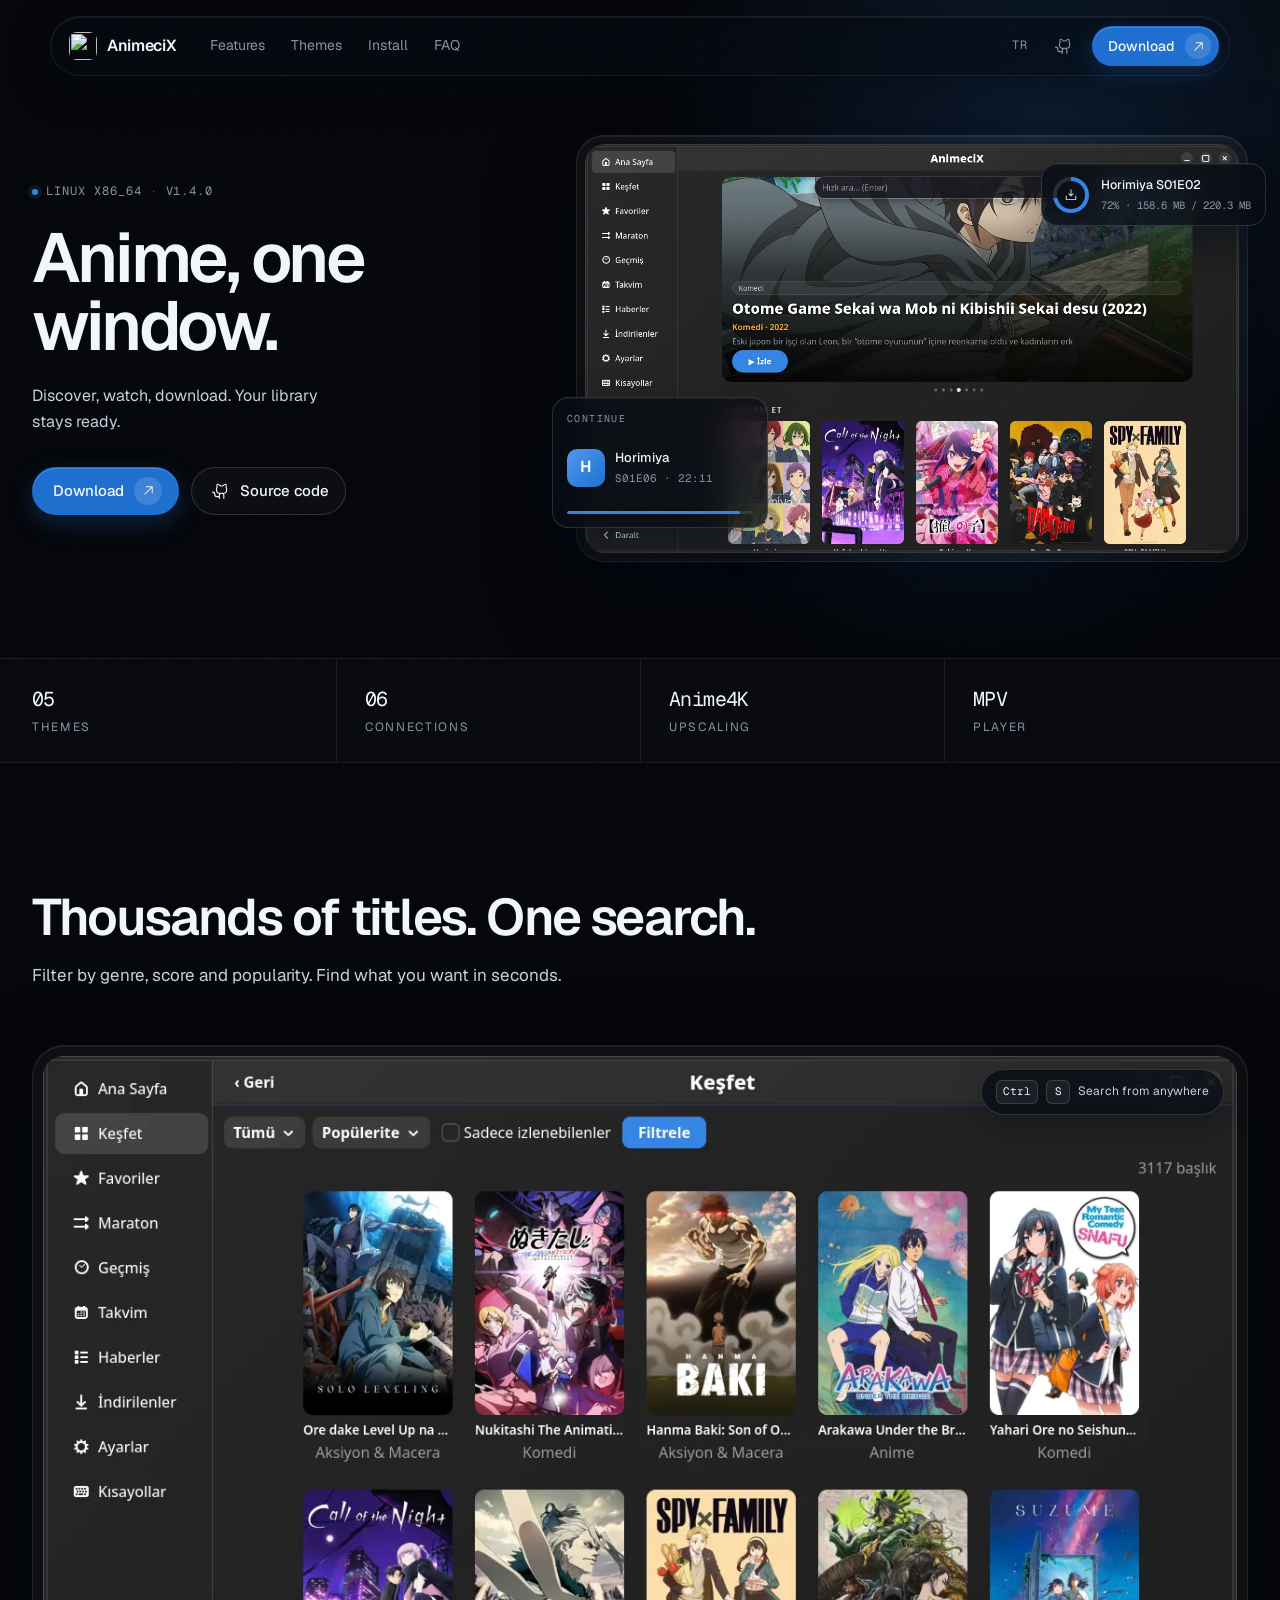
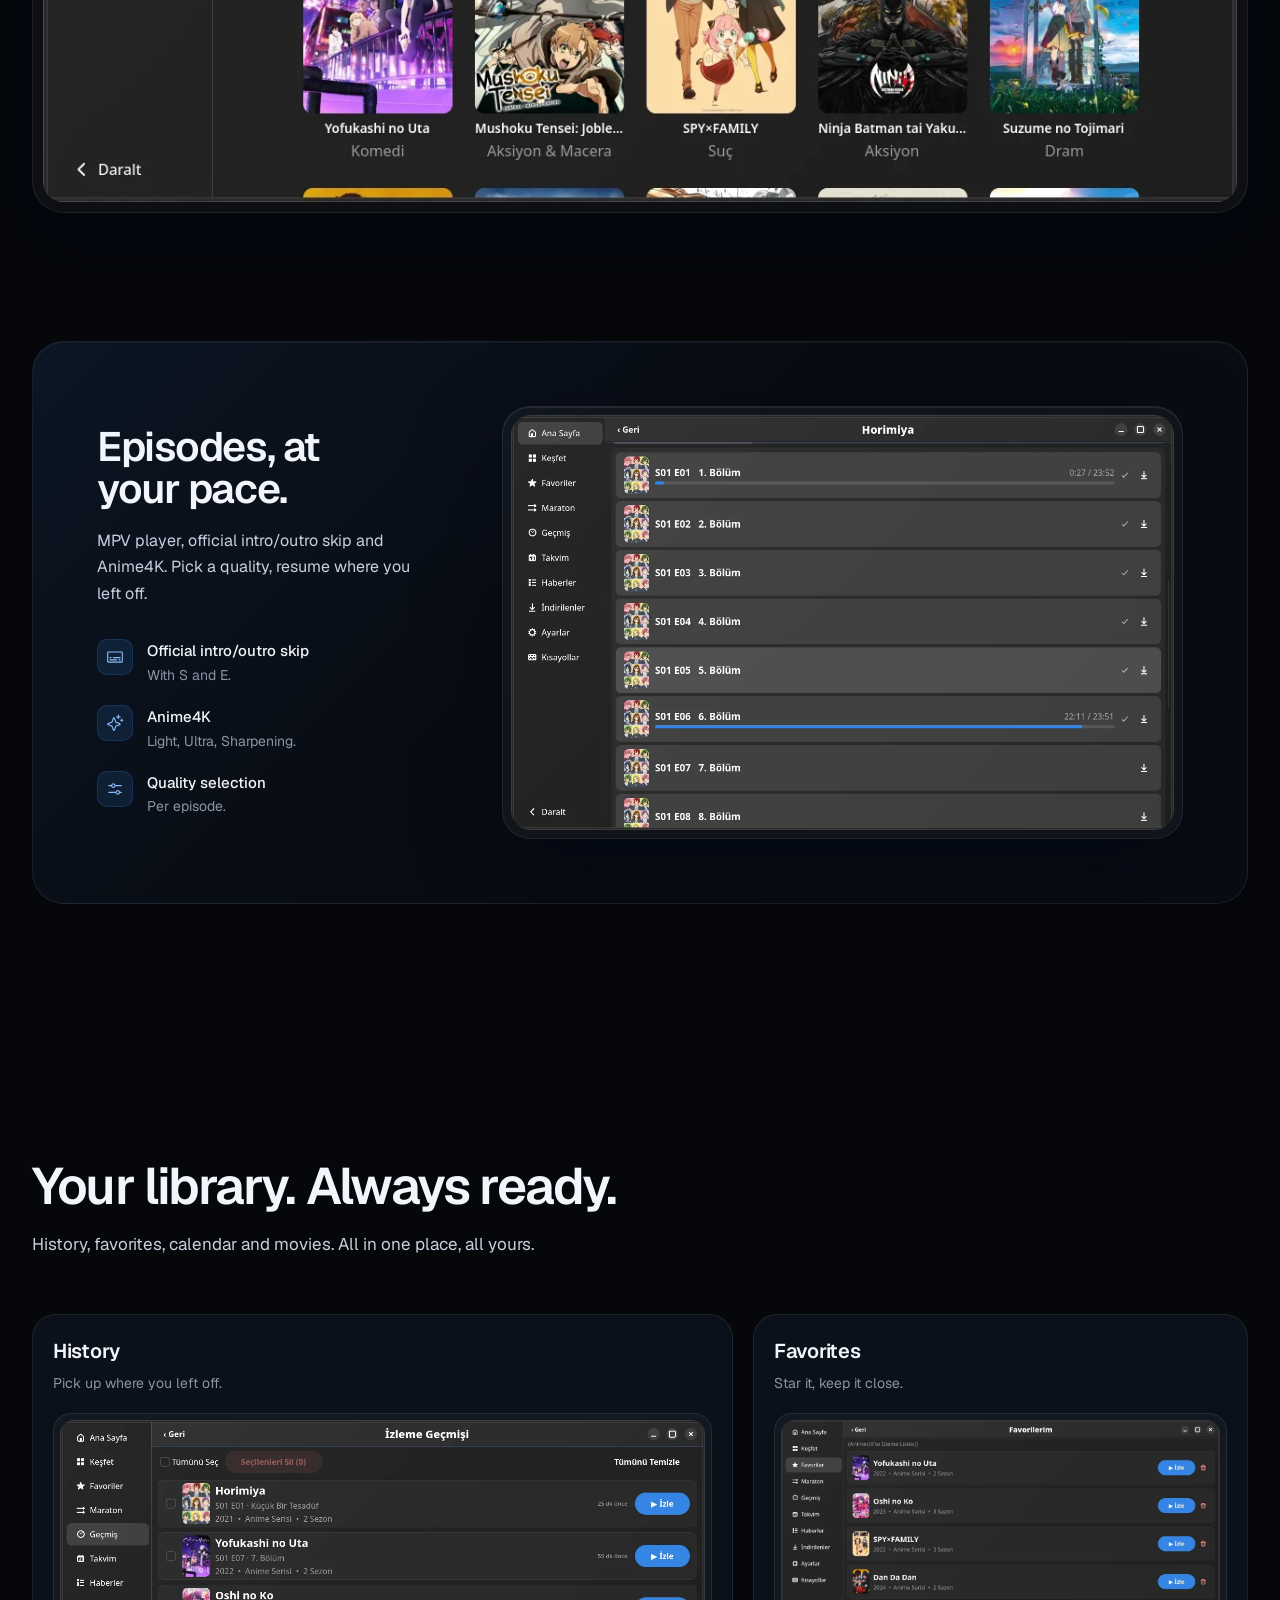
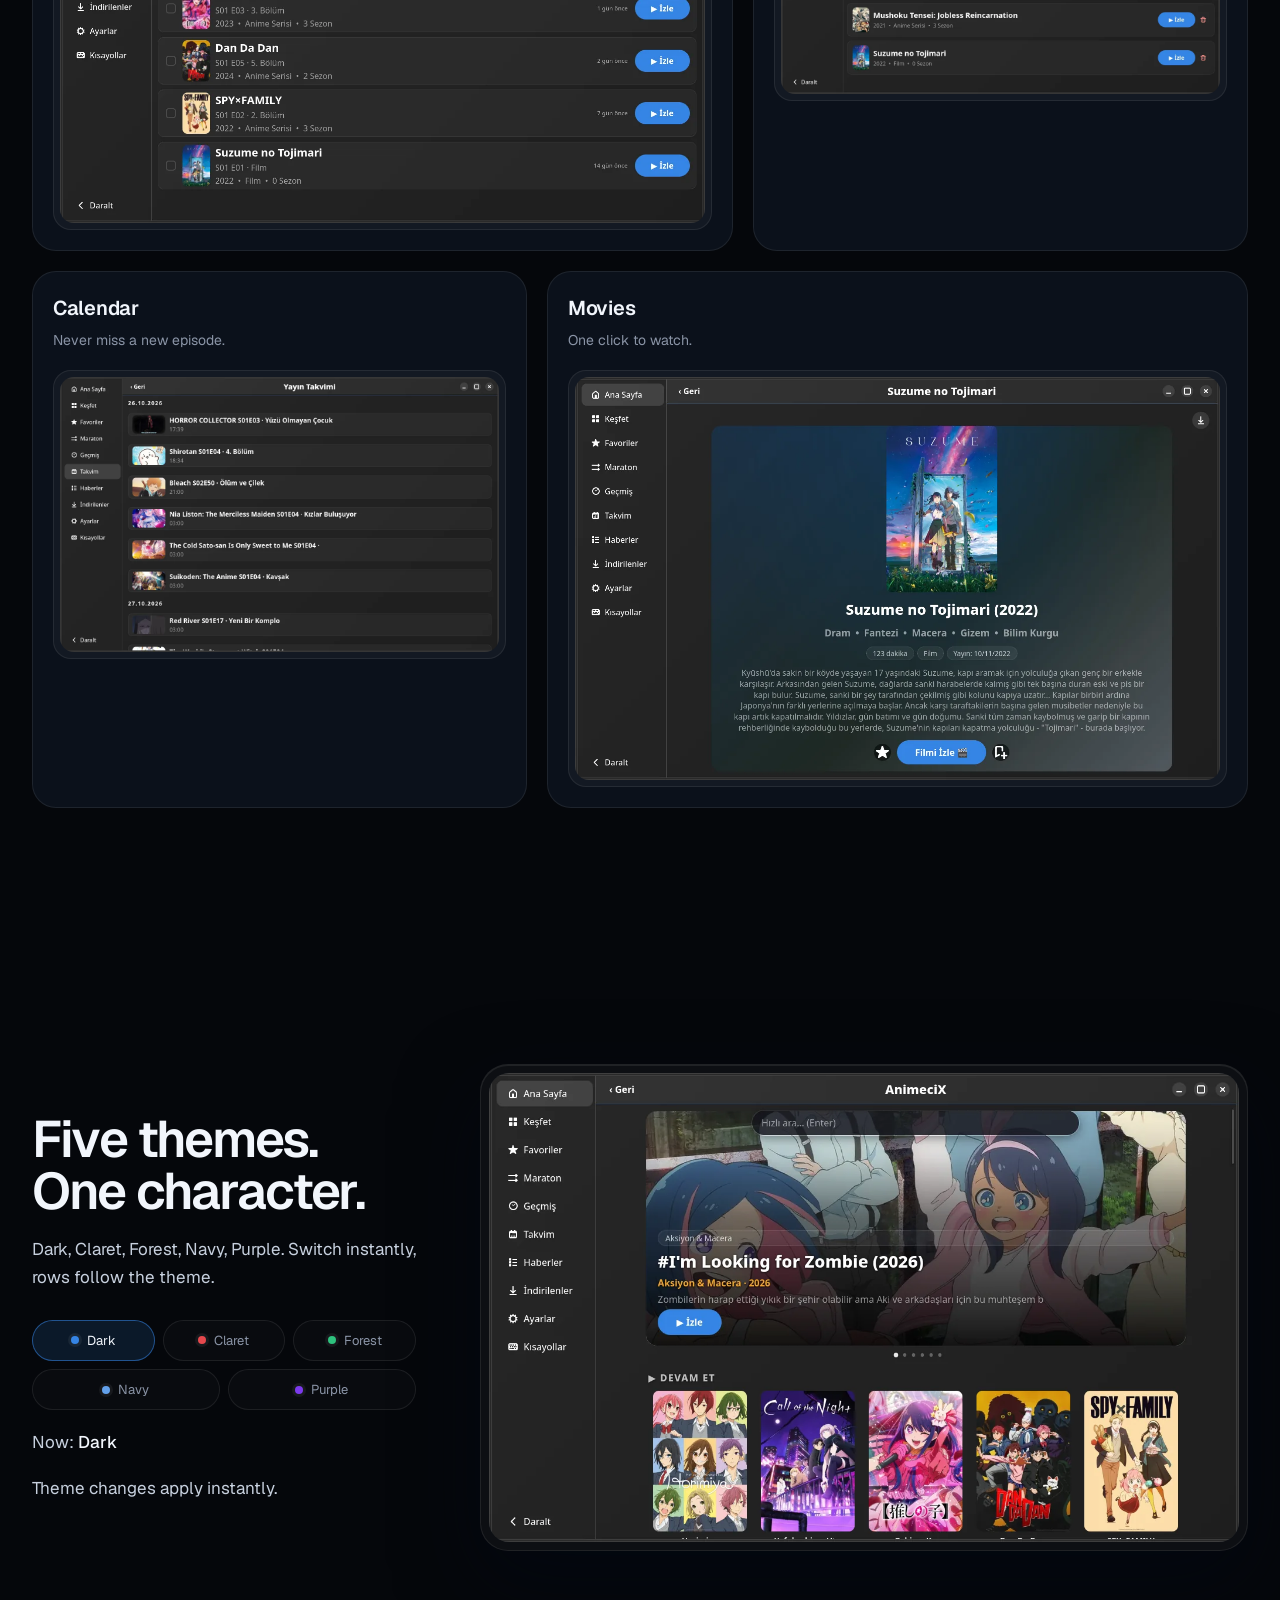
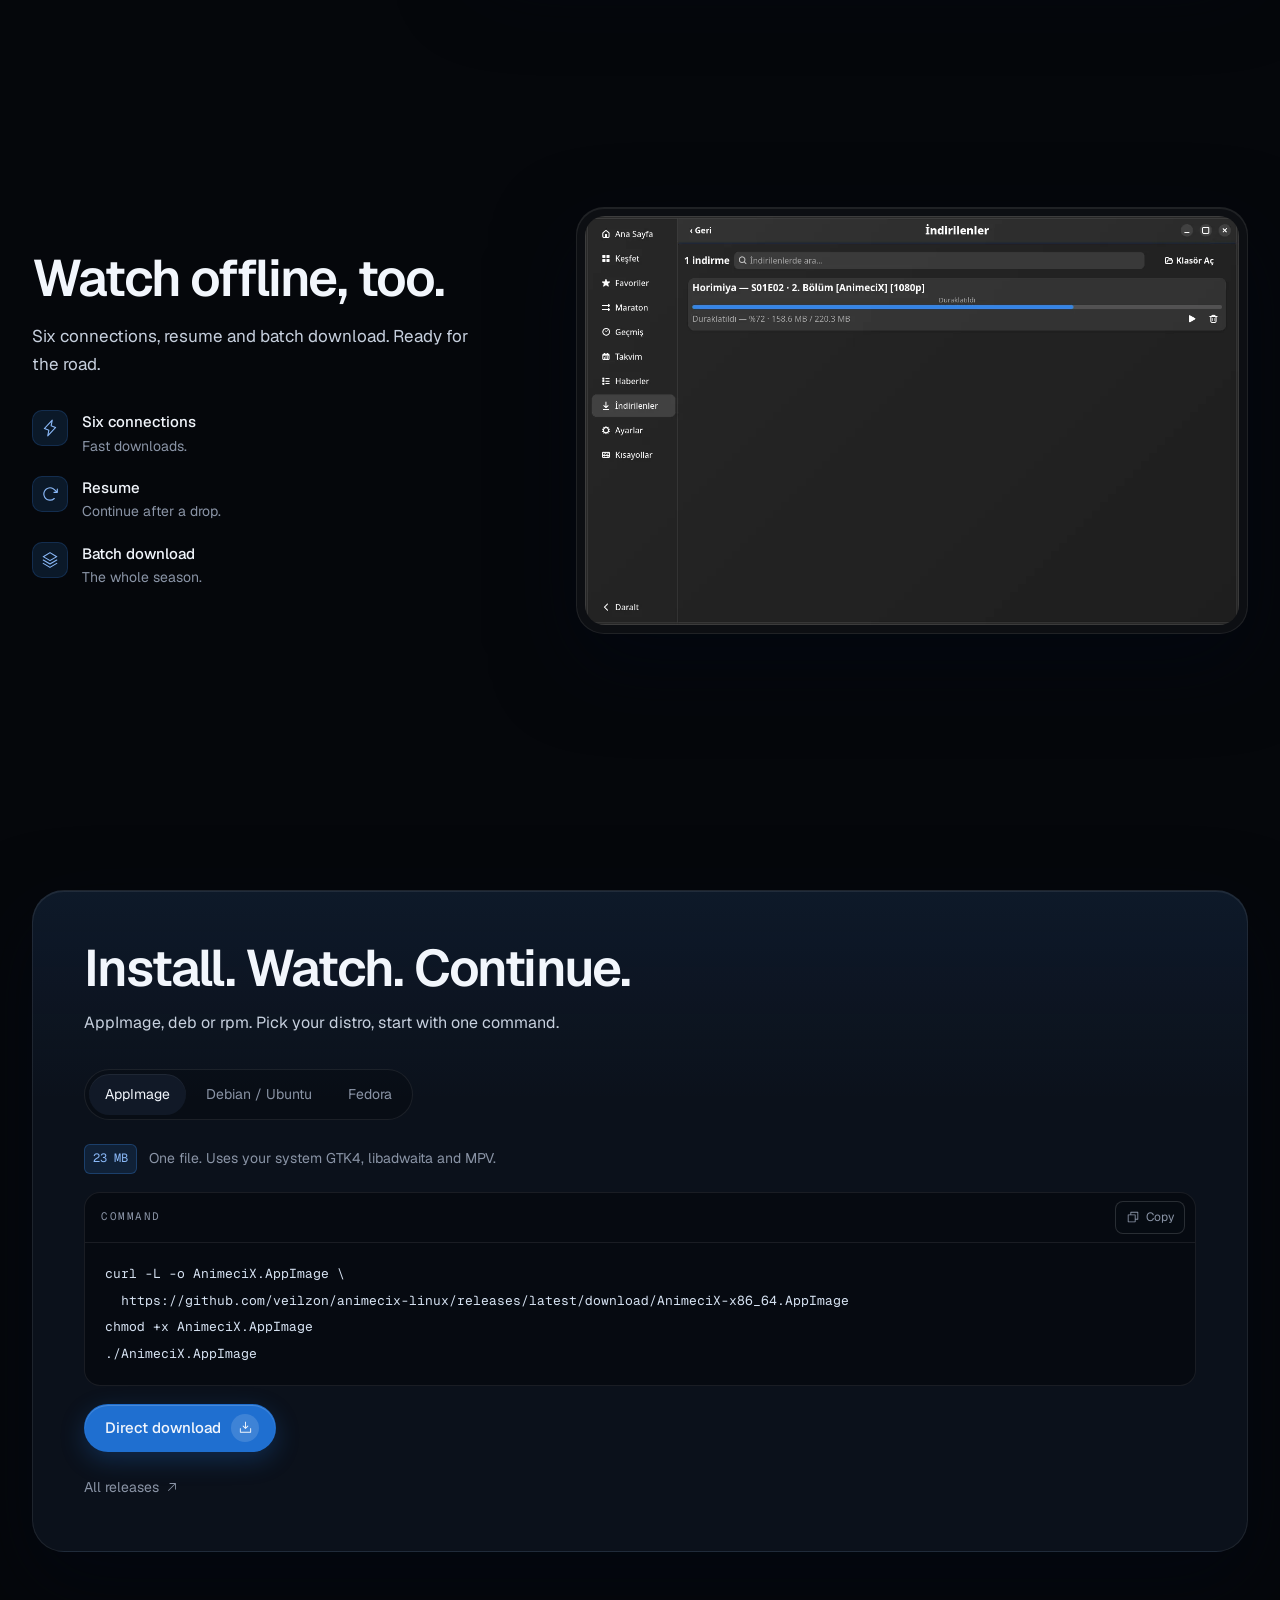
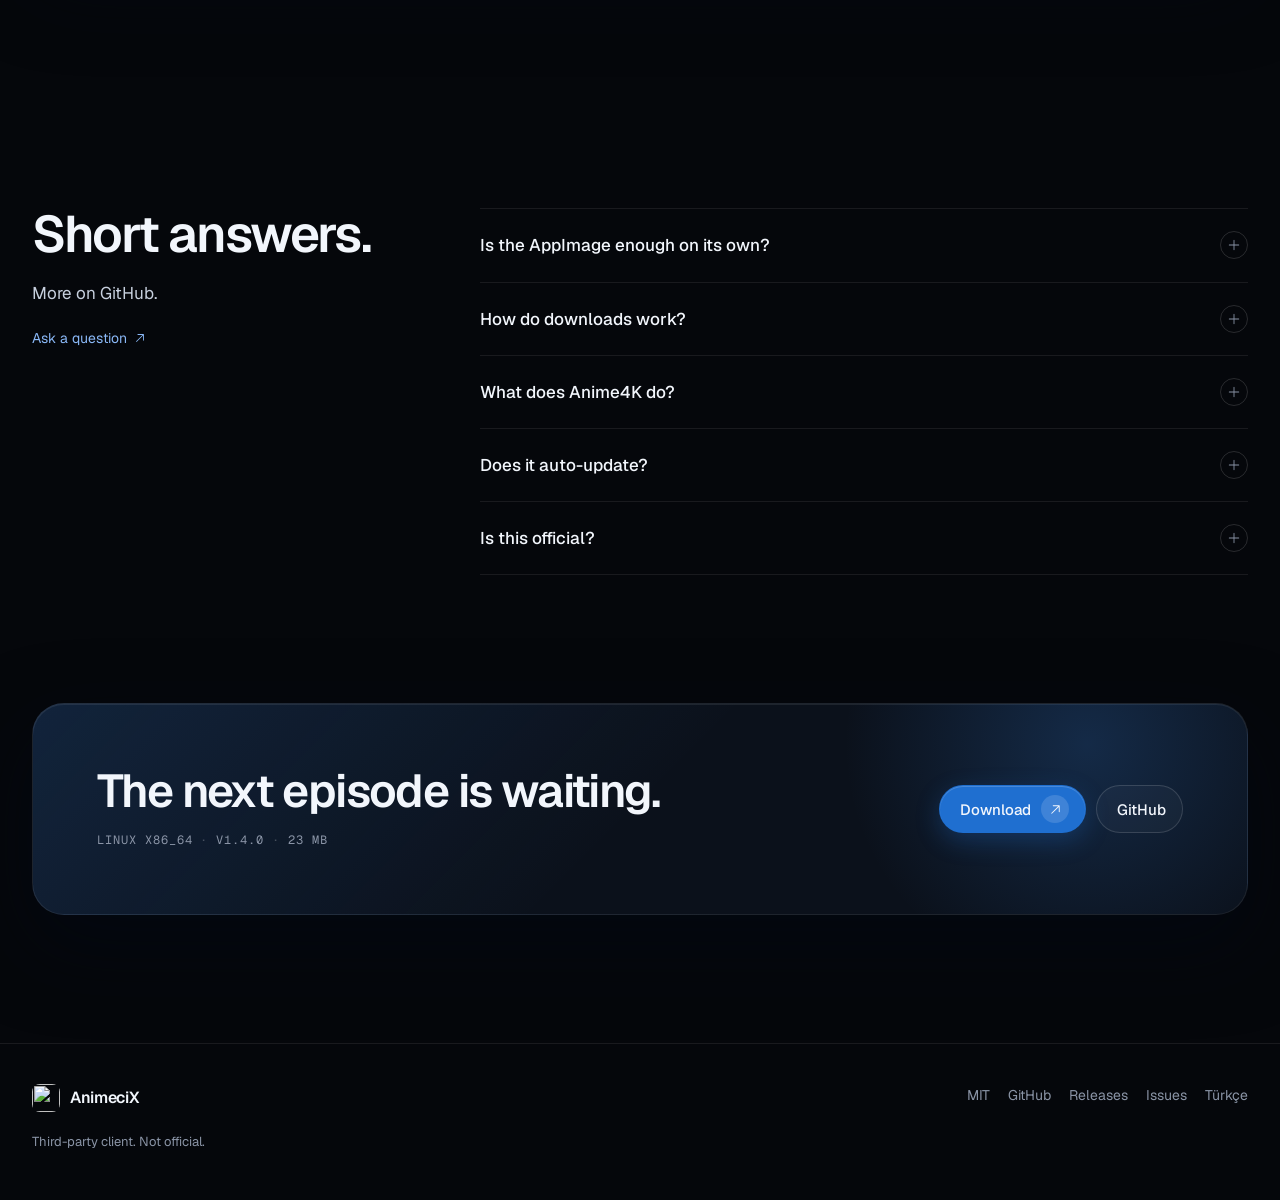
==== docs/en.html @ cfe54cd4 "release: v1.4.0" ====
<!DOCTYPE html>
<html lang="en">
<head>
<meta charset="utf-8">
<meta name="viewport" content="width=device-width, initial-scale=1, viewport-fit=cover">
<meta name="color-scheme" content="dark">
<title>AnimeciX · Anime, series and movies for Linux</title>
<meta name="description" content="A desktop client for anime, series and movies on Linux. Discover, watch, download. MPV, intro/outro skip, Anime4K, five themes and offline downloads.">
<meta name="keywords" content="anime, linux, gtk4, libadwaita, appimage, mpv, anime4k, anime download">
<meta name="author" content="veilzon">
<meta name="theme-color" content="#05070B">
<link rel="icon" type="image/png" href="assets/icon.png">
<link rel="apple-touch-icon" href="assets/icon.png">
<link rel="canonical" href="https://veilzon.github.io/animecix-linux/en.html">
<link rel="alternate" hreflang="en" href="https://veilzon.github.io/animecix-linux/en.html">
<link rel="alternate" hreflang="tr" href="https://veilzon.github.io/animecix-linux/">
<link rel="alternate" hreflang="x-default" href="https://veilzon.github.io/animecix-linux/">

<meta property="og:type" content="website">
<meta property="og:site_name" content="AnimeciX">
<meta property="og:title" content="AnimeciX · Anime, one window.">
<meta property="og:description" content="A desktop client for anime, series and movies on Linux. Discover, watch, download. MPV, intro/outro skip, Anime4K, five themes and offline downloads.">
<meta property="og:url" content="https://veilzon.github.io/animecix-linux/en.html">
<meta property="og:image" content="https://veilzon.github.io/animecix-linux/assets/og.png">
<meta property="og:image:width" content="1200">
<meta property="og:image:height" content="630">
<meta property="og:image:alt" content="AnimeciX home screen and app icon">
<meta property="og:locale" content="en_US">
<meta property="og:locale:alternate" content="tr_TR">
<meta name="twitter:card" content="summary_large_image">
<meta name="twitter:title" content="AnimeciX · Anime, one window.">
<meta name="twitter:description" content="A desktop client for anime, series and movies on Linux. Discover, watch, download.">
<meta name="twitter:image" content="https://veilzon.github.io/animecix-linux/assets/og.png">
<meta name="twitter:image:alt" content="AnimeciX home screen and app icon">

<link rel="preload" href="assets/fonts/geist-latin-wght-normal.woff2" as="font" type="font/woff2" crossorigin>
<link rel="preload" href="assets/fonts/geist-latin-ext-wght-normal.woff2" as="font" type="font/woff2" crossorigin>
<link rel="preload" as="image" href="assets/screenshots/home.webp" type="image/webp" fetchpriority="high">
<script>document.documentElement.classList.add("js");</script>
<link rel="stylesheet" href="style.css">
<noscript><style>.tab-panel[hidden]{display:block}</style></noscript>
<script type="application/ld+json">
{
  "@context": "https://schema.org",
  "@type": "SoftwareApplication",
  "name": "AnimeciX",
  "applicationCategory": "MultimediaApplication",
  "operatingSystem": "Linux",
  "softwareVersion": "1.4.0",
  "dateModified": "2026-10-26",
  "inLanguage": "en",
  "description": "A desktop client for anime, series and movies on Linux. Discover, watch, download. MPV, intro/outro skip, Anime4K, five themes and offline downloads.",
  "url": "https://veilzon.github.io/animecix-linux/en.html",
  "downloadUrl": "https://github.com/veilzon/animecix-linux/releases/latest",
  "screenshot": "https://veilzon.github.io/animecix-linux/assets/screenshots/home.webp",
  "softwareRequirements": "Linux x86_64, GTK4, libadwaita, MPV",
  "sameAs": ["https://github.com/veilzon/animecix-linux"],
  "license": "https://github.com/veilzon/animecix-linux/blob/main/LICENSE",
  "offers": {
    "@type": "Offer",
    "price": "0",
    "priceCurrency": "USD"
  },
  "author": {
    "@type": "Person",
    "name": "veilzon"
  }
}
</script>
</head>
<body>
<a class="skip-link" href="#main">Skip to content</a>
<div class="page-grain" aria-hidden="true"></div>
<div id="nav-sentinel" aria-hidden="true"></div>

<header class="site-header">
  <nav class="nav" aria-label="Main menu">
    <a class="brand" href="en.html" aria-label="AnimeciX home">
      <img src="assets/icon.png" width="28" height="28" alt="">
      <span>AnimeciX</span>
    </a>
    <div class="nav-links">
      <a href="#features">Features</a>
      <a href="#themes">Themes</a>
      <a href="#install">Install</a>
      <a href="#faq">FAQ</a>
    </div>
    <div class="nav-actions">
      <a class="lang" href="index.html" hreflang="tr" lang="tr">TR</a>
      <a class="icon-link" href="https://github.com/veilzon/animecix-linux" target="_blank" rel="noopener" aria-label="GitHub repository">
        <svg class="icon" aria-hidden="true"><use href="assets/icons.svg#github-logo"></use></svg>
      </a>
      <a class="btn btn-primary btn-small" href="#install">
        <span>Download</span>
        <span class="btn-icon"><svg class="icon" aria-hidden="true"><use href="assets/icons.svg#arrow-up-right"></use></svg></span>
      </a>
      <button class="menu-button" type="button" aria-label="Open menu" aria-controls="mobile-menu" aria-expanded="false" data-menu-open>
        <svg class="icon" aria-hidden="true"><use href="assets/icons.svg#list"></use></svg>
      </button>
    </div>
  </nav>
</header>

<dialog id="mobile-menu" class="mobile-menu" aria-label="Mobile menu">
  <div class="mobile-menu-head">
    <a class="brand" href="en.html" aria-label="AnimeciX home">
      <img src="assets/icon.png" width="28" height="28" alt="">
      <span>AnimeciX</span>
    </a>
    <button class="icon-button" type="button" aria-label="Close menu" data-menu-close>
      <svg class="icon" aria-hidden="true"><use href="assets/icons.svg#x"></use></svg>
    </button>
  </div>
  <nav class="mobile-links" aria-label="Mobile menu links">
    <a href="#features">Features <svg class="icon" aria-hidden="true"><use href="assets/icons.svg#arrow-right"></use></svg></a>
    <a href="#themes">Themes <svg class="icon" aria-hidden="true"><use href="assets/icons.svg#arrow-right"></use></svg></a>
    <a href="#install">Install <svg class="icon" aria-hidden="true"><use href="assets/icons.svg#arrow-right"></use></svg></a>
    <a href="#faq">FAQ <svg class="icon" aria-hidden="true"><use href="assets/icons.svg#arrow-right"></use></svg></a>
    <a href="index.html" hreflang="tr" lang="tr">Türkçe <span class="lang">TR</span></a>
  </nav>
  <div class="mobile-menu-foot">
    <a class="btn btn-primary" href="#install">Download</a>
    <a class="btn btn-ghost" href="https://github.com/veilzon/animecix-linux" target="_blank" rel="noopener">GitHub</a>
  </div>
</dialog>

<main id="main">
  <section class="hero" aria-labelledby="hero-title">
    <div class="wrap hero-grid">
      <div class="hero-copy">
        <p class="version-line"><span class="status-dot" aria-hidden="true"></span> Linux x86_64 <span class="dot-sep" aria-hidden="true">·</span> v1.4.0</p>
        <h1 id="hero-title">Anime, one window.</h1>
        <p class="hero-lead">Discover, watch, download. Your library stays ready.</p>
        <div class="hero-actions">
          <a class="btn btn-primary" href="#install">
            <span>Download</span>
            <span class="btn-icon"><svg class="icon" aria-hidden="true"><use href="assets/icons.svg#arrow-up-right"></use></svg></span>
          </a>
          <a class="btn btn-ghost" href="https://github.com/veilzon/animecix-linux" target="_blank" rel="noopener">
            <svg class="icon" aria-hidden="true"><use href="assets/icons.svg#github-logo"></use></svg>
            <span>Source code</span>
          </a>
        </div>
      </div>
      <div class="hero-stage" data-spotlight>
        <div class="stage-shell">
          <div class="stage-core">
            <img src="assets/screenshots/home.webp" width="1280" height="800" alt="AnimeciX home screen: continue watching row and featured anime" fetchpriority="high" decoding="async">
          </div>
        </div>
        <div class="hero-callout hero-resume" aria-hidden="true">
          <span class="resume-label">Continue</span>
          <div class="resume-top">
            <span class="resume-mark">H</span>
            <span class="resume-meta">
              <strong>Horimiya</strong>
              <span>S01E06 · 22:11</span>
            </span>
          </div>
          <div class="progress"><span style="width:93%"></span></div>
        </div>
        <div class="hero-callout hero-download" aria-hidden="true">
          <span class="download-ring"><svg class="icon"><use href="assets/icons.svg#download-simple"></use></svg></span>
          <span class="download-text">
            <strong>Horimiya S01E02</strong>
            <span>72% · 158.6 MB / 220.3 MB</span>
          </span>
        </div>
      </div>
    </div>
  </section>

  <section class="stats" aria-label="Product details">
    <div class="wrap stats-grid">
      <div class="stat">
        <span class="stat-value">05</span>
        <span class="stat-label">themes</span>
      </div>
      <div class="stat">
        <span class="stat-value">06</span>
        <span class="stat-label">connections</span>
      </div>
      <div class="stat">
        <span class="stat-value">Anime4K</span>
        <span class="stat-label">upscaling</span>
      </div>
      <div class="stat">
        <span class="stat-value">MPV</span>
        <span class="stat-label">player</span>
      </div>
    </div>
  </section>

  <section class="section discover" id="features" aria-labelledby="discover-title">
    <div class="wrap">
      <div class="section-head">
        <h2 id="discover-title">Thousands of titles. One search.</h2>
        <p>Filter by genre, score and popularity. Find what you want in seconds.</p>
      </div>
      <div class="media-frame discover-frame" data-reveal>
        <div class="media-shell">
          <div class="media-core">
            <img src="assets/screenshots/discover.webp" width="1280" height="800" alt="AnimeciX Discover screen: anime list with genre and popularity filters" loading="lazy" decoding="async">
          </div>
        </div>
        <div class="shortcut-card" aria-hidden="true">
          <span class="key">Ctrl</span>
          <span class="key">S</span>
          <span>Search from anywhere</span>
        </div>
      </div>
    </div>
  </section>

  <section class="section watch-section" aria-labelledby="watch-title">
    <div class="wrap">
      <div class="watch-panel">
        <div class="watch-copy">
          <h2 id="watch-title">Episodes, at your pace.</h2>
          <p>MPV player, official intro/outro skip and Anime4K. Pick a quality, resume where you left off.</p>
          <ul class="feature-list">
            <li>
              <span class="feature-icon"><svg class="icon" aria-hidden="true"><use href="assets/icons.svg#subtitles"></use></svg></span>
              <div>
                <strong>Official intro/outro skip</strong>
                <span>With S and E.</span>
              </div>
            </li>
            <li>
              <span class="feature-icon"><svg class="icon" aria-hidden="true"><use href="assets/icons.svg#sparkle"></use></svg></span>
              <div>
                <strong>Anime4K</strong>
                <span>Light, Ultra, Sharpening.</span>
              </div>
            </li>
            <li>
              <span class="feature-icon"><svg class="icon" aria-hidden="true"><use href="assets/icons.svg#sliders-horizontal"></use></svg></span>
              <div>
                <strong>Quality selection</strong>
                <span>Per episode.</span>
              </div>
            </li>
          </ul>
        </div>
        <div class="watch-media" data-reveal>
          <div class="media-shell">
            <div class="media-core">
              <img src="assets/screenshots/episodes.webp" width="1280" height="800" alt="Horimiya episode list: watched episodes and progress" loading="lazy" decoding="async">
            </div>
          </div>
        </div>
      </div>
    </div>
  </section>

  <section class="section collection" aria-labelledby="collection-title">
    <div class="wrap">
      <div class="section-head">
        <h2 id="collection-title">Your library. Always ready.</h2>
        <p>History, favorites, calendar and movies. All in one place, all yours.</p>
      </div>
      <div class="bento">
        <article class="bento-card bento-wide" data-reveal>
          <div class="bento-copy">
            <h3>History</h3>
            <p>Pick up where you left off.</p>
          </div>
          <div class="media-shell">
            <div class="media-core">
              <img src="assets/screenshots/history.webp" width="1280" height="800" alt="Watch history: recently watched anime and the last episode" loading="lazy" decoding="async">
            </div>
          </div>
        </article>
        <article class="bento-card bento-narrow" data-reveal>
          <div class="bento-copy">
            <h3>Favorites</h3>
            <p>Star it, keep it close.</p>
          </div>
          <div class="media-shell">
            <div class="media-core">
              <img src="assets/screenshots/favorites.webp" width="1280" height="800" alt="Favorites: a list of six anime" loading="lazy" decoding="async">
            </div>
          </div>
        </article>
        <article class="bento-card bento-narrow" data-reveal>
          <div class="bento-copy">
            <h3>Calendar</h3>
            <p>Never miss a new episode.</p>
          </div>
          <div class="media-shell">
            <div class="media-core">
              <img src="assets/screenshots/calendar.webp" width="1280" height="800" alt="Release calendar: daily new episode times" loading="lazy" decoding="async">
            </div>
          </div>
        </article>
        <article class="bento-card bento-wide" data-reveal>
          <div class="bento-copy">
            <h3>Movies</h3>
            <p>One click to watch.</p>
          </div>
          <div class="media-shell">
            <div class="media-core">
              <img src="assets/screenshots/film.webp" width="1280" height="800" alt="Suzume no Tojimari movie page" loading="lazy" decoding="async">
            </div>
          </div>
        </article>
      </div>
    </div>
  </section>

  <section class="section themes" id="themes" aria-labelledby="themes-title">
    <div class="wrap themes-grid">
      <div class="themes-copy">
        <h2 id="themes-title">Five themes. One character.</h2>
        <p>Dark, Claret, Forest, Navy, Purple. Switch instantly, rows follow the theme.</p>
        <div class="theme-controls" role="group" aria-label="Theme selection">
          <button class="theme-button" type="button" data-theme="koyu" data-theme-label="Dark" aria-pressed="true"><span class="theme-dot" style="--dot:#3584E4" aria-hidden="true"></span>Dark</button>
          <button class="theme-button" type="button" data-theme="bordo" data-theme-label="Claret" aria-pressed="false"><span class="theme-dot" style="--dot:#E5484D" aria-hidden="true"></span>Claret</button>
          <button class="theme-button" type="button" data-theme="orman" data-theme-label="Forest" aria-pressed="false"><span class="theme-dot" style="--dot:#2EC27E" aria-hidden="true"></span>Forest</button>
          <button class="theme-button" type="button" data-theme="lacivert" data-theme-label="Navy" aria-pressed="false"><span class="theme-dot" style="--dot:#62A0EA" aria-hidden="true"></span>Navy</button>
          <button class="theme-button" type="button" data-theme="mor" data-theme-label="Purple" aria-pressed="false"><span class="theme-dot" style="--dot:#7C3AED" aria-hidden="true"></span>Purple</button>
        </div>
        <p class="theme-status" aria-live="polite">Now: <strong data-theme-name>Dark</strong></p>
        <p class="theme-note">Theme changes apply instantly.</p>
      </div>
      <div class="theme-stage" data-reveal>
        <div class="media-shell">
          <div class="media-core theme-previews">
            <img class="theme-preview is-active" data-theme-preview="koyu" src="assets/screenshots/theme-koyu.webp" width="1280" height="800" alt="AnimeciX home screen, Dark theme" loading="lazy" decoding="async">
            <img class="theme-preview" data-theme-preview="bordo" src="assets/screenshots/theme-bordo.webp" width="1280" height="800" alt="AnimeciX home screen, Claret theme" loading="lazy" decoding="async" aria-hidden="true">
            <img class="theme-preview" data-theme-preview="orman" src="assets/screenshots/theme-orman.webp" width="1280" height="800" alt="AnimeciX home screen, Forest theme" loading="lazy" decoding="async" aria-hidden="true">
            <img class="theme-preview" data-theme-preview="lacivert" src="assets/screenshots/theme-lacivert.webp" width="1280" height="800" alt="AnimeciX home screen, Navy theme" loading="lazy" decoding="async" aria-hidden="true">
            <img class="theme-preview" data-theme-preview="mor" src="assets/screenshots/theme-mor.webp" width="1280" height="800" alt="AnimeciX home screen, Purple theme" loading="lazy" decoding="async" aria-hidden="true">
          </div>
        </div>
      </div>
    </div>
  </section>

  <section class="section downloads" aria-labelledby="downloads-title">
    <div class="wrap downloads-grid">
      <div class="downloads-copy">
        <h2 id="downloads-title">Watch offline, too.</h2>
        <p>Six connections, resume and batch download. Ready for the road.</p>
        <ul class="feature-list">
          <li>
            <span class="feature-icon"><svg class="icon" aria-hidden="true"><use href="assets/icons.svg#lightning"></use></svg></span>
            <div>
              <strong>Six connections</strong>
              <span>Fast downloads.</span>
            </div>
          </li>
          <li>
            <span class="feature-icon"><svg class="icon" aria-hidden="true"><use href="assets/icons.svg#arrow-clockwise"></use></svg></span>
            <div>
              <strong>Resume</strong>
              <span>Continue after a drop.</span>
            </div>
          </li>
          <li>
            <span class="feature-icon"><svg class="icon" aria-hidden="true"><use href="assets/icons.svg#stack"></use></svg></span>
            <div>
              <strong>Batch download</strong>
              <span>The whole season.</span>
            </div>
          </li>
        </ul>
      </div>
      <div class="downloads-media" data-reveal>
        <div class="media-shell">
          <div class="media-core">
            <img src="assets/screenshots/downloads.webp" width="1280" height="800" alt="Downloads: Horimiya episode at 72 percent" loading="lazy" decoding="async">
          </div>
        </div>
      </div>
    </div>
  </section>

  <section class="section install" id="install" aria-labelledby="install-title">
    <div class="wrap">
      <div class="install-panel">
        <div class="install-head">
          <h2 id="install-title">Install. Watch. Continue.</h2>
          <p>AppImage, deb or rpm. Pick your distro, start with one command.</p>
        </div>
        <div class="tabs" role="tablist" aria-label="Install packages">
          <button class="tab" type="button" role="tab" id="tab-appimage" aria-selected="true" aria-controls="panel-appimage" tabindex="0">AppImage</button>
          <button class="tab" type="button" role="tab" id="tab-debian" aria-selected="false" aria-controls="panel-debian" tabindex="-1">Debian / Ubuntu</button>
          <button class="tab" type="button" role="tab" id="tab-fedora" aria-selected="false" aria-controls="panel-fedora" tabindex="-1">Fedora</button>
        </div>
        <div class="tab-panel" role="tabpanel" id="panel-appimage" aria-labelledby="tab-appimage">
          <div class="install-meta">
            <span class="install-size">23 MB</span>
            <span class="install-note">One file. Uses your system GTK4, libadwaita and MPV.</span>
          </div>
          <div class="code-block">
            <div class="code-head">
              <span class="code-label">Command</span>
              <button class="copy-button" type="button" data-copy data-copied-label="Copied" data-failed-label="Copy failed">
                <svg class="icon" aria-hidden="true"><use href="assets/icons.svg#copy"></use></svg>
                <span>Copy</span>
              </button>
            </div>
            <pre><code>curl -L -o AnimeciX.AppImage \
  https://github.com/veilzon/animecix-linux/releases/latest/download/AnimeciX-x86_64.AppImage
chmod +x AnimeciX.AppImage
./AnimeciX.AppImage</code></pre>
          </div>
          <div class="install-actions">
            <a class="btn btn-primary" href="https://github.com/veilzon/animecix-linux/releases/latest/download/AnimeciX-x86_64.AppImage">
              <span>Direct download</span>
              <span class="btn-icon"><svg class="icon" aria-hidden="true"><use href="assets/icons.svg#download-simple"></use></svg></span>
            </a>
          </div>
        </div>
        <div class="tab-panel" role="tabpanel" id="panel-debian" aria-labelledby="tab-debian" hidden>
          <div class="install-meta">
            <span class="install-size">3.5 MB</span>
            <span class="install-note">Ships with its dependencies.</span>
          </div>
          <div class="code-block">
            <div class="code-head">
              <span class="code-label">Command</span>
              <button class="copy-button" type="button" data-copy data-copied-label="Copied" data-failed-label="Copy failed">
                <svg class="icon" aria-hidden="true"><use href="assets/icons.svg#copy"></use></svg>
                <span>Copy</span>
              </button>
            </div>
            <pre><code>curl -L -O \
  https://github.com/veilzon/animecix-linux/releases/download/v1.4.0/animecix_1.4.0_amd64.deb
sudo apt install ./animecix_1.4.0_amd64.deb</code></pre>
          </div>
          <div class="install-actions">
            <a class="btn btn-primary" href="https://github.com/veilzon/animecix-linux/releases/download/v1.4.0/animecix_1.4.0_amd64.deb">
              <span>Direct download</span>
              <span class="btn-icon"><svg class="icon" aria-hidden="true"><use href="assets/icons.svg#download-simple"></use></svg></span>
            </a>
          </div>
        </div>
        <div class="tab-panel" role="tabpanel" id="panel-fedora" aria-labelledby="tab-fedora" hidden>
          <div class="install-meta">
            <span class="install-size">3.8 MB</span>
            <span class="install-note">Ships with its dependencies.</span>
          </div>
          <div class="code-block">
            <div class="code-head">
              <span class="code-label">Command</span>
              <button class="copy-button" type="button" data-copy data-copied-label="Copied" data-failed-label="Copy failed">
                <svg class="icon" aria-hidden="true"><use href="assets/icons.svg#copy"></use></svg>
                <span>Copy</span>
              </button>
            </div>
            <pre><code>curl -L -O \
  https://github.com/veilzon/animecix-linux/releases/download/v1.4.0/animecix-1.4.0-1.fc40.x86_64.rpm
sudo dnf install ./animecix-1.4.0-1.fc40.x86_64.rpm</code></pre>
          </div>
          <div class="install-actions">
            <a class="btn btn-primary" href="https://github.com/veilzon/animecix-linux/releases/download/v1.4.0/animecix-1.4.0-1.fc40.x86_64.rpm">
              <span>Direct download</span>
              <span class="btn-icon"><svg class="icon" aria-hidden="true"><use href="assets/icons.svg#download-simple"></use></svg></span>
            </a>
          </div>
        </div>
        <a class="install-all" href="https://github.com/veilzon/animecix-linux/releases" target="_blank" rel="noopener">
          All releases
          <svg class="icon" aria-hidden="true"><use href="assets/icons.svg#arrow-up-right"></use></svg>
        </a>
      </div>
    </div>
  </section>

  <section class="section faq" id="faq" aria-labelledby="faq-title">
    <div class="wrap faq-grid">
      <div class="faq-copy">
        <h2 id="faq-title">Short answers.</h2>
        <p>More on GitHub.</p>
        <a class="text-link" href="https://github.com/veilzon/animecix-linux/issues" target="_blank" rel="noopener">
          Ask a question
          <svg class="icon" aria-hidden="true"><use href="assets/icons.svg#arrow-up-right"></use></svg>
        </a>
      </div>
      <div class="faq-list">
        <details>
          <summary>
            <span>Is the AppImage enough on its own?</span>
            <span class="faq-plus"><svg class="icon" aria-hidden="true"><use href="assets/icons.svg#plus"></use></svg></span>
          </summary>
          <p>You need GTK4, libadwaita and MPV on your system. The deb and rpm packages install those dependencies for you.</p>
        </details>
        <details>
          <summary>
            <span>How do downloads work?</span>
            <span class="faq-plus"><svg class="icon" aria-hidden="true"><use href="assets/icons.svg#plus"></use></svg></span>
          </summary>
          <p>Six connections, resume and batch download. Choose the folder in Settings.</p>
        </details>
        <details>
          <summary>
            <span>What does Anime4K do?</span>
            <span class="faq-plus"><svg class="icon" aria-hidden="true"><use href="assets/icons.svg#plus"></use></svg></span>
          </summary>
          <p>Real-time upscaling in MPV. Light, Ultra and Sharpening modes.</p>
        </details>
        <details>
          <summary>
            <span>Does it auto-update?</span>
            <span class="faq-plus"><svg class="icon" aria-hidden="true"><use href="assets/icons.svg#plus"></use></svg></span>
          </summary>
          <p>The AppImage checks on every launch. You can turn it off in Settings.</p>
        </details>
        <details>
          <summary>
            <span>Is this official?</span>
            <span class="faq-plus"><svg class="icon" aria-hidden="true"><use href="assets/icons.svg#plus"></use></svg></span>
          </summary>
          <p>No. It is a third-party client. It uses a public API. Use it at your own responsibility.</p>
        </details>
      </div>
    </div>
  </section>

  <section class="section final-cta" aria-labelledby="cta-title">
    <div class="wrap">
      <div class="cta-panel">
        <div class="cta-copy">
          <h2 id="cta-title">The next episode is waiting.</h2>
          <p class="cta-meta">Linux x86_64 <span class="dot-sep" aria-hidden="true">·</span> v1.4.0 <span class="dot-sep" aria-hidden="true">·</span> 23 MB</p>
        </div>
        <div class="cta-actions">
          <a class="btn btn-primary" href="#install">
            <span>Download</span>
            <span class="btn-icon"><svg class="icon" aria-hidden="true"><use href="assets/icons.svg#arrow-up-right"></use></svg></span>
          </a>
          <a class="btn btn-ghost" href="https://github.com/veilzon/animecix-linux" target="_blank" rel="noopener">GitHub</a>
        </div>
      </div>
    </div>
  </section>
</main>

<footer class="site-footer">
  <div class="wrap footer-grid">
    <div class="footer-brand">
      <a class="brand" href="en.html" aria-label="AnimeciX home">
        <img src="assets/icon.png" width="28" height="28" alt="">
        <span>AnimeciX</span>
      </a>
      <p>Third-party client. Not official.</p>
    </div>
    <nav class="footer-links" aria-label="Footer menu">
      <a href="https://github.com/veilzon/animecix-linux/blob/main/LICENSE" target="_blank" rel="noopener">MIT</a>
      <a href="https://github.com/veilzon/animecix-linux" target="_blank" rel="noopener">GitHub</a>
      <a href="https://github.com/veilzon/animecix-linux/releases" target="_blank" rel="noopener">Releases</a>
      <a href="https://github.com/veilzon/animecix-linux/issues" target="_blank" rel="noopener">Issues</a>
      <a href="index.html" hreflang="tr" lang="tr">Türkçe</a>
    </nav>
  </div>
</footer>

<script src="script.js" defer></script>
</body>
</html>
---- docs/style.css ----
/* AnimeciX landing page. Dark cinematic product surface, native CSS, no framework. */

@font-face {
  font-family: "Geist";
  font-style: normal;
  font-weight: 100 900;
  font-display: swap;
  src: url("assets/fonts/geist-latin-ext-wght-normal.woff2") format("woff2-variations");
  unicode-range: U+0100-02BA, U+02BD-02C5, U+02C7-02CC, U+02CE-02D7, U+02DD-02FF, U+0304, U+0308, U+0329, U+1D00-1DBF, U+1E00-1E9F, U+1EF2-1EFF, U+2020, U+20A0-20AB, U+20AD-20C0, U+2113, U+2C60-2C7F, U+A720-A7FF;
}

@font-face {
  font-family: "Geist";
  font-style: normal;
  font-weight: 100 900;
  font-display: swap;
  src: url("assets/fonts/geist-latin-wght-normal.woff2") format("woff2-variations");
  unicode-range: U+0000-00FF, U+0131, U+0152-0153, U+02BB-02BC, U+02C6, U+02DA, U+02DC, U+0304, U+0308, U+0329, U+2000-206F, U+20AC, U+2122, U+2191, U+2193, U+2212, U+2215, U+FEFF, U+FFFD;
}

@font-face {
  font-family: "Geist Mono";
  font-style: normal;
  font-weight: 100 900;
  font-display: swap;
  src: url("assets/fonts/geist-mono-latin-ext-wght-normal.woff2") format("woff2-variations");
  unicode-range: U+0100-02BA, U+02BD-02C5, U+02C7-02CC, U+02CE-02D7, U+02DD-02FF, U+0304, U+0308, U+0329, U+1D00-1DBF, U+1E00-1E9F, U+1EF2-1EFF, U+2020, U+20A0-20AB, U+20AD-20C0, U+2113, U+2C60-2C7F, U+A720-A7FF;
}

@font-face {
  font-family: "Geist Mono";
  font-style: normal;
  font-weight: 100 900;
  font-display: swap;
  src: url("assets/fonts/geist-mono-latin-wght-normal.woff2") format("woff2-variations");
  unicode-range: U+0000-00FF, U+0131, U+0152-0153, U+02BB-02BC, U+02C6, U+02DA, U+02DC, U+0304, U+0308, U+0329, U+2000-206F, U+20AC, U+2122, U+2191, U+2193, U+2212, U+2215, U+FEFF, U+FFFD;
}

:root {
  color-scheme: dark;
  --bg: #05070b;
  --bg-elev: #080c13;
  --surface: #0b111b;
  --surface-2: #111927;
  --line: rgba(255, 255, 255, 0.08);
  --line-strong: rgba(255, 255, 255, 0.14);
  --text: #f2f6fc;
  --body: #c7d0de;
  --muted: #8a94a6;
  --accent: #3584e4;
  --accent-strong: #1f6fd0;
  --accent-text: #8ab8f7;
  --accent-soft: rgba(53, 132, 228, 0.14);
  --focus: #7db4f5;
  --radius-panel: 28px;
  --radius-card: 20px;
  --radius-code: 16px;
  --ease: cubic-bezier(0.16, 1, 0.3, 1);
  --shadow: 0 30px 80px rgba(2, 8, 20, 0.55), inset 0 1px 0 rgba(255, 255, 255, 0.08);
  --font-sans: "Geist", system-ui, -apple-system, "Segoe UI", sans-serif;
  --font-mono: "Geist Mono", "SFMono-Regular", Consolas, monospace;
}

*,
*::before,
*::after {
  box-sizing: border-box;
}

html {
  background: var(--bg);
  scroll-behavior: smooth;
  scroll-padding-top: 100px;
  scrollbar-color: #26324a var(--bg);
  scrollbar-width: thin;
}

::-webkit-scrollbar {
  width: 10px;
}

::-webkit-scrollbar-track {
  background: var(--bg);
}

::-webkit-scrollbar-thumb {
  border: 2px solid var(--bg);
  border-radius: 999px;
  background: #26324a;
}

body {
  min-height: 100dvh;
  margin: 0;
  overflow-x: hidden;
  background: var(--bg);
  color: var(--body);
  font-family: var(--font-sans);
  font-size: 16px;
  line-height: 1.65;
  -webkit-font-smoothing: antialiased;
  text-rendering: optimizeLegibility;
}

::selection {
  background: rgba(53, 132, 228, 0.36);
  color: #fff;
}

img,
svg {
  display: block;
}

img {
  max-width: 100%;
}

a {
  color: inherit;
}

button,
input,
summary {
  font: inherit;
}

:focus-visible {
  outline: 2px solid var(--focus);
  outline-offset: 3px;
  border-radius: 6px;
}

.skip-link {
  position: fixed;
  top: 12px;
  left: 12px;
  z-index: 300;
  padding: 10px 16px;
  border-radius: 8px;
  background: var(--text);
  color: var(--bg);
  font-size: 0.875rem;
  font-weight: 500;
  text-decoration: none;
  transform: translateY(-160%);
  transition: transform 0.25s var(--ease);
}

.skip-link:focus {
  transform: translateY(0);
}

.page-grain {
  position: fixed;
  inset: 0;
  z-index: 200;
  pointer-events: none;
  opacity: 0.025;
  background-image: url("data:image/svg+xml,%3Csvg xmlns='http://www.w3.org/2000/svg' width='180' height='180'%3E%3Cfilter id='n'%3E%3CfeTurbulence type='fractalNoise' baseFrequency='.82' numOctaves='3' stitchTiles='stitch'/%3E%3C/filter%3E%3Crect width='100%25' height='100%25' filter='url(%23n)' opacity='.55'/%3E%3C/svg%3E");
}

.wrap {
  width: min(1280px, calc(100% - 64px));
  margin-inline: auto;
}

.icon {
  width: 18px;
  height: 18px;
  flex: none;
  fill: currentColor;
}

#nav-sentinel {
  position: absolute;
  top: 0;
  left: 0;
  width: 1px;
  height: 24px;
  pointer-events: none;
}

/* Navigation */

.site-header {
  position: fixed;
  top: 16px;
  right: 0;
  left: 0;
  z-index: 100;
  pointer-events: none;
}

.nav {
  display: flex;
  align-items: center;
  gap: 28px;
  width: min(1180px, calc(100% - 32px));
  height: 60px;
  margin-inline: auto;
  padding: 0 10px 0 18px;
  border: 1px solid var(--line);
  border-radius: 999px;
  background: rgba(8, 12, 19, 0.62);
  box-shadow: 0 10px 40px rgba(2, 8, 20, 0.35), inset 0 1px 0 rgba(255, 255, 255, 0.06);
  backdrop-filter: blur(18px) saturate(140%);
  pointer-events: auto;
  transition: background-color 0.4s var(--ease), border-color 0.4s var(--ease), box-shadow 0.4s var(--ease);
}

.nav.is-scrolled {
  border-color: var(--line-strong);
  background: rgba(5, 7, 11, 0.86);
  box-shadow: 0 18px 50px rgba(2, 8, 20, 0.5), inset 0 1px 0 rgba(255, 255, 255, 0.08);
}

.brand {
  display: inline-flex;
  align-items: center;
  gap: 10px;
  color: var(--text);
  font-weight: 600;
  letter-spacing: -0.02em;
  text-decoration: none;
  white-space: nowrap;
}

.brand img {
  width: 28px;
  height: 28px;
  border-radius: 8px;
}

.brand span {
  font-size: 1rem;
}

.nav-links {
  display: flex;
  align-items: center;
  gap: 26px;
  margin-left: 6px;
}

.nav-links a,
.lang,
.footer-links a,
.install-all,
.text-link {
  color: var(--muted);
  font-size: 0.875rem;
  text-decoration: none;
  transition: color 0.25s var(--ease);
}

.nav-links a:hover,
.lang:hover,
.footer-links a:hover,
.install-all:hover,
.text-link:hover {
  color: var(--text);
}

.nav-actions {
  display: flex;
  align-items: center;
  gap: 10px;
  margin-left: auto;
}

.lang {
  padding: 6px 8px;
  font-family: var(--font-mono);
  font-size: 0.75rem;
  letter-spacing: 0.08em;
}

.icon-link,
.menu-button,
.icon-button {
  display: grid;
  place-items: center;
  width: 36px;
  height: 36px;
  padding: 0;
  border: 1px solid transparent;
  border-radius: 50%;
  background: transparent;
  color: var(--muted);
  cursor: pointer;
  text-decoration: none;
  transition: color 0.25s var(--ease), background-color 0.25s var(--ease), border-color 0.25s var(--ease);
}

.icon-link:hover,
.menu-button:hover,
.icon-button:hover {
  border-color: var(--line);
  background: rgba(255, 255, 255, 0.05);
  color: var(--text);
}

.menu-button {
  display: none;
}

/* Buttons */

.btn {
  display: inline-flex;
  align-items: center;
  justify-content: center;
  gap: 10px;
  min-height: 48px;
  padding: 0 16px 0 20px;
  border: 1px solid transparent;
  border-radius: 999px;
  color: var(--text);
  font-size: 0.9375rem;
  font-weight: 500;
  line-height: 1;
  text-decoration: none;
  white-space: nowrap;
  transition: transform 0.3s var(--ease), background-color 0.3s var(--ease), border-color 0.3s var(--ease), box-shadow 0.3s var(--ease);
}

.btn:hover {
  transform: translateY(-1px);
}

.btn:active {
  transform: scale(0.98);
}

.btn-primary {
  background: var(--accent-strong);
  box-shadow: 0 8px 24px rgba(31, 111, 208, 0.28), inset 0 1px 0 rgba(255, 255, 255, 0.18);
}

.btn-primary:hover {
  background: #1b66c4;
  box-shadow: 0 12px 30px rgba(31, 111, 208, 0.36), inset 0 1px 0 rgba(255, 255, 255, 0.2);
}

.btn-ghost {
  border-color: var(--line-strong);
  background: rgba(255, 255, 255, 0.03);
}

.btn-ghost:hover {
  border-color: rgba(255, 255, 255, 0.24);
  background: rgba(255, 255, 255, 0.06);
}

.btn-icon {
  display: grid;
  place-items: center;
  width: 28px;
  height: 28px;
  border-radius: 50%;
  background: rgba(255, 255, 255, 0.14);
  transition: transform 0.3s var(--ease), background-color 0.3s var(--ease);
}

.btn-icon .icon {
  width: 15px;
  height: 15px;
}

.btn:hover .btn-icon {
  transform: translate(2px, -1px);
  background: rgba(255, 255, 255, 0.2);
}

.btn-small {
  min-height: 40px;
  padding: 0 7px 0 15px;
  font-size: 0.875rem;
}

.btn-small .btn-icon {
  width: 26px;
  height: 26px;
}

/* Hero */

.hero {
  position: relative;
  overflow: hidden;
  padding: clamp(128px, 15vh, 164px) 0 clamp(64px, 8vw, 96px);
}

.hero::before {
  position: absolute;
  top: -260px;
  right: -220px;
  width: 900px;
  height: 760px;
  background: radial-gradient(circle, rgba(53, 132, 228, 0.17), transparent 66%);
  content: "";
  pointer-events: none;
}

.hero-grid {
  position: relative;
  display: grid;
  grid-template-columns: minmax(0, 5fr) minmax(0, 7fr);
  gap: clamp(32px, 5vw, 72px);
  align-items: center;
}

.hero-copy {
  max-width: 560px;
}

.version-line {
  display: flex;
  align-items: center;
  gap: 8px;
  margin: 0 0 22px;
  color: var(--muted);
  font-family: var(--font-mono);
  font-size: 0.75rem;
  letter-spacing: 0.08em;
  text-transform: uppercase;
}

.status-dot {
  width: 6px;
  height: 6px;
  border-radius: 50%;
  background: var(--accent);
  box-shadow: 0 0 0 4px var(--accent-soft);
}

.dot-sep {
  color: rgba(255, 255, 255, 0.24);
}

h1 {
  margin: 0;
  color: var(--text);
  font-size: clamp(3.25rem, 5.4vw, 4.75rem);
  font-weight: 600;
  letter-spacing: -0.05em;
  line-height: 0.98;
  text-wrap: balance;
}

.hero-lead {
  max-width: 34ch;
  margin: 24px 0 0;
  color: var(--body);
  font-size: clamp(1rem, 1.2vw, 1.125rem);
  line-height: 1.6;
  text-wrap: pretty;
}

.hero-actions {
  display: flex;
  flex-wrap: wrap;
  gap: 12px;
  margin-top: 32px;
}

.hero-stage {
  position: relative;
  min-width: 0;
  isolation: isolate;
}

.hero-stage::before {
  position: absolute;
  inset: 12% -9% -12% 10%;
  z-index: -1;
  background: radial-gradient(circle, rgba(53, 132, 228, 0.22), transparent 66%);
  filter: blur(42px);
  content: "";
  pointer-events: none;
}

.hero-stage::after {
  position: absolute;
  inset: 0;
  z-index: 1;
  border-radius: var(--radius-panel);
  background: radial-gradient(420px circle at var(--mx, 50%) var(--my, 50%), rgba(125, 180, 245, 0.16), transparent 62%);
  content: "";
  opacity: 0;
  pointer-events: none;
  transition: opacity 0.4s var(--ease);
}

.hero-stage:hover::after {
  opacity: 1;
}

/* Double-bezel media */

.stage-shell,
.media-shell {
  padding: 8px;
  border: 1px solid var(--line);
  border-radius: var(--radius-panel);
  background: rgba(255, 255, 255, 0.035);
  box-shadow: var(--shadow);
}

.stage-core,
.media-core {
  position: relative;
  overflow: hidden;
  border-radius: calc(var(--radius-panel) - 8px);
  background: var(--surface);
}

.stage-core img,
.media-core img {
  width: 100%;
  height: auto;
}

/* Hero callouts */

.hero-callout {
  position: absolute;
  z-index: 2;
  display: flex;
  gap: 12px;
  align-items: center;
  border: 1px solid var(--line-strong);
  border-radius: 16px;
  background: rgba(8, 12, 19, 0.8);
  box-shadow: 0 18px 40px rgba(2, 8, 20, 0.45), inset 0 1px 0 rgba(255, 255, 255, 0.06);
  backdrop-filter: blur(16px) saturate(140%);
}

.hero-resume {
  bottom: 34px;
  left: -24px;
  width: 216px;
  padding: 13px 14px;
  flex-direction: column;
  align-items: stretch;
}

.resume-top {
  display: flex;
  align-items: center;
  gap: 10px;
}

.resume-mark {
  display: grid;
  place-items: center;
  width: 38px;
  height: 38px;
  border-radius: 10px;
  background: linear-gradient(135deg, #4f9af0, #1f6fd0);
  color: #fff;
  font-size: 1rem;
  font-weight: 600;
}

.resume-meta {
  display: flex;
  flex-direction: column;
  gap: 1px;
  min-width: 0;
}

.resume-meta strong {
  overflow: hidden;
  color: var(--text);
  font-size: 0.8125rem;
  font-weight: 500;
  text-overflow: ellipsis;
  white-space: nowrap;
}

.resume-meta span {
  color: var(--muted);
  font-family: var(--font-mono);
  font-size: 0.68rem;
}

.resume-label {
  margin-bottom: 8px;
  color: var(--muted);
  font-family: var(--font-mono);
  font-size: 0.62rem;
  letter-spacing: 0.14em;
  text-transform: uppercase;
}

.progress {
  width: 100%;
  height: 3px;
  margin-top: 11px;
  overflow: hidden;
  border-radius: 999px;
  background: rgba(255, 255, 255, 0.1);
}

.progress span {
  display: block;
  height: 100%;
  border-radius: inherit;
  background: var(--accent);
}

.hero-download {
  top: 28px;
  right: -18px;
  padding: 11px 14px 11px 11px;
}

.download-ring {
  position: relative;
  display: grid;
  place-items: center;
  width: 36px;
  height: 36px;
  border-radius: 50%;
  background: conic-gradient(var(--accent) 72%, rgba(255, 255, 255, 0.12) 0);
}

.download-ring::before {
  position: absolute;
  inset: 4px;
  border-radius: 50%;
  background: #0a0f18;
  content: "";
}

.download-ring .icon {
  position: relative;
  z-index: 1;
  width: 14px;
  height: 14px;
  color: var(--text);
}

.download-text {
  display: flex;
  flex-direction: column;
  gap: 1px;
}

.download-text strong {
  color: var(--text);
  font-size: 0.78rem;
  font-weight: 500;
}

.download-text span {
  color: var(--muted);
  font-family: var(--font-mono);
  font-size: 0.66rem;
}

/* Stats */

.stats {
  border-top: 1px solid var(--line);
  border-bottom: 1px solid var(--line);
  background: rgba(255, 255, 255, 0.012);
}

.stats-grid {
  display: grid;
  grid-template-columns: repeat(4, 1fr);
}

.stat {
  display: flex;
  flex-direction: column;
  gap: 2px;
  padding: 24px 28px;
  border-left: 1px solid var(--line);
}

.stat:first-child {
  padding-left: 0;
  border-left: 0;
}

.stat-value {
  color: var(--text);
  font-family: var(--font-mono);
  font-size: 1.25rem;
  letter-spacing: -0.03em;
}

.stat-label {
  color: var(--muted);
  font-size: 0.75rem;
  letter-spacing: 0.14em;
  text-transform: uppercase;
}

/* Sections */

.section {
  padding: clamp(80px, 10vw, 140px) 0;
}

.section-head {
  max-width: 760px;
  margin-bottom: clamp(32px, 5vw, 56px);
}

h2 {
  margin: 0;
  color: var(--text);
  font-size: clamp(2.25rem, 4vw, 3.75rem);
  font-weight: 600;
  letter-spacing: -0.035em;
  line-height: 1.02;
  text-wrap: balance;
}

.section-head p,
.themes-copy > p,
.downloads-copy > p,
.faq-copy > p {
  max-width: 54ch;
  margin: 18px 0 0;
  color: var(--body);
  font-size: 1.0625rem;
  text-wrap: pretty;
}

.media-frame {
  position: relative;
}

.media-frame .media-shell {
  padding: 10px;
}

.discover-frame .media-shell {
  border-radius: 32px;
}

.shortcut-card {
  position: absolute;
  top: 24px;
  right: 24px;
  display: flex;
  align-items: center;
  gap: 8px;
  padding: 10px 14px;
  border: 1px solid var(--line-strong);
  border-radius: 999px;
  background: rgba(8, 12, 19, 0.8);
  box-shadow: 0 12px 30px rgba(2, 8, 20, 0.35);
  color: var(--body);
  font-size: 0.75rem;
  backdrop-filter: blur(16px);
}

.key {
  display: inline-flex;
  align-items: center;
  justify-content: center;
  min-width: 24px;
  height: 24px;
  padding: 0 6px;
  border: 1px solid var(--line-strong);
  border-radius: 6px;
  background: rgba(255, 255, 255, 0.06);
  color: var(--text);
  font-family: var(--font-mono);
  font-size: 0.68rem;
}

/* Watch */

.watch-section {
  padding-top: 0;
}

.watch-panel {
  display: grid;
  grid-template-columns: minmax(0, 4fr) minmax(0, 8fr);
  gap: clamp(32px, 5vw, 72px);
  align-items: center;
  padding: clamp(32px, 5vw, 72px);
  border: 1px solid var(--line);
  border-radius: 32px;
  background: linear-gradient(135deg, rgba(53, 132, 228, 0.08), transparent 45%), var(--bg-elev);
  box-shadow: inset 0 1px 0 rgba(255, 255, 255, 0.04);
}

.watch-copy h2 {
  font-size: clamp(2rem, 3.2vw, 3rem);
}

.watch-copy > p {
  max-width: 40ch;
  margin: 18px 0 0;
  color: var(--body);
}

.feature-list {
  display: flex;
  flex-direction: column;
  gap: 18px;
  margin: 32px 0 0;
  padding: 0;
  list-style: none;
}

.feature-list li {
  display: flex;
  gap: 14px;
  align-items: flex-start;
}

.feature-icon {
  display: grid;
  place-items: center;
  flex: none;
  width: 36px;
  height: 36px;
  border: 1px solid rgba(53, 132, 228, 0.2);
  border-radius: 10px;
  background: var(--accent-soft);
  color: var(--accent-text);
}

.feature-icon .icon {
  width: 18px;
  height: 18px;
}

.feature-list strong {
  display: block;
  color: var(--text);
  font-size: 0.9375rem;
  font-weight: 500;
}

.feature-list li span:not(.feature-icon) {
  display: block;
  color: var(--muted);
  font-size: 0.875rem;
}

/* Collection */

.bento {
  display: grid;
  grid-template-columns: repeat(12, 1fr);
  gap: 20px;
}

.bento-card {
  display: flex;
  flex-direction: column;
  gap: 18px;
  padding: 20px;
  border: 1px solid var(--line);
  border-radius: 24px;
  background: var(--surface);
  transition: transform 0.4s var(--ease), border-color 0.4s var(--ease);
}

.bento-card:hover {
  border-color: var(--line-strong);
  transform: translateY(-2px);
}

.bento-wide {
  grid-column: span 7;
}

.bento-narrow {
  grid-column: span 5;
}

.bento-copy h3 {
  margin: 0;
  color: var(--text);
  font-size: 1.25rem;
  font-weight: 600;
  letter-spacing: -0.015em;
}

.bento-copy p {
  margin: 4px 0 0;
  color: var(--muted);
  font-size: 0.875rem;
}

.bento-card .media-shell {
  padding: 6px;
  border-radius: 18px;
  box-shadow: none;
}

.bento-card .media-core {
  border-radius: 14px;
}

/* Themes */

.themes-grid {
  display: grid;
  grid-template-columns: minmax(0, 4fr) minmax(0, 8fr);
  gap: clamp(32px, 5vw, 72px);
  align-items: center;
}

.theme-controls {
  display: grid;
  grid-template-columns: repeat(6, minmax(0, 1fr));
  gap: 8px;
  max-width: 440px;
  margin-top: 28px;
}

.theme-button {
  display: inline-flex;
  grid-column: span 2;
  align-items: center;
  justify-content: center;
  gap: 8px;
  min-width: 0;
  padding: 9px 10px;
  border: 1px solid var(--line);
  border-radius: 999px;
  background: rgba(255, 255, 255, 0.02);
  color: var(--muted);
  font-size: 0.8125rem;
  white-space: nowrap;
  cursor: pointer;
  transition: color 0.3s var(--ease), border-color 0.3s var(--ease), background-color 0.3s var(--ease), transform 0.3s var(--ease);
}

.theme-button:nth-child(4),
.theme-button:nth-child(5) {
  grid-column: span 3;
}

.theme-button:hover {
  border-color: var(--line-strong);
  color: var(--text);
}

.theme-button:active {
  transform: scale(0.98);
}

.theme-button[aria-pressed="true"] {
  border-color: rgba(53, 132, 228, 0.55);
  background: var(--accent-soft);
  color: var(--text);
}

.theme-dot {
  width: 8px;
  height: 8px;
  border-radius: 50%;
  background: var(--dot);
  box-shadow: 0 0 0 3px rgba(255, 255, 255, 0.06);
}

.theme-status {
  margin: 24px 0 0;
  color: var(--muted);
  font-size: 0.875rem;
}

.theme-status strong {
  color: var(--text);
  font-weight: 500;
}

.theme-note {
  margin: 6px 0 0;
  color: var(--muted);
  font-size: 0.75rem;
}

.theme-previews {
  aspect-ratio: 16 / 10;
}

.theme-preview {
  position: absolute;
  inset: 0;
  width: 100%;
  height: 100%;
  object-fit: cover;
  opacity: 0;
  transition: opacity 0.3s var(--ease);
}

.theme-preview.is-active {
  opacity: 1;
}

/* Downloads */

.downloads-grid {
  display: grid;
  grid-template-columns: minmax(0, 5fr) minmax(0, 7fr);
  gap: clamp(32px, 5vw, 72px);
  align-items: center;
}

/* Install */

.install-panel {
  padding: clamp(24px, 4vw, 56px);
  border: 1px solid var(--line);
  border-radius: 32px;
  background: linear-gradient(180deg, rgba(53, 132, 228, 0.07), transparent 32%), var(--surface);
  box-shadow: var(--shadow);
}

.install-head {
  max-width: 720px;
}

.tabs {
  display: flex;
  gap: 4px;
  width: max-content;
  max-width: 100%;
  margin-top: 32px;
  padding: 4px;
  overflow-x: auto;
  border: 1px solid var(--line);
  border-radius: 999px;
  background: rgba(0, 0, 0, 0.2);
}

.tab {
  padding: 9px 16px;
  border: 0;
  border-radius: 999px;
  background: transparent;
  color: var(--muted);
  font-size: 0.875rem;
  white-space: nowrap;
  cursor: pointer;
  transition: color 0.25s var(--ease), background-color 0.25s var(--ease);
}

.tab:hover {
  color: var(--text);
}

.tab[aria-selected="true"] {
  background: var(--surface-2);
  color: var(--text);
  box-shadow: inset 0 1px 0 rgba(255, 255, 255, 0.06);
}

.tab-panel {
  margin-top: 24px;
}

.tab-panel[hidden] {
  display: none;
}

.install-meta {
  display: flex;
  flex-wrap: wrap;
  gap: 12px;
  align-items: center;
}

.install-size {
  padding: 4px 8px;
  border: 1px solid rgba(53, 132, 228, 0.3);
  border-radius: 6px;
  background: var(--accent-soft);
  color: var(--accent-text);
  font-family: var(--font-mono);
  font-size: 0.75rem;
}

.install-note {
  color: var(--muted);
  font-size: 0.875rem;
}

.code-block {
  margin-top: 18px;
  overflow: hidden;
  border: 1px solid var(--line);
  border-radius: var(--radius-code);
  background: #060a11;
}

.code-head {
  display: flex;
  align-items: center;
  justify-content: space-between;
  gap: 16px;
  padding: 8px 10px 8px 16px;
  border-bottom: 1px solid var(--line);
}

.code-label {
  color: var(--muted);
  font-family: var(--font-mono);
  font-size: 0.68rem;
  letter-spacing: 0.14em;
  text-transform: uppercase;
}

.copy-button {
  display: inline-flex;
  align-items: center;
  gap: 6px;
  padding: 6px 10px;
  border: 1px solid var(--line-strong);
  border-radius: 8px;
  background: rgba(8, 12, 19, 0.85);
  color: var(--muted);
  font-size: 0.75rem;
  cursor: pointer;
  transition: color 0.25s var(--ease), border-color 0.25s var(--ease), background-color 0.25s var(--ease);
}

.copy-button:hover {
  border-color: rgba(255, 255, 255, 0.24);
  color: var(--text);
}

.copy-button.is-copied {
  border-color: rgba(53, 132, 228, 0.4);
  color: var(--accent-text);
}

.copy-button .icon {
  width: 14px;
  height: 14px;
}

.code-block pre {
  margin: 0;
  padding: 18px 20px;
  overflow-x: auto;
}

.code-block code {
  color: #d6e2f2;
  font-family: var(--font-mono);
  font-size: 0.8125rem;
  line-height: 1.7;
  white-space: pre;
}

.install-actions {
  display: flex;
  flex-wrap: wrap;
  gap: 10px;
  margin-top: 18px;
}

.install-all {
  display: inline-flex;
  align-items: center;
  gap: 6px;
  margin-top: 24px;
}

.install-all .icon,
.text-link .icon {
  width: 14px;
  height: 14px;
}

.text-link {
  display: inline-flex;
  align-items: center;
  gap: 6px;
  margin-top: 20px;
  color: var(--accent-text);
}

.text-link:hover {
  color: var(--focus);
}

/* FAQ */

.faq-grid {
  display: grid;
  grid-template-columns: minmax(0, 4fr) minmax(0, 8fr);
  gap: clamp(32px, 5vw, 72px);
  align-items: start;
}

.faq-copy {
  position: sticky;
  top: 120px;
}

.faq-list {
  border-top: 1px solid var(--line);
}

.faq-list details {
  border-bottom: 1px solid var(--line);
}

.faq-list summary {
  display: flex;
  align-items: center;
  justify-content: space-between;
  gap: 24px;
  padding: 22px 0;
  color: var(--text);
  font-size: 1.0625rem;
  font-weight: 500;
  list-style: none;
  cursor: pointer;
}

.faq-list summary::-webkit-details-marker {
  display: none;
}

.faq-plus {
  display: grid;
  place-items: center;
  flex: none;
  width: 28px;
  height: 28px;
  border: 1px solid var(--line-strong);
  border-radius: 50%;
  color: var(--muted);
  transition: transform 0.3s var(--ease), color 0.3s var(--ease), border-color 0.3s var(--ease);
}

.faq-plus .icon {
  width: 14px;
  height: 14px;
}

.faq-list details[open] .faq-plus {
  border-color: rgba(53, 132, 228, 0.4);
  color: var(--accent-text);
  transform: rotate(45deg);
}

.faq-list details p {
  max-width: 60ch;
  margin: 0 0 22px;
  color: var(--body);
  font-size: 0.9375rem;
}

/* Final CTA */

.final-cta {
  padding-top: 0;
}

.cta-panel {
  position: relative;
  display: grid;
  grid-template-columns: minmax(0, 1fr) auto;
  gap: 32px;
  align-items: center;
  overflow: hidden;
  padding: clamp(32px, 5vw, 64px);
  border: 1px solid var(--line);
  border-radius: 32px;
  background: linear-gradient(135deg, rgba(53, 132, 228, 0.16), transparent 50%), var(--surface);
  box-shadow: var(--shadow);
}

.cta-panel::before {
  position: absolute;
  top: -220px;
  right: -100px;
  width: 520px;
  height: 520px;
  background: radial-gradient(circle, rgba(53, 132, 228, 0.22), transparent 66%);
  content: "";
  pointer-events: none;
}

.cta-copy,
.cta-actions {
  position: relative;
}

.cta-copy h2 {
  font-size: clamp(2rem, 3.6vw, 3.25rem);
}

.cta-meta {
  margin: 16px 0 0;
  color: var(--muted);
  font-family: var(--font-mono);
  font-size: 0.75rem;
  letter-spacing: 0.08em;
  text-transform: uppercase;
}

.cta-actions {
  display: flex;
  flex-wrap: wrap;
  gap: 10px;
}

/* Footer */

.site-footer {
  padding: 40px 0 48px;
  border-top: 1px solid var(--line);
}

.footer-grid {
  display: flex;
  flex-wrap: wrap;
  gap: 32px;
  align-items: flex-start;
  justify-content: space-between;
}

.footer-brand p {
  margin: 10px 0 0;
  color: var(--muted);
  font-size: 0.8125rem;
}

.footer-links {
  display: flex;
  flex-wrap: wrap;
  gap: 18px;
  font-size: 0.8125rem;
}

/* Mobile menu */

.mobile-menu {
  width: 100%;
  max-width: none;
  height: 100dvh;
  max-height: none;
  margin: 0;
  padding: 0;
  border: 0;
  background: var(--bg);
  color: var(--body);
}

.mobile-menu::backdrop {
  background: rgba(0, 0, 0, 0.6);
  backdrop-filter: blur(8px);
}

.mobile-menu[open] {
  display: flex;
  flex-direction: column;
  animation: menu-in 0.35s var(--ease);
}

.mobile-menu-head {
  display: flex;
  align-items: center;
  justify-content: space-between;
  padding: 20px 20px 0;
}

.mobile-links {
  display: flex;
  flex-direction: column;
  padding: 32px 20px;
}

.mobile-links a {
  display: flex;
  align-items: center;
  justify-content: space-between;
  padding: 18px 0;
  border-bottom: 1px solid var(--line);
  color: var(--text);
  font-size: 1.5rem;
  letter-spacing: -0.02em;
  text-decoration: none;
}

.mobile-links a .icon {
  width: 20px;
  height: 20px;
  color: var(--muted);
}

.mobile-menu-foot {
  display: flex;
  gap: 10px;
  margin-top: auto;
  padding: 20px;
}

.mobile-menu-foot .btn {
  flex: 1;
}

@keyframes menu-in {
  from {
    opacity: 0;
    transform: translateY(-12px);
  }
  to {
    opacity: 1;
    transform: none;
  }
}

/* Reveal */

.js [data-reveal] {
  opacity: 0;
  transform: translateY(24px);
  transition: opacity 0.7s var(--ease), transform 0.7s var(--ease);
}

.js [data-reveal].is-visible {
  opacity: 1;
  transform: none;
}

/* Error page */

.error-page {
  display: grid;
  min-height: 100dvh;
  place-items: center;
  padding: 32px;
}

.error-main {
  width: min(560px, 100%);
  text-align: center;
}

.error-main .brand {
  justify-content: center;
  margin-bottom: 48px;
}

.error-code {
  margin: 0;
  color: var(--accent-text);
  font-family: var(--font-mono);
  font-size: 0.75rem;
  letter-spacing: 0.2em;
}

.error-main h1 {
  margin-top: 14px;
  font-size: clamp(2.5rem, 8vw, 4rem);
}

.error-main > p:not(.error-code) {
  margin: 16px 0 28px;
  color: var(--muted);
}

.error-main .btn {
  display: inline-flex;
}

/* Responsive */

@media (max-width: 1100px) {
  .nav-links {
    gap: 18px;
  }

  .hero-grid {
    gap: 40px;
  }

  .hero-callout {
    display: none;
  }
}

@media (max-width: 900px) {
  .wrap {
    width: calc(100% - 40px);
  }

  .nav {
    gap: 14px;
    padding-left: 14px;
  }

  .nav-links,
  .lang,
  .nav-actions .icon-link {
    display: none;
  }

  .menu-button {
    display: grid;
  }

  .hero {
    padding-top: 120px;
  }

  .hero-grid,
  .watch-panel,
  .themes-grid,
  .downloads-grid,
  .faq-grid {
    grid-template-columns: 1fr;
  }

  .hero-copy {
    max-width: 640px;
  }

  .hero-stage {
    margin-top: 8px;
  }

  .watch-section {
    padding-top: 0;
  }

  .bento-wide,
  .bento-narrow {
    grid-column: span 12;
  }

  .faq-copy {
    position: static;
  }

  .cta-panel {
    grid-template-columns: 1fr;
  }

  .shortcut-card {
    display: none;
  }
}

@media (max-width: 640px) {
  .wrap {
    width: calc(100% - 32px);
  }

  .hero {
    padding-top: 108px;
    padding-bottom: 56px;
  }

  h1 {
    font-size: clamp(2.75rem, 12vw, 4rem);
  }

  .hero-lead {
    max-width: 30ch;
  }

  .hero-actions {
    gap: 8px;
  }

  .hero-actions .btn {
    flex: 1 1 auto;
  }

  .stats-grid {
    grid-template-columns: repeat(2, 1fr);
  }

  .stat {
    padding: 18px 16px;
  }

  .stat:first-child {
    padding-left: 16px;
  }

  .stat:nth-child(3) {
    padding-left: 16px;
    border-left: 0;
  }

  .stat:nth-child(3),
  .stat:nth-child(4) {
    border-top: 1px solid var(--line);
  }

  .section {
    padding: 72px 0;
  }

  .section-head p,
  .themes-copy > p,
  .downloads-copy > p,
  .faq-copy > p {
    font-size: 1rem;
  }

  .watch-panel,
  .install-panel,
  .cta-panel {
    border-radius: 24px;
  }

  .watch-panel {
    padding: 24px 18px;
  }

  .install-panel {
    padding: 24px 16px;
  }

  .cta-panel {
    padding: 28px 20px;
  }

  .bento-card {
    padding: 14px;
  }

  .bento-card .media-shell {
    padding: 4px;
    border-radius: 14px;
  }

  .bento-card .media-core {
    border-radius: 11px;
  }

  .tabs {
    width: 100%;
  }

  .tab {
    flex: 1 0 auto;
    padding-inline: 12px;
  }

  .code-block code {
    font-size: 0.75rem;
  }

  .install-actions .btn {
    flex: 1 1 auto;
  }

  .footer-grid {
    flex-direction: column;
  }

  .mobile-links a {
    font-size: 1.25rem;
  }
}

@media (prefers-reduced-motion: reduce) {
  html {
    scroll-behavior: auto;
  }

  *,
  *::before,
  *::after {
    animation-duration: 0.01ms !important;
    animation-iteration-count: 1 !important;
    transition-duration: 0.01ms !important;
    scroll-behavior: auto !important;
  }

  .js [data-reveal] {
    opacity: 1;
    transform: none;
  }

  .hero-stage::after {
    display: none;
  }
}

@media (prefers-reduced-transparency: reduce) {
  .nav,
  .hero-callout,
  .shortcut-card,
  .mobile-menu {
    background: var(--bg-elev);
    backdrop-filter: none;
  }
}
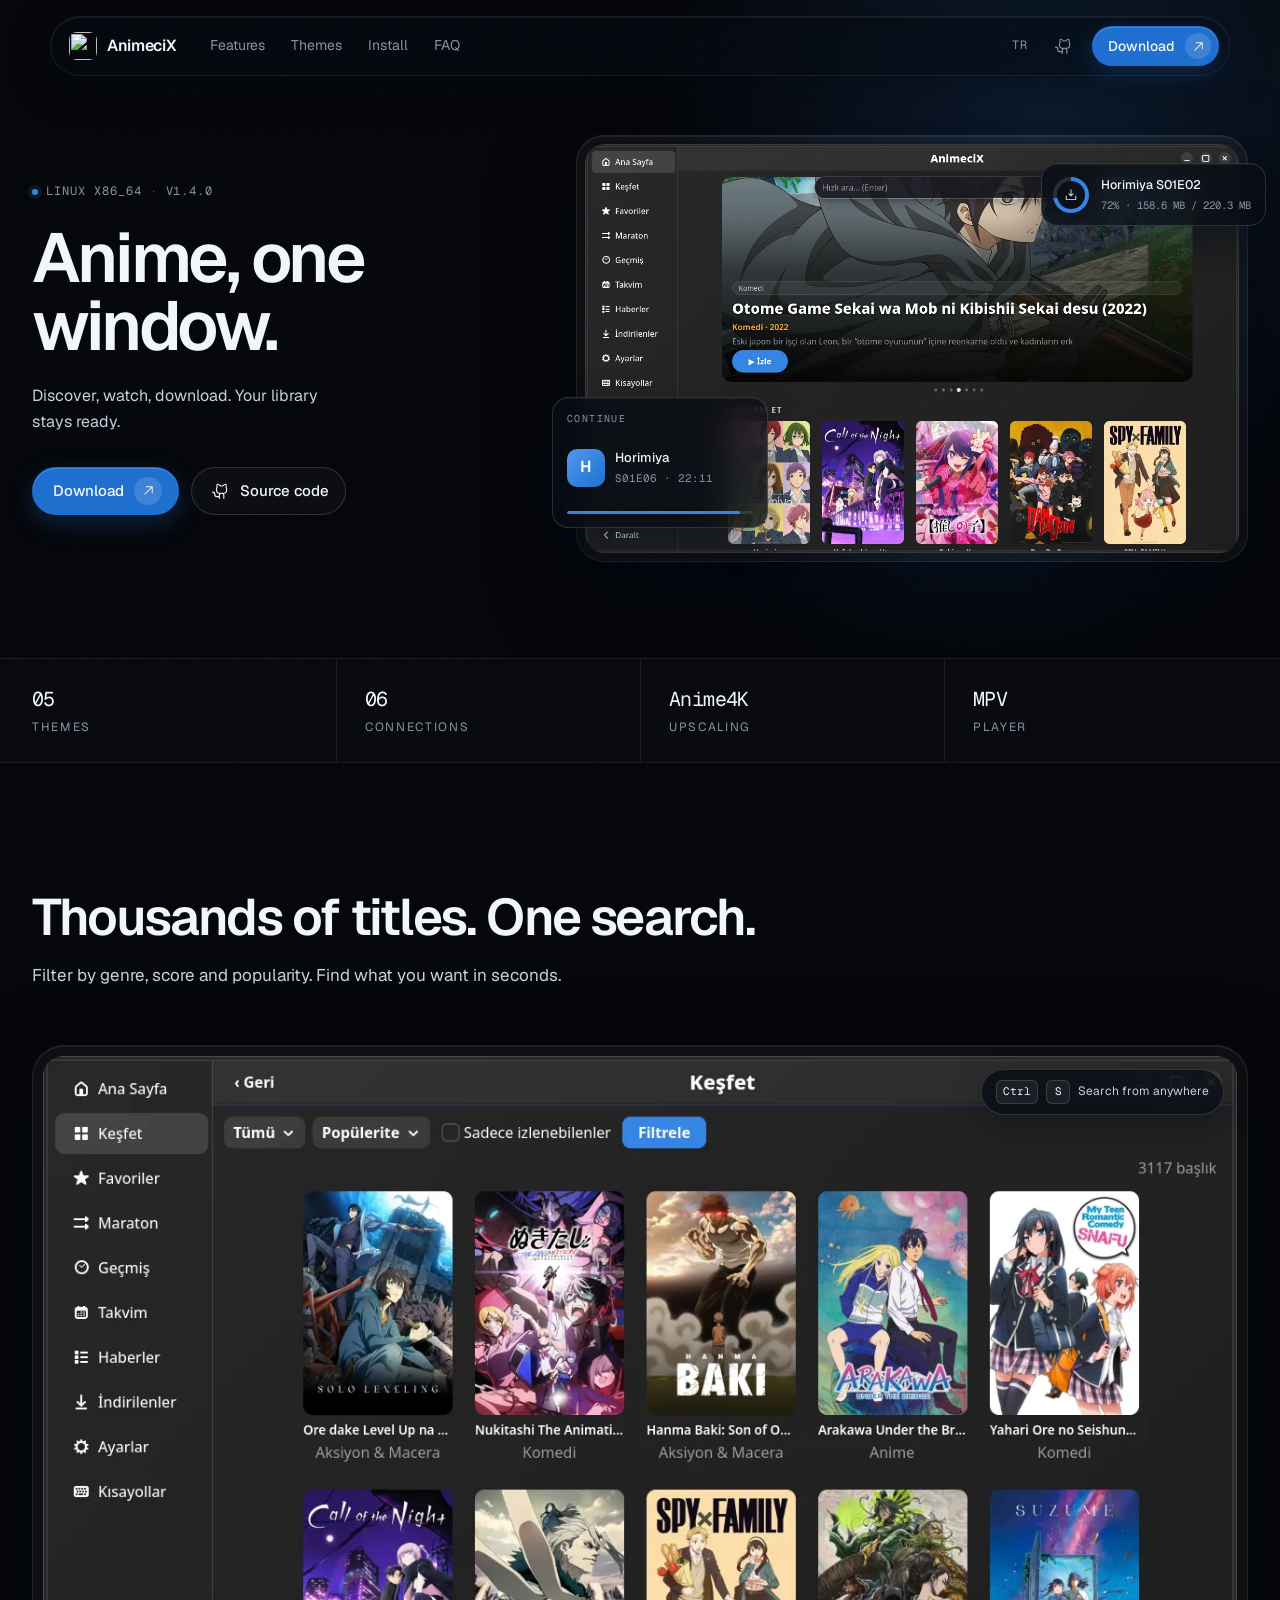
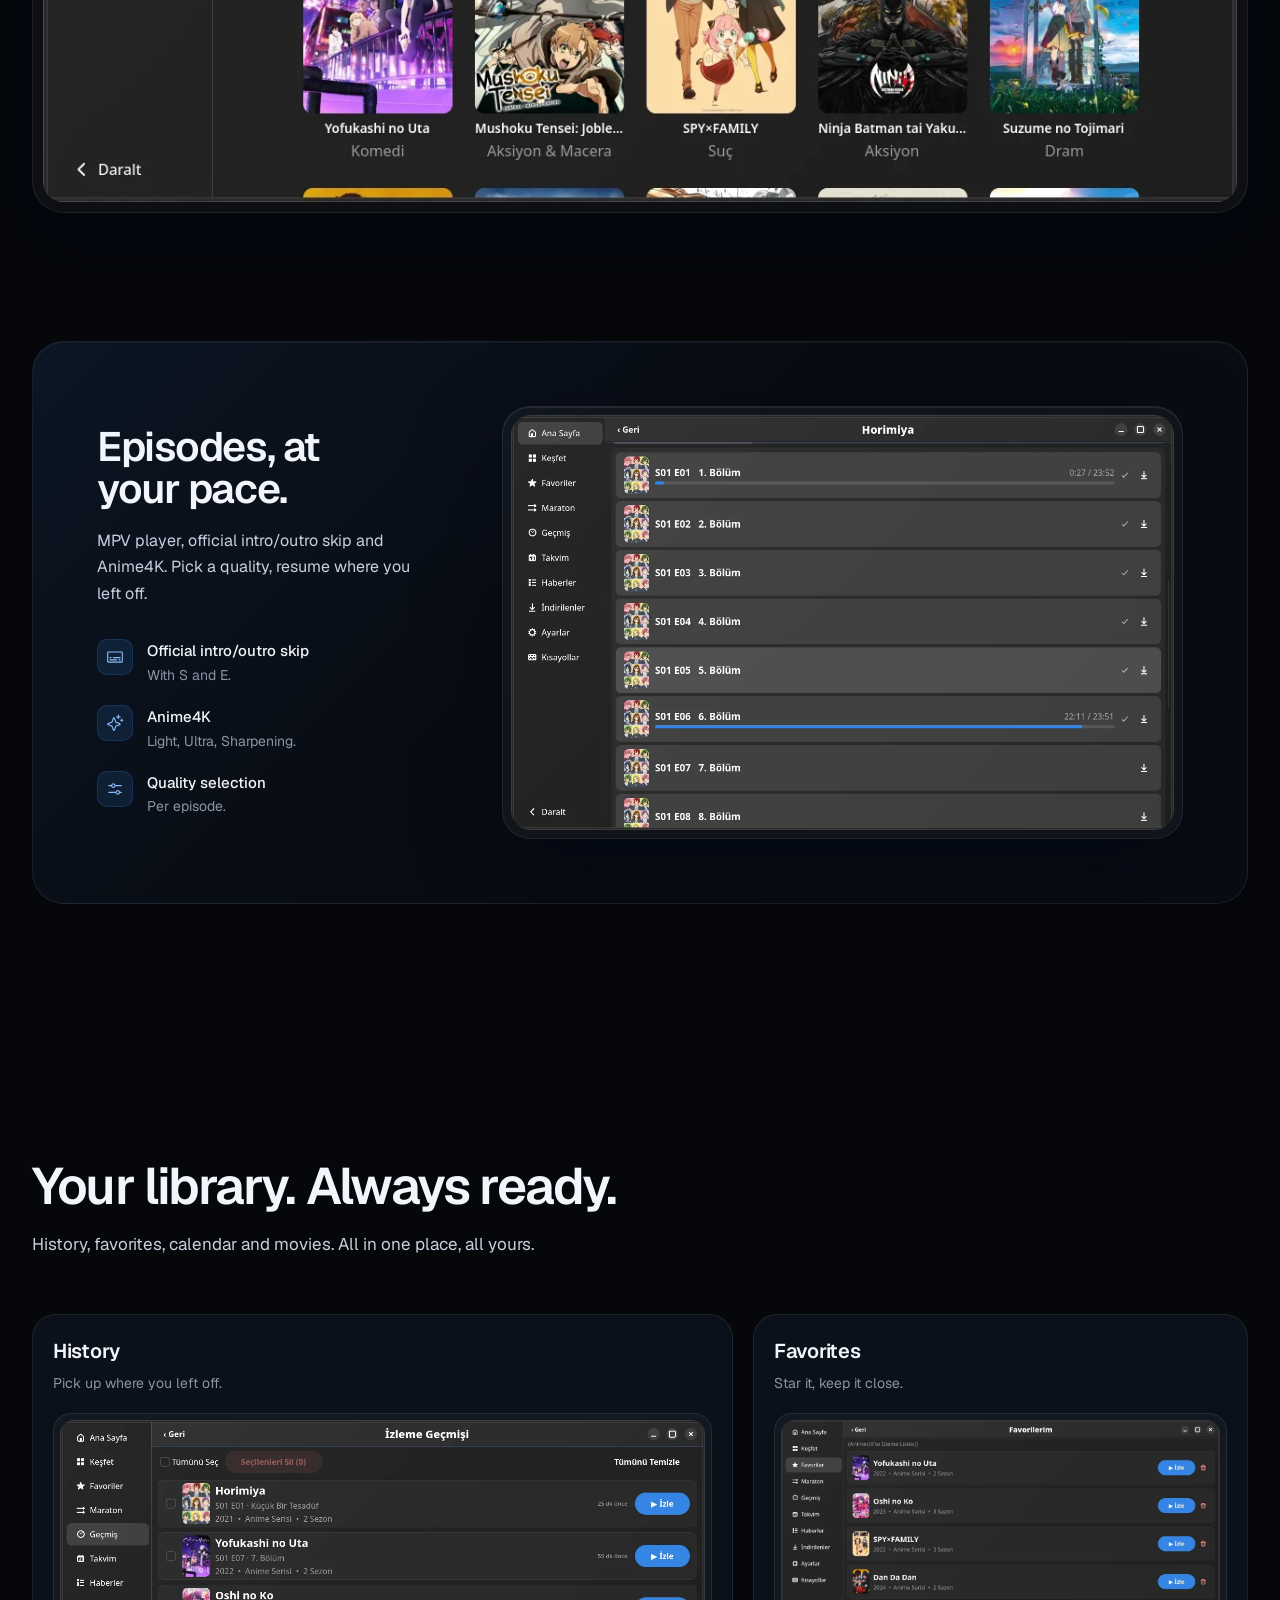
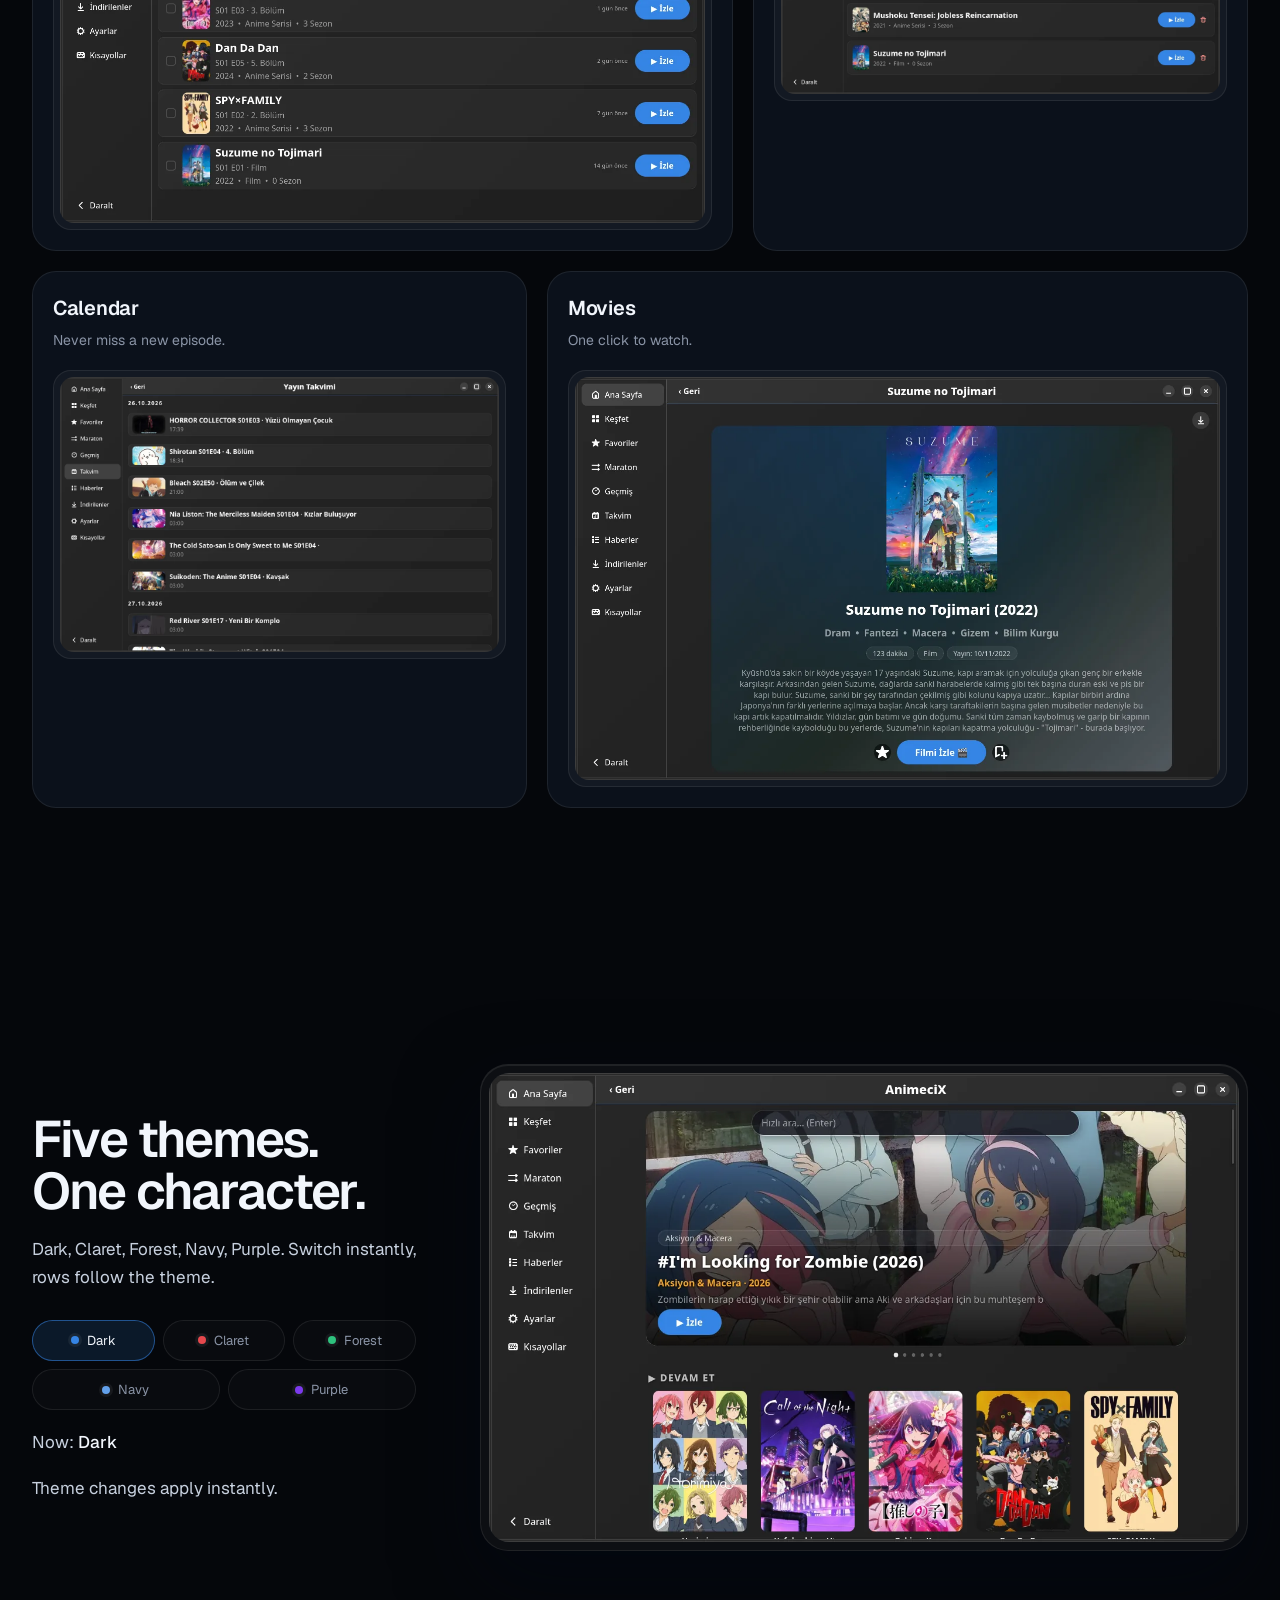
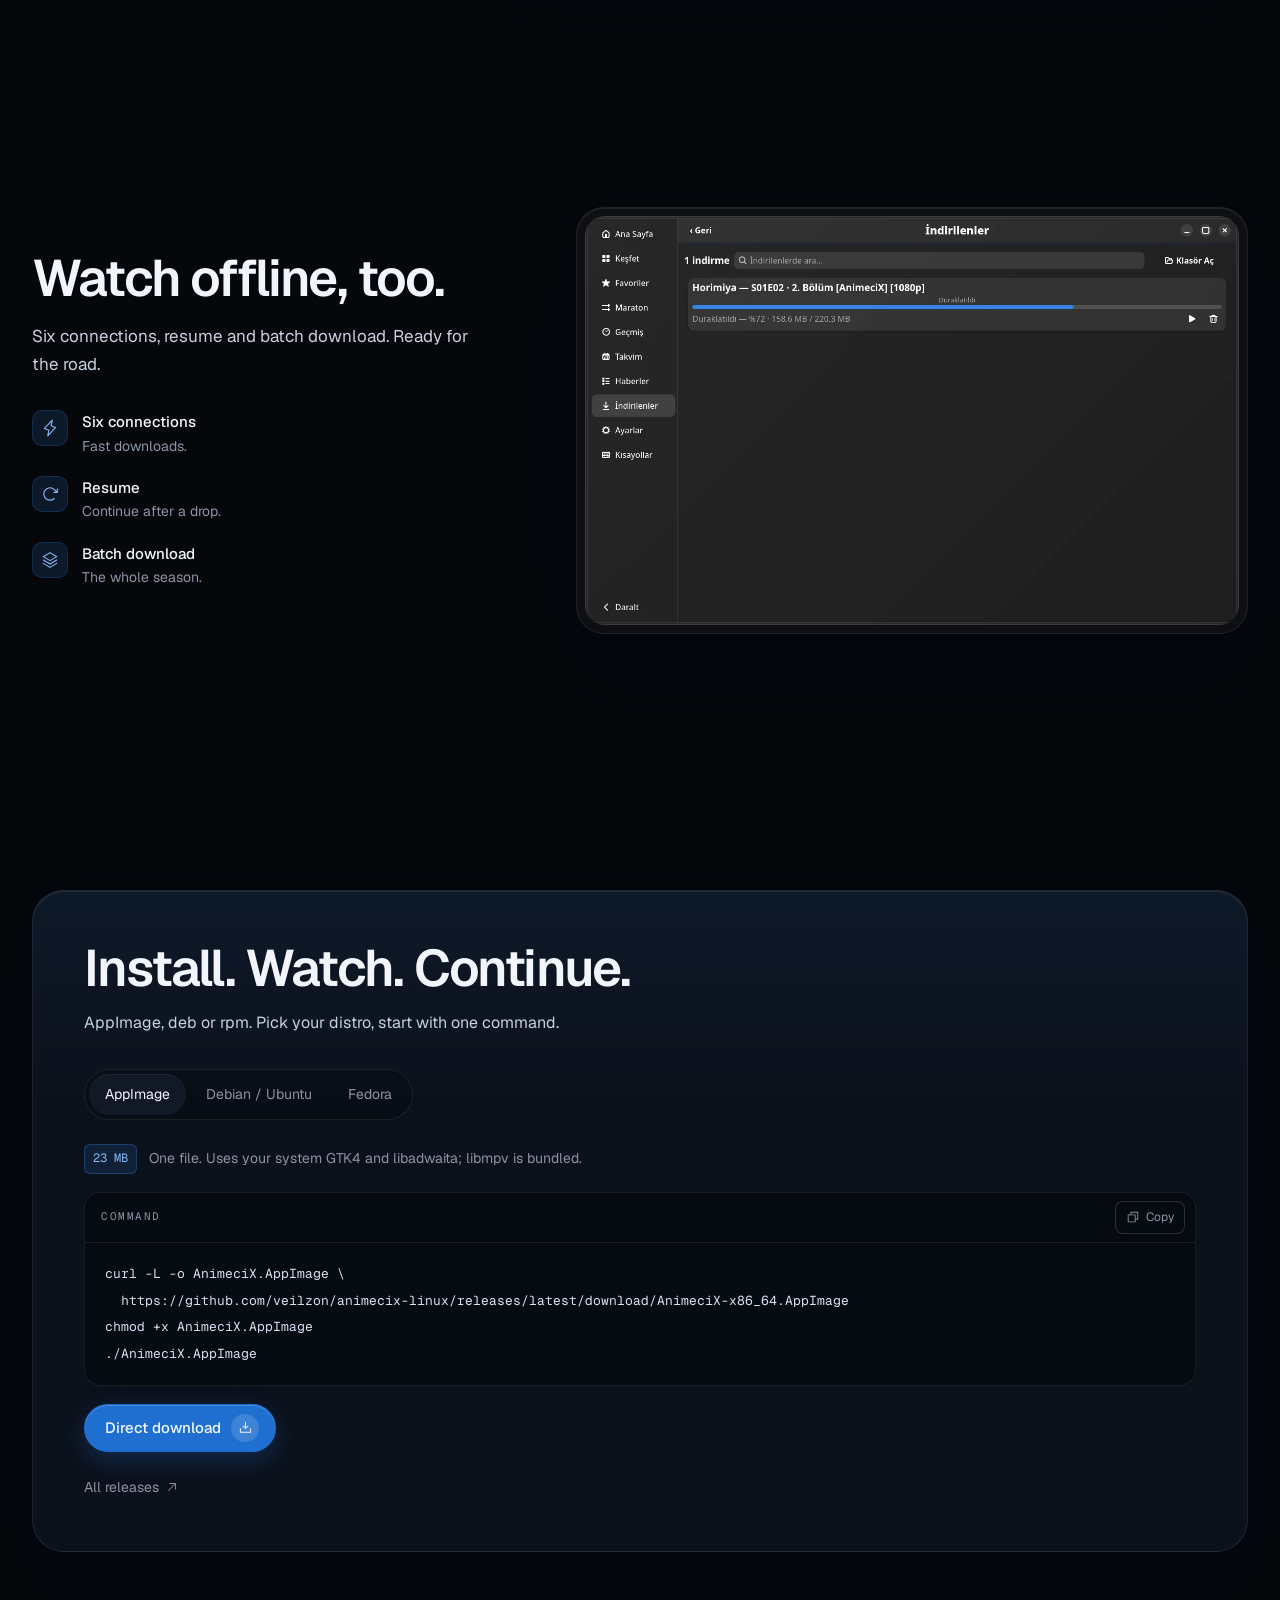
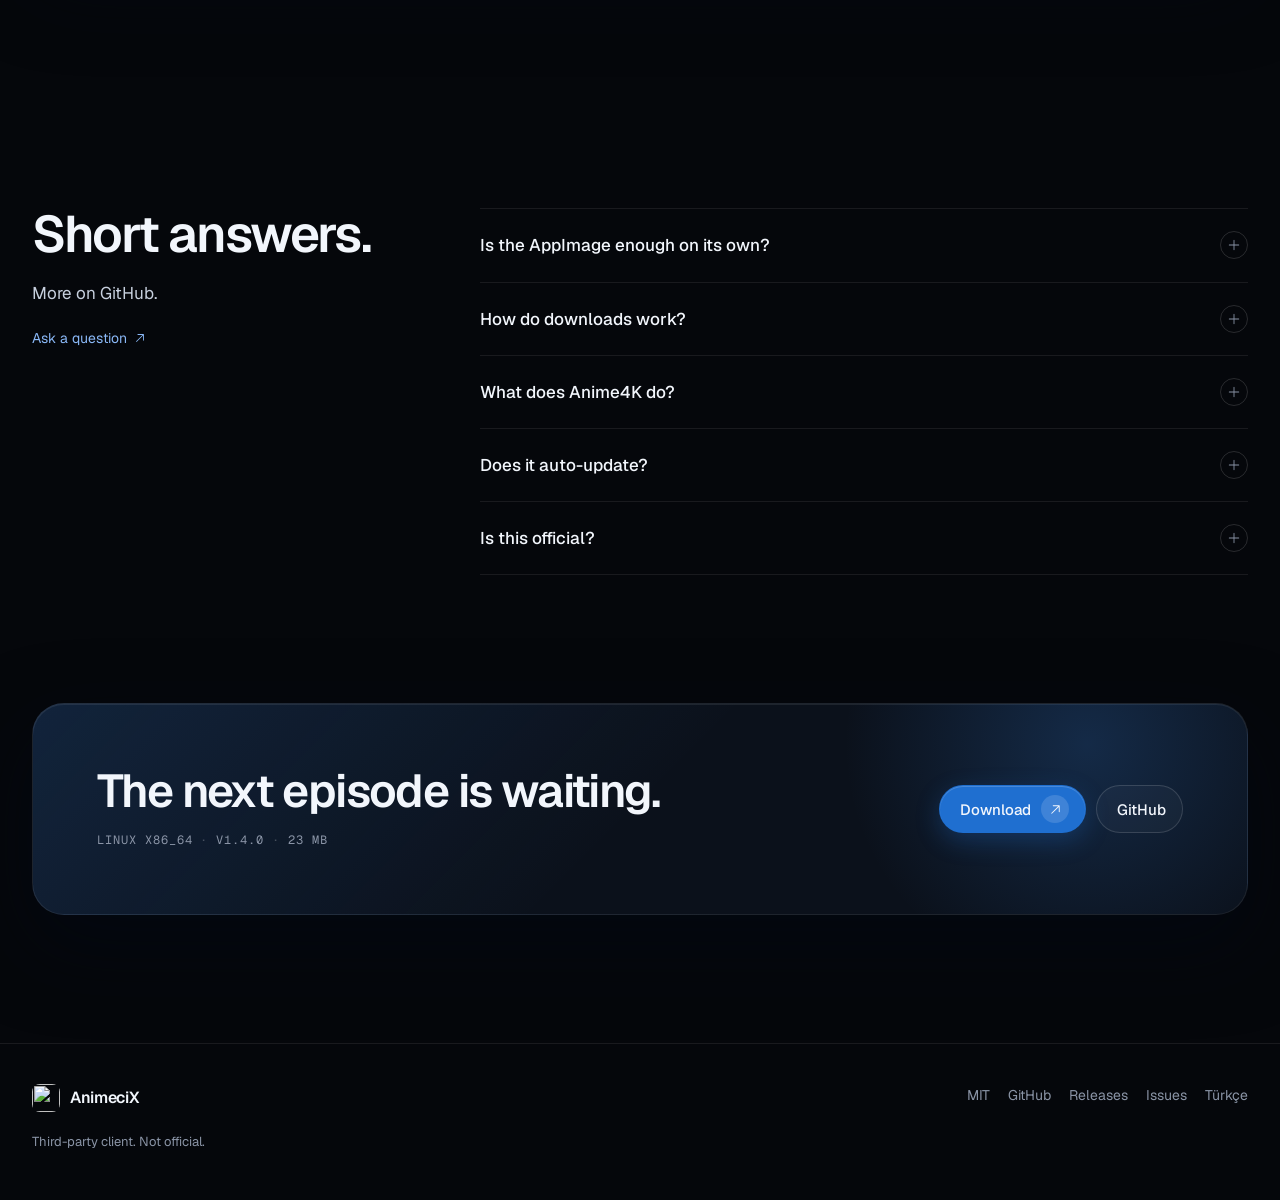
==== commit 7829597d: "docs: README, site ve Arch meta verilerini güncel davranışa göre düzelt" ====
--- a/docs/en.html
+++ b/docs/en.html
@@ -53,7 +53,7 @@
   "url": "https://veilzon.github.io/animecix-linux/en.html",
   "downloadUrl": "https://github.com/veilzon/animecix-linux/releases/latest",
   "screenshot": "https://veilzon.github.io/animecix-linux/assets/screenshots/home.webp",
-  "softwareRequirements": "Linux x86_64, GTK4, libadwaita, MPV",
+  "softwareRequirements": "Linux x86_64, GTK4, libadwaita",
   "sameAs": ["https://github.com/veilzon/animecix-linux"],
   "license": "https://github.com/veilzon/animecix-linux/blob/main/LICENSE",
   "offers": {
@@ -391,7 +391,7 @@
         <div class="tab-panel" role="tabpanel" id="panel-appimage" aria-labelledby="tab-appimage">
           <div class="install-meta">
             <span class="install-size">23 MB</span>
-            <span class="install-note">One file. Uses your system GTK4, libadwaita and MPV.</span>
+            <span class="install-note">One file. Uses your system GTK4 and libadwaita; libmpv is bundled.</span>
           </div>
           <div class="code-block">
             <div class="code-head">
@@ -485,7 +485,7 @@
             <span>Is the AppImage enough on its own?</span>
             <span class="faq-plus"><svg class="icon" aria-hidden="true"><use href="assets/icons.svg#plus"></use></svg></span>
           </summary>
-          <p>You need GTK4, libadwaita and MPV on your system. The deb and rpm packages install those dependencies for you.</p>
+          <p>You need GTK4 and libadwaita on your system; the AppImage bundles libmpv. The deb and rpm packages install mpv/libmpv as a dependency.</p>
         </details>
         <details>
           <summary>
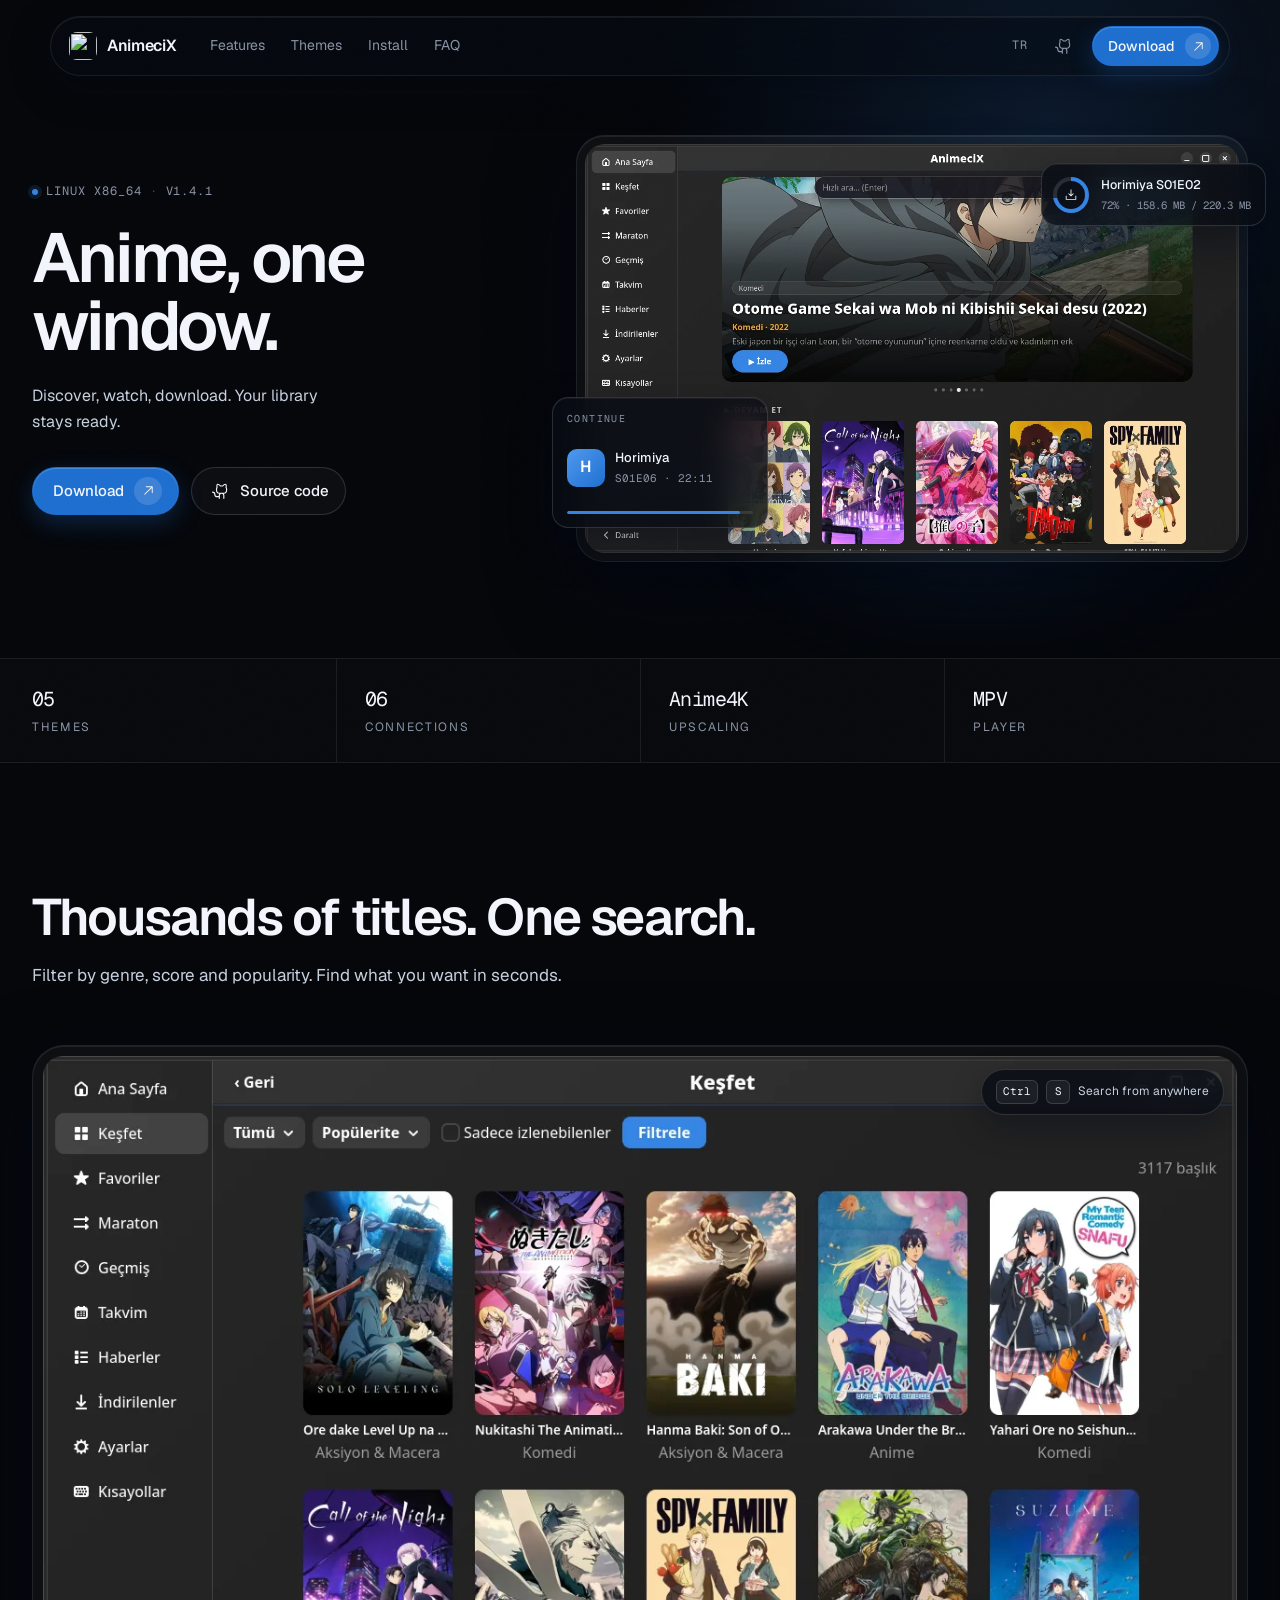
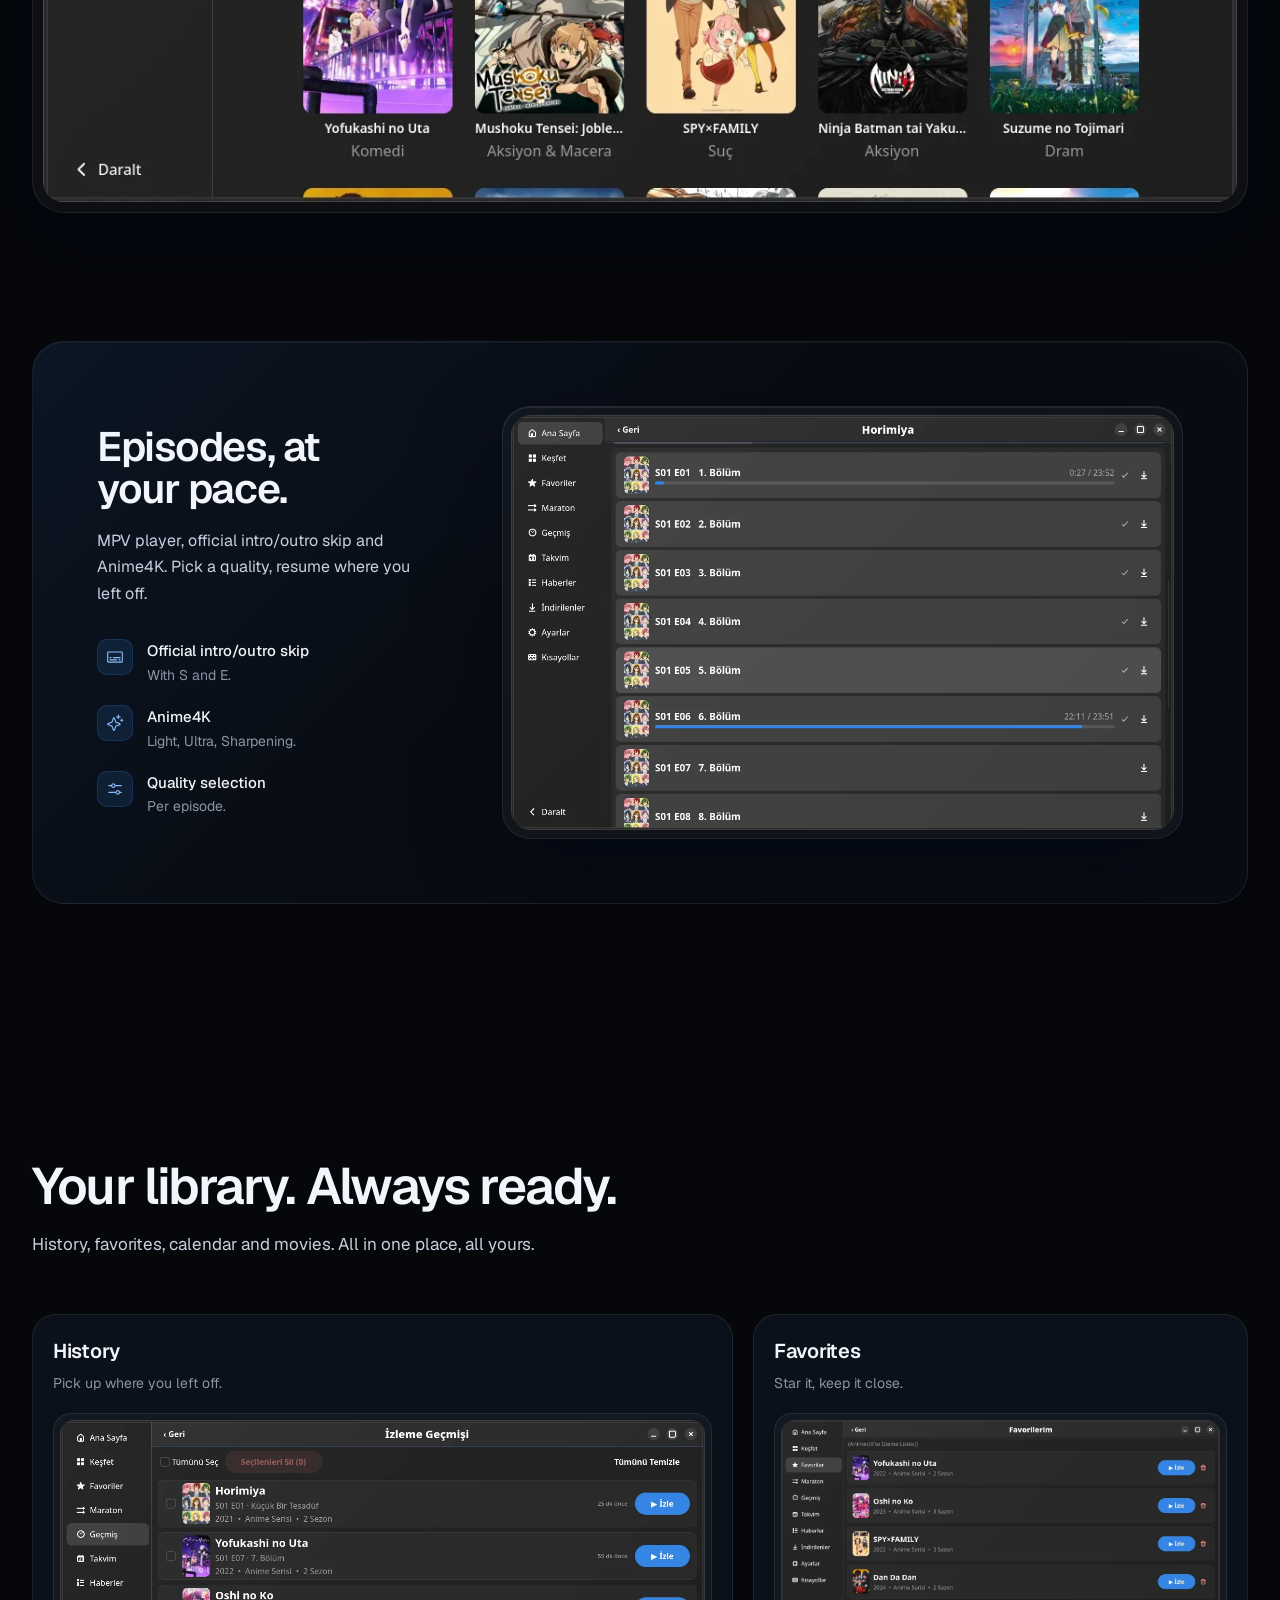
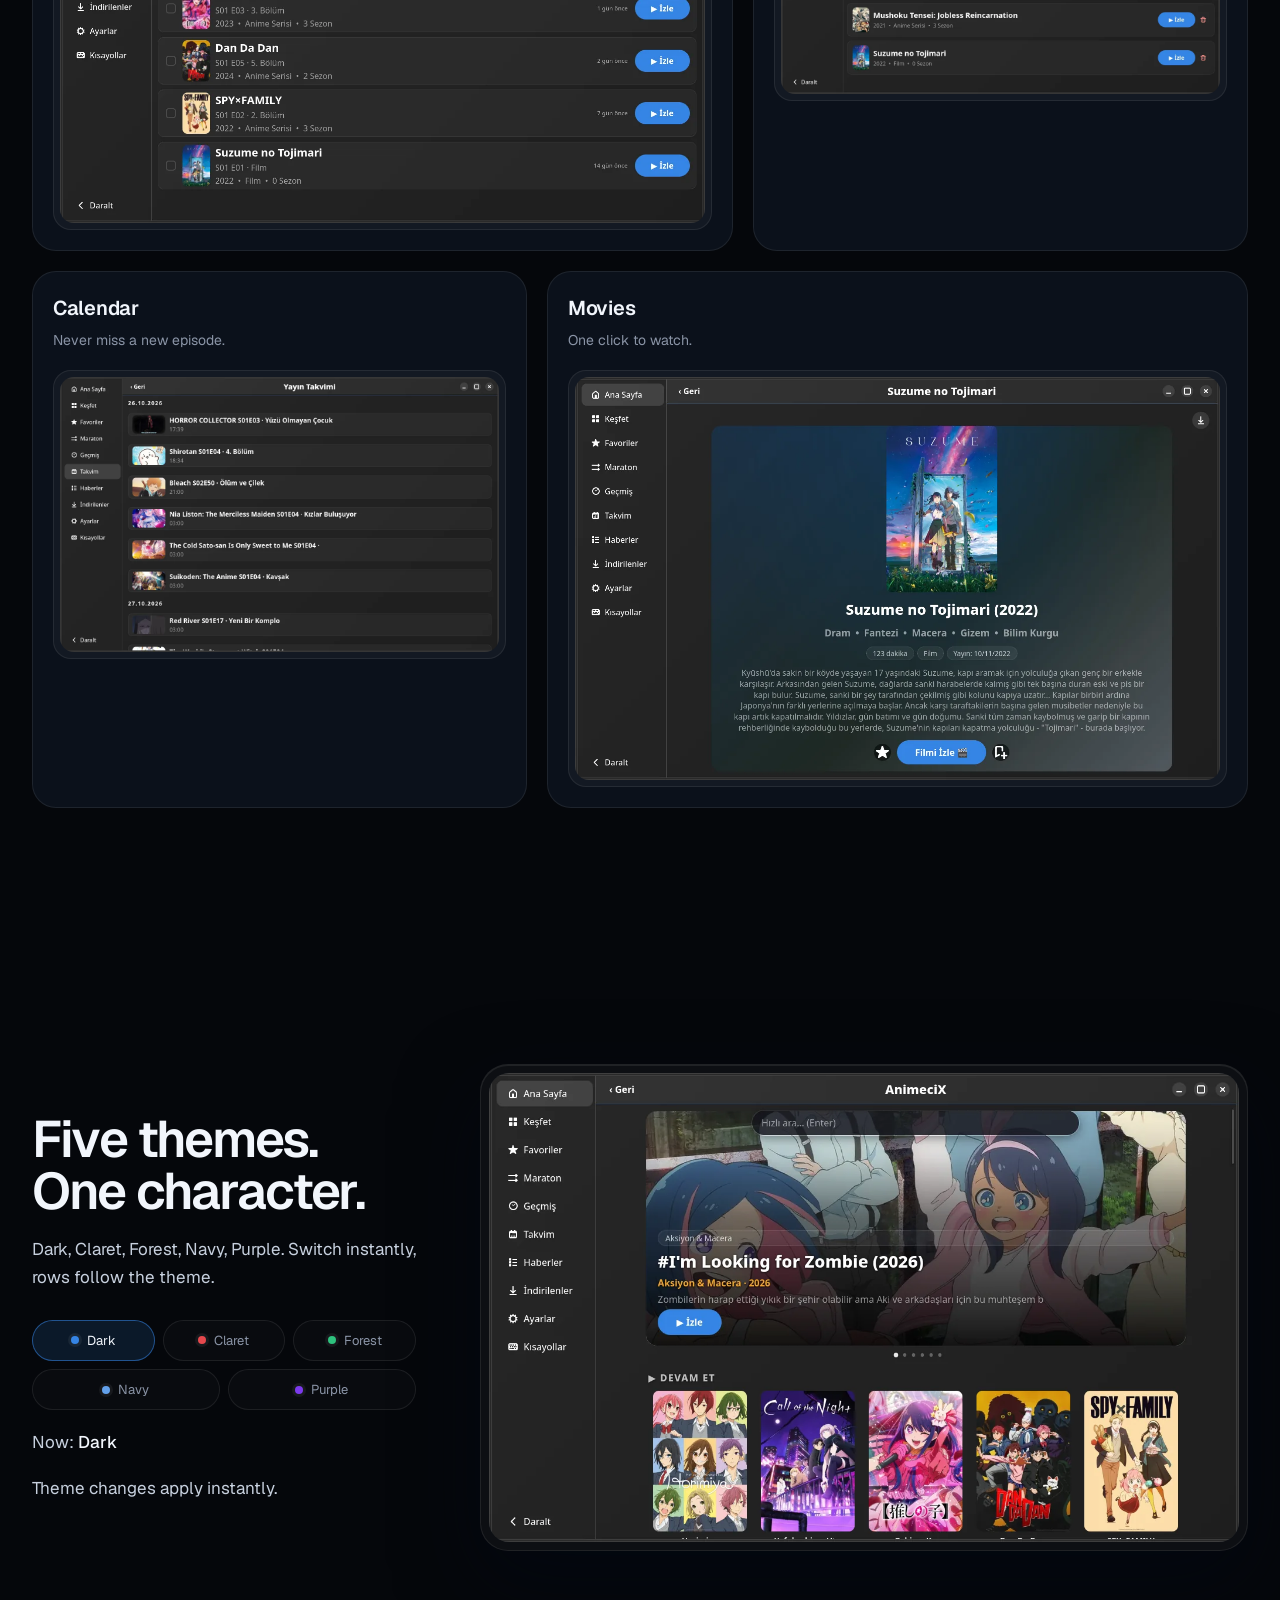
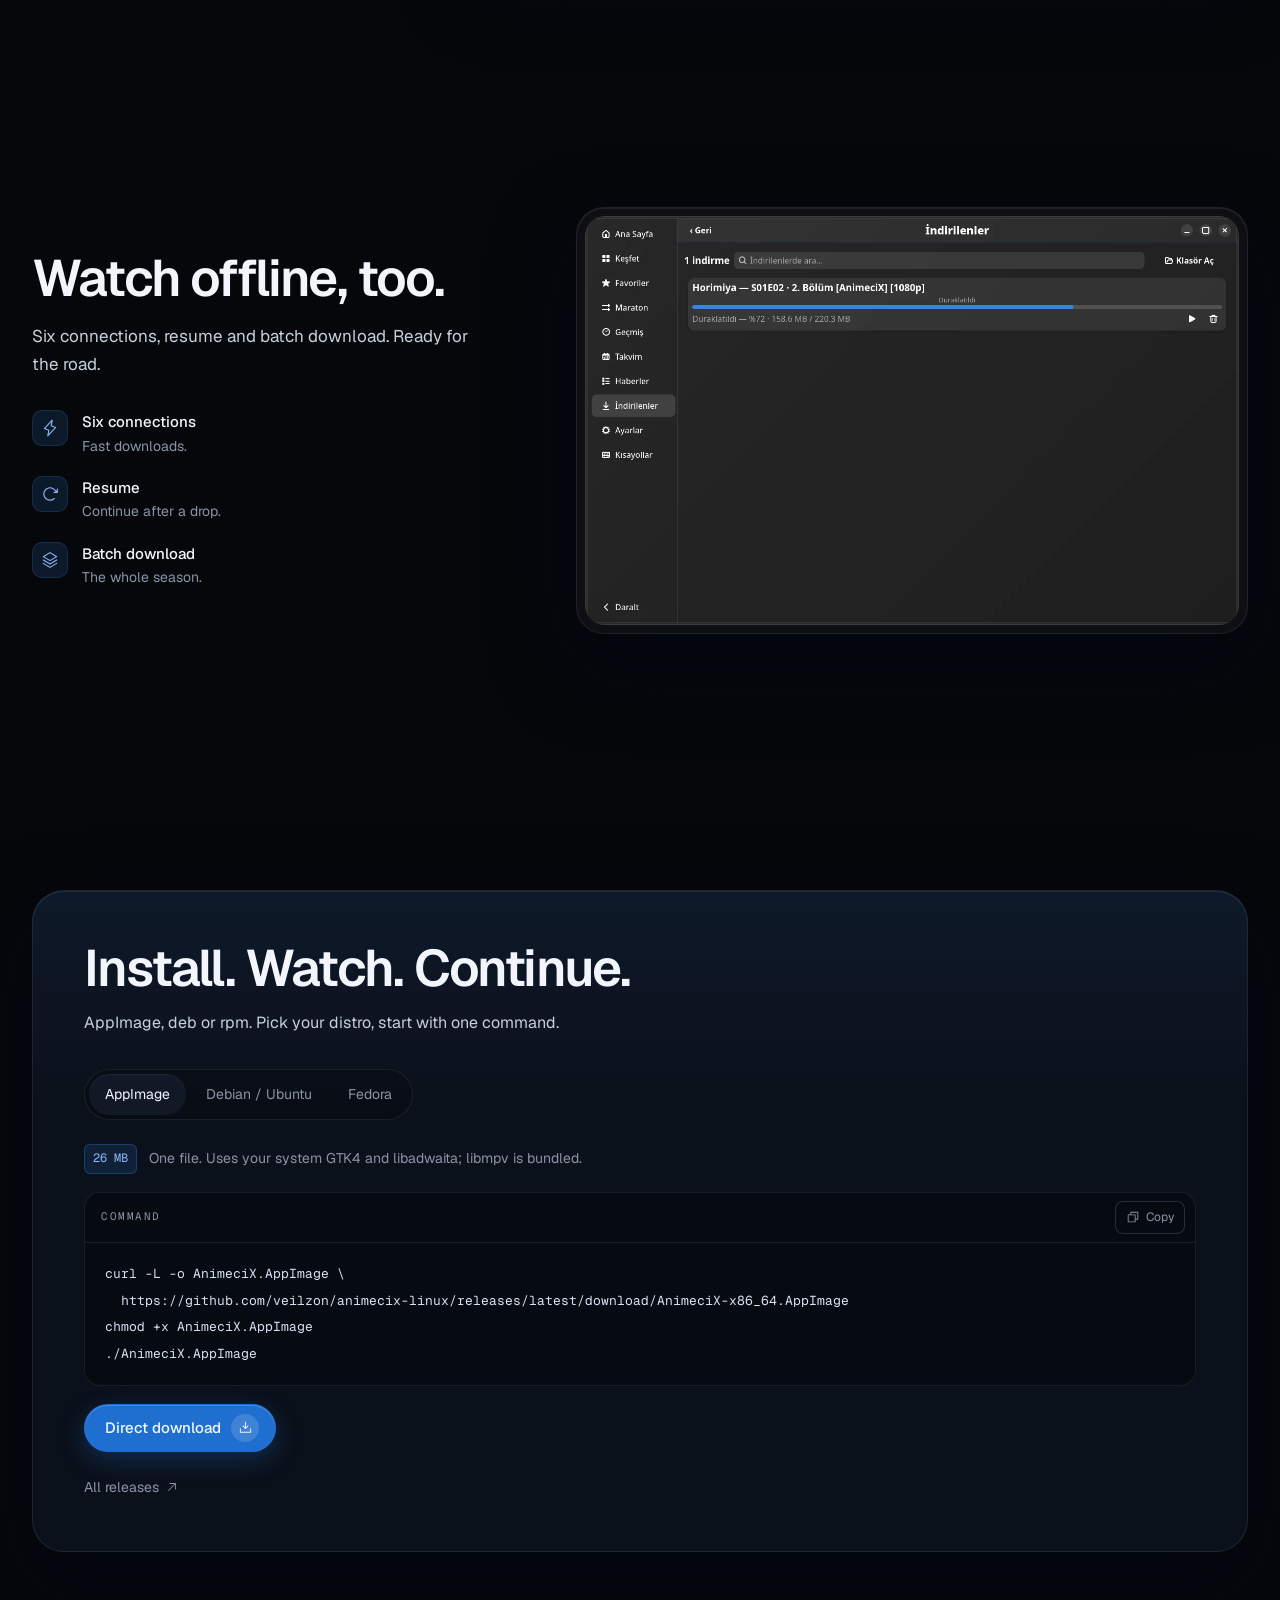
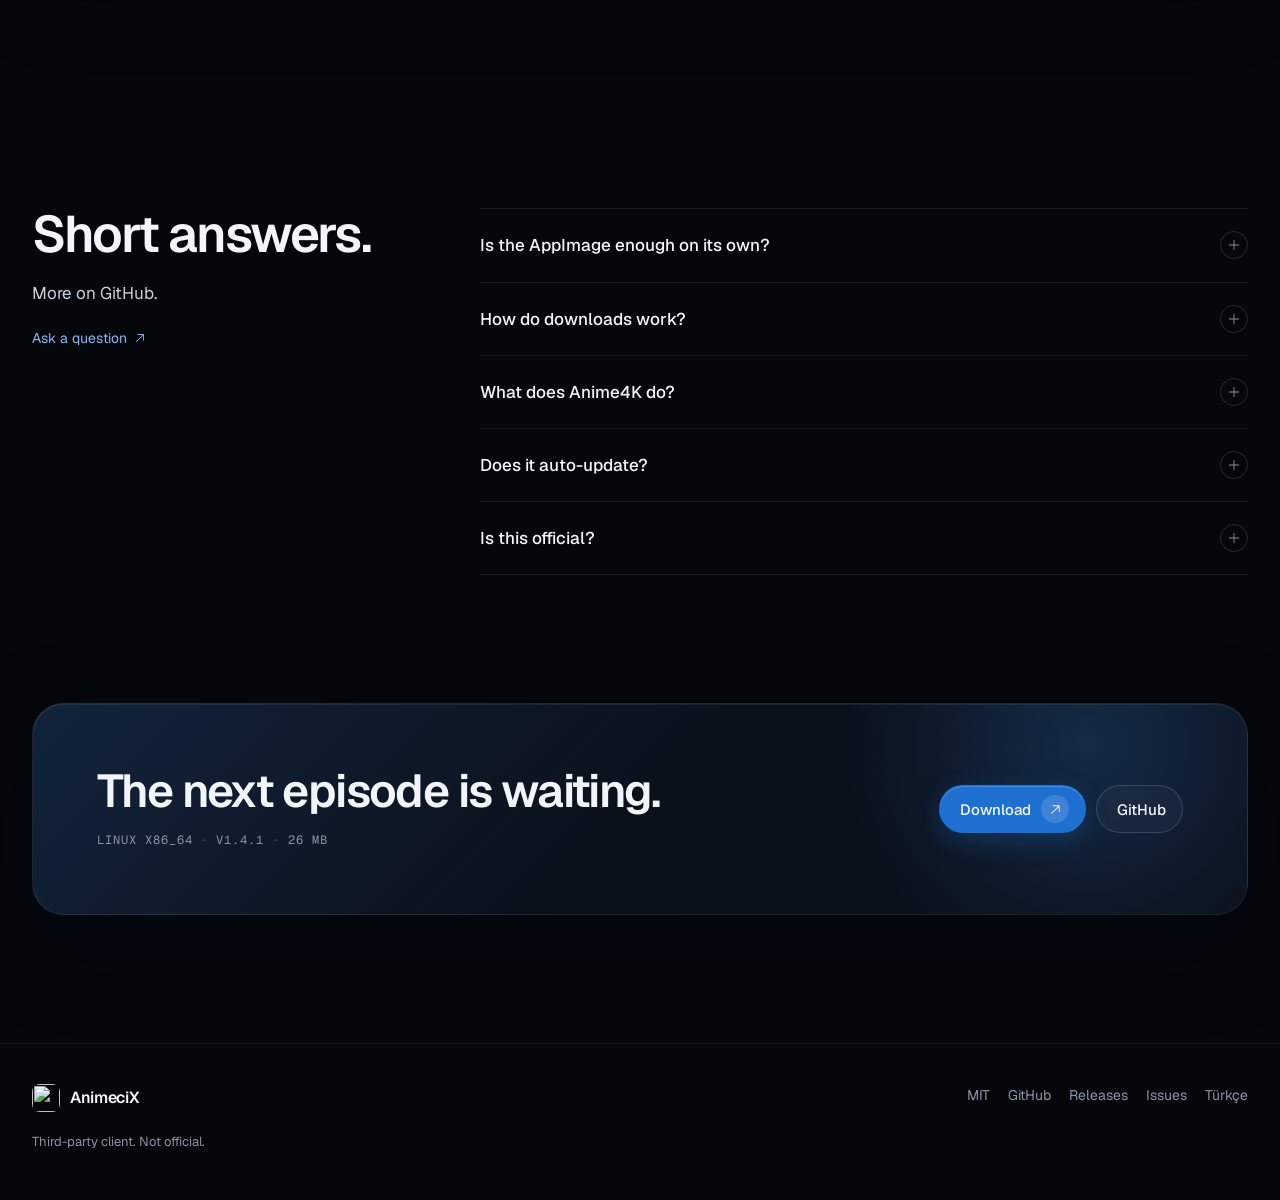
==== commit f62f58fa: "docs: 1.4.1 indirme bağlantıları ve Arch PKGBUILD" ====
--- a/docs/en.html
+++ b/docs/en.html
@@ -46,7 +46,7 @@
   "name": "AnimeciX",
   "applicationCategory": "MultimediaApplication",
   "operatingSystem": "Linux",
-  "softwareVersion": "1.4.0",
+  "softwareVersion": "1.4.1",
   "dateModified": "2026-10-26",
   "inLanguage": "en",
   "description": "A desktop client for anime, series and movies on Linux. Discover, watch, download. MPV, intro/outro skip, Anime4K, five themes and offline downloads.",
@@ -128,7 +128,7 @@
   <section class="hero" aria-labelledby="hero-title">
     <div class="wrap hero-grid">
       <div class="hero-copy">
-        <p class="version-line"><span class="status-dot" aria-hidden="true"></span> Linux x86_64 <span class="dot-sep" aria-hidden="true">·</span> v1.4.0</p>
+        <p class="version-line"><span class="status-dot" aria-hidden="true"></span> Linux x86_64 <span class="dot-sep" aria-hidden="true">·</span> v1.4.1</p>
         <h1 id="hero-title">Anime, one window.</h1>
         <p class="hero-lead">Discover, watch, download. Your library stays ready.</p>
         <div class="hero-actions">
@@ -390,7 +390,7 @@
         </div>
         <div class="tab-panel" role="tabpanel" id="panel-appimage" aria-labelledby="tab-appimage">
           <div class="install-meta">
-            <span class="install-size">23 MB</span>
+            <span class="install-size">26 MB</span>
             <span class="install-note">One file. Uses your system GTK4 and libadwaita; libmpv is bundled.</span>
           </div>
           <div class="code-block">
@@ -427,11 +427,11 @@
               </button>
             </div>
             <pre><code>curl -L -O \
-  https://github.com/veilzon/animecix-linux/releases/download/v1.4.0/animecix_1.4.0_amd64.deb
-sudo apt install ./animecix_1.4.0_amd64.deb</code></pre>
+  https://github.com/veilzon/animecix-linux/releases/download/v1.4.1/animecix_1.4.1_amd64.deb
+sudo apt install ./animecix_1.4.1_amd64.deb</code></pre>
           </div>
           <div class="install-actions">
-            <a class="btn btn-primary" href="https://github.com/veilzon/animecix-linux/releases/download/v1.4.0/animecix_1.4.0_amd64.deb">
+            <a class="btn btn-primary" href="https://github.com/veilzon/animecix-linux/releases/download/v1.4.1/animecix_1.4.1_amd64.deb">
               <span>Direct download</span>
               <span class="btn-icon"><svg class="icon" aria-hidden="true"><use href="assets/icons.svg#download-simple"></use></svg></span>
             </a>
@@ -451,11 +451,11 @@
               </button>
             </div>
             <pre><code>curl -L -O \
-  https://github.com/veilzon/animecix-linux/releases/download/v1.4.0/animecix-1.4.0-1.fc40.x86_64.rpm
-sudo dnf install ./animecix-1.4.0-1.fc40.x86_64.rpm</code></pre>
+  https://github.com/veilzon/animecix-linux/releases/download/v1.4.1/animecix-1.4.1-1.fc40.x86_64.rpm
+sudo dnf install ./animecix-1.4.1-1.fc40.x86_64.rpm</code></pre>
           </div>
           <div class="install-actions">
-            <a class="btn btn-primary" href="https://github.com/veilzon/animecix-linux/releases/download/v1.4.0/animecix-1.4.0-1.fc40.x86_64.rpm">
+            <a class="btn btn-primary" href="https://github.com/veilzon/animecix-linux/releases/download/v1.4.1/animecix-1.4.1-1.fc40.x86_64.rpm">
               <span>Direct download</span>
               <span class="btn-icon"><svg class="icon" aria-hidden="true"><use href="assets/icons.svg#download-simple"></use></svg></span>
             </a>
@@ -524,7 +524,7 @@
       <div class="cta-panel">
         <div class="cta-copy">
           <h2 id="cta-title">The next episode is waiting.</h2>
-          <p class="cta-meta">Linux x86_64 <span class="dot-sep" aria-hidden="true">·</span> v1.4.0 <span class="dot-sep" aria-hidden="true">·</span> 23 MB</p>
+          <p class="cta-meta">Linux x86_64 <span class="dot-sep" aria-hidden="true">·</span> v1.4.1 <span class="dot-sep" aria-hidden="true">·</span> 26 MB</p>
         </div>
         <div class="cta-actions">
           <a class="btn btn-primary" href="#install">
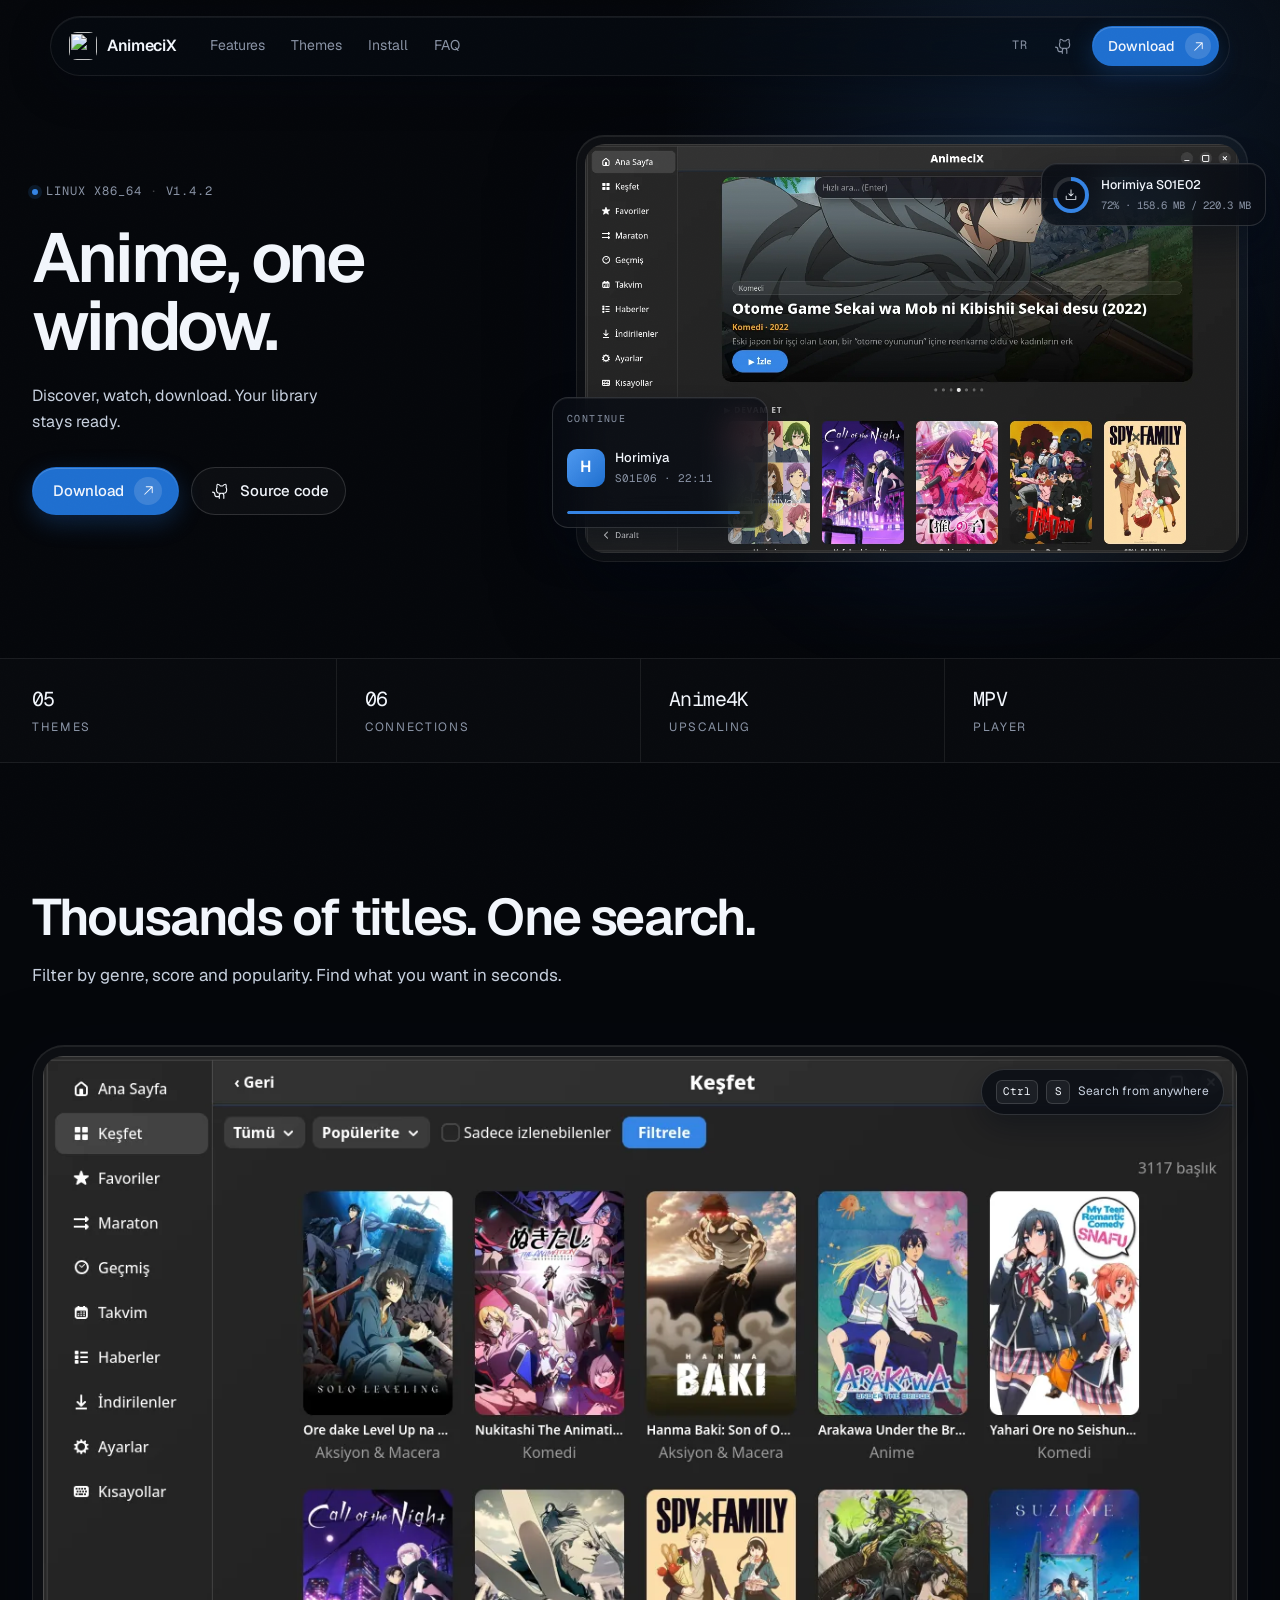
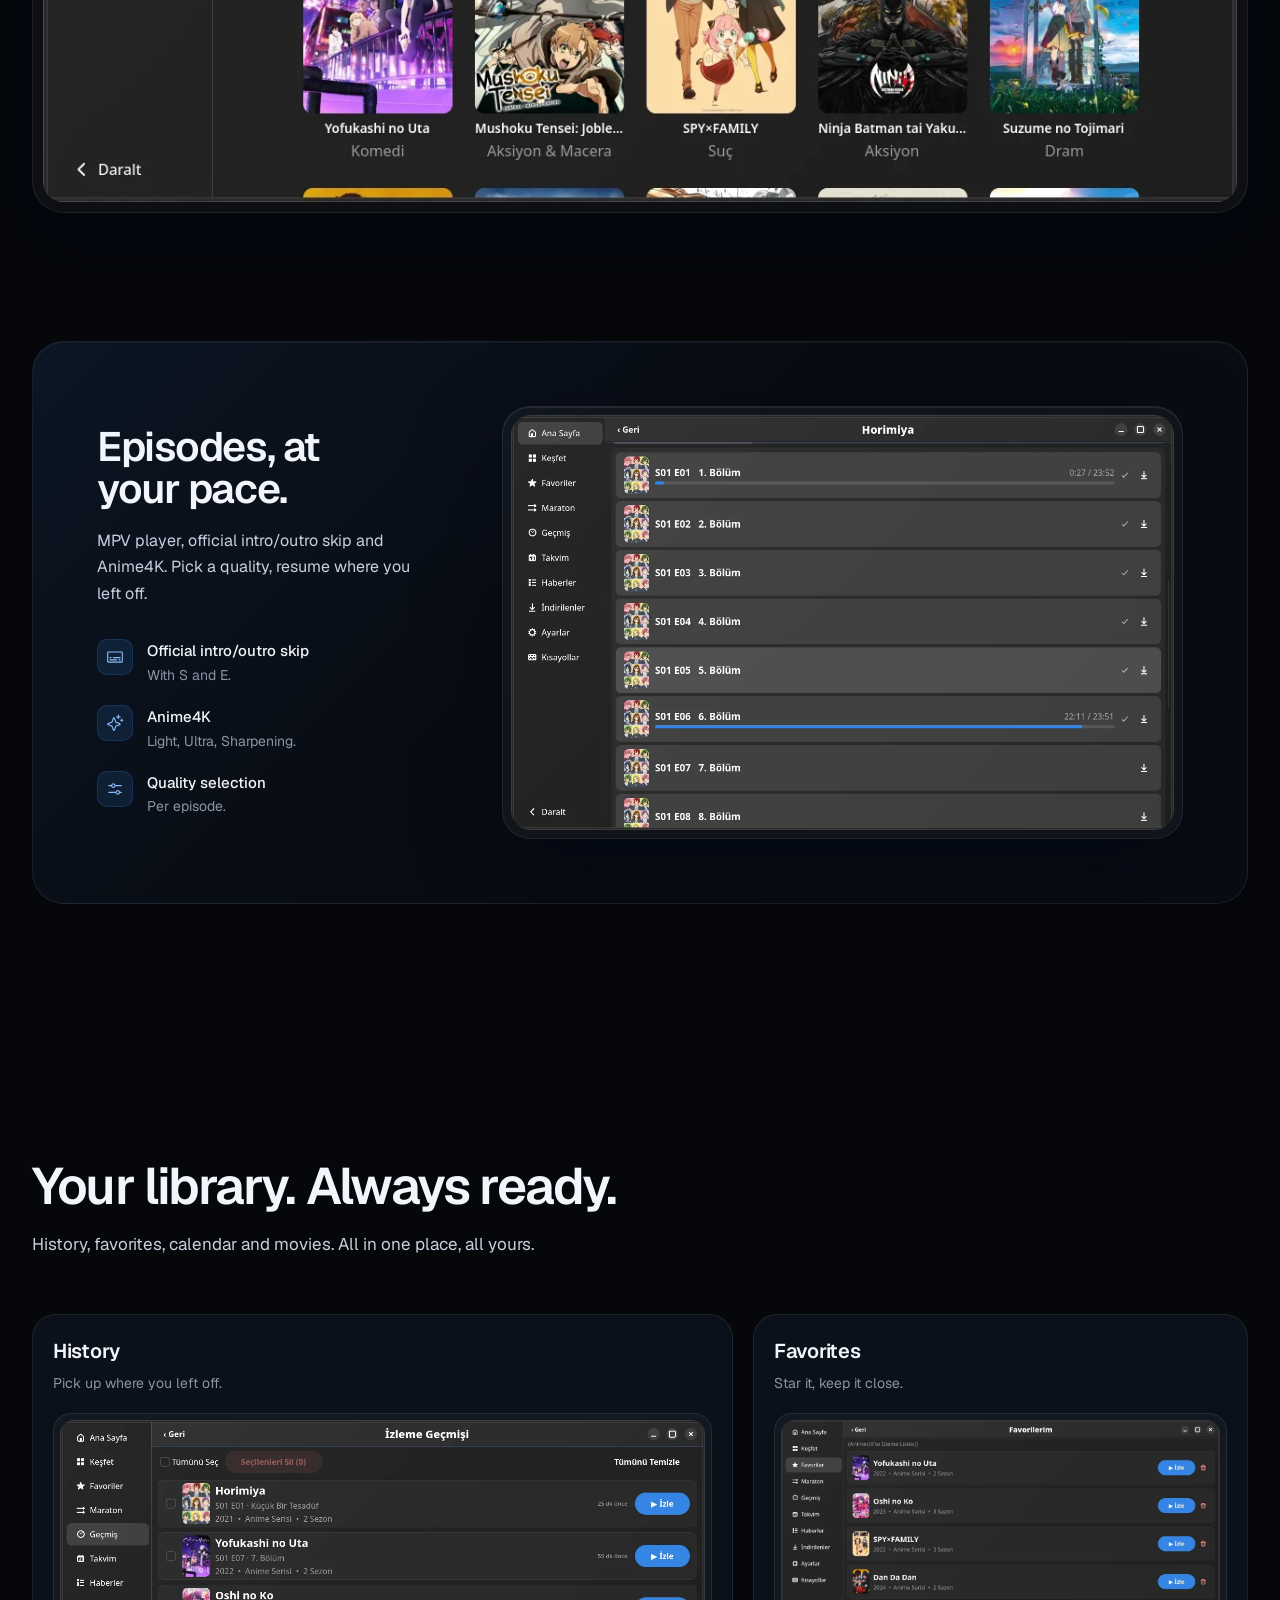
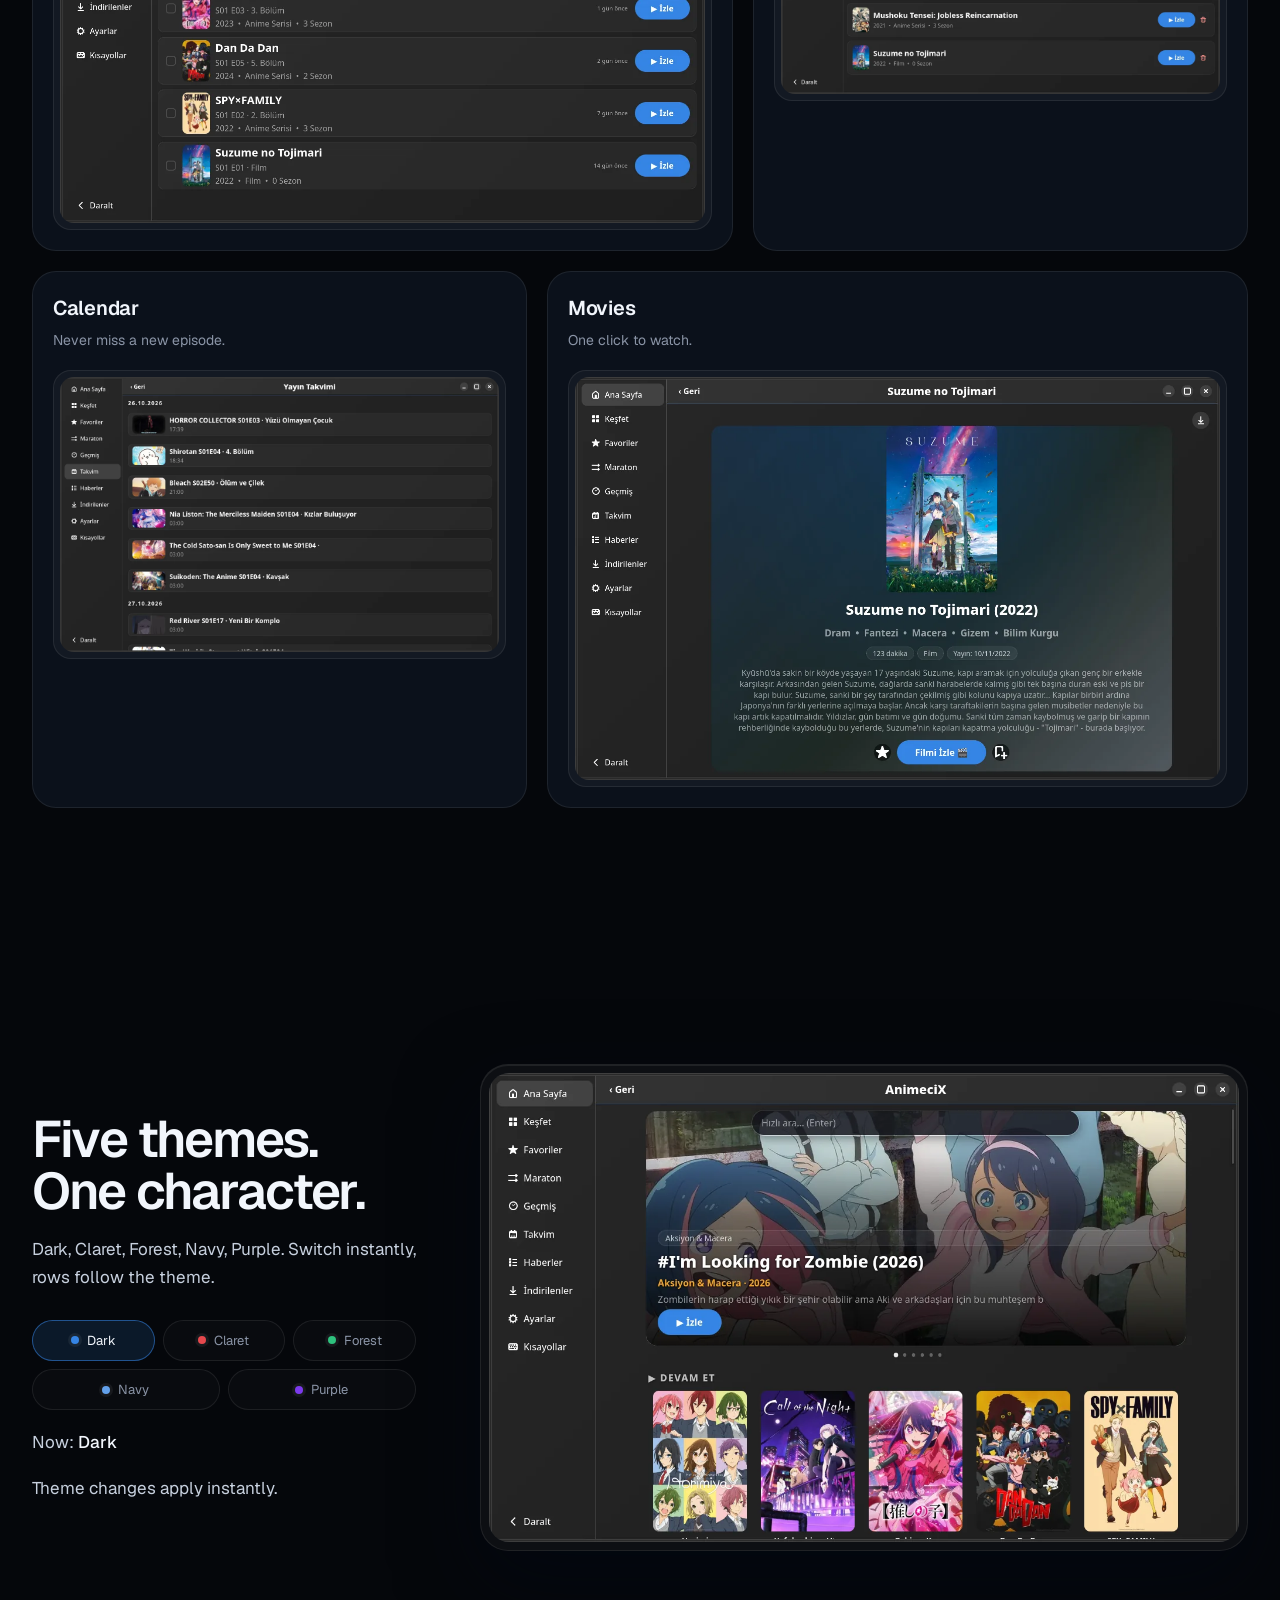
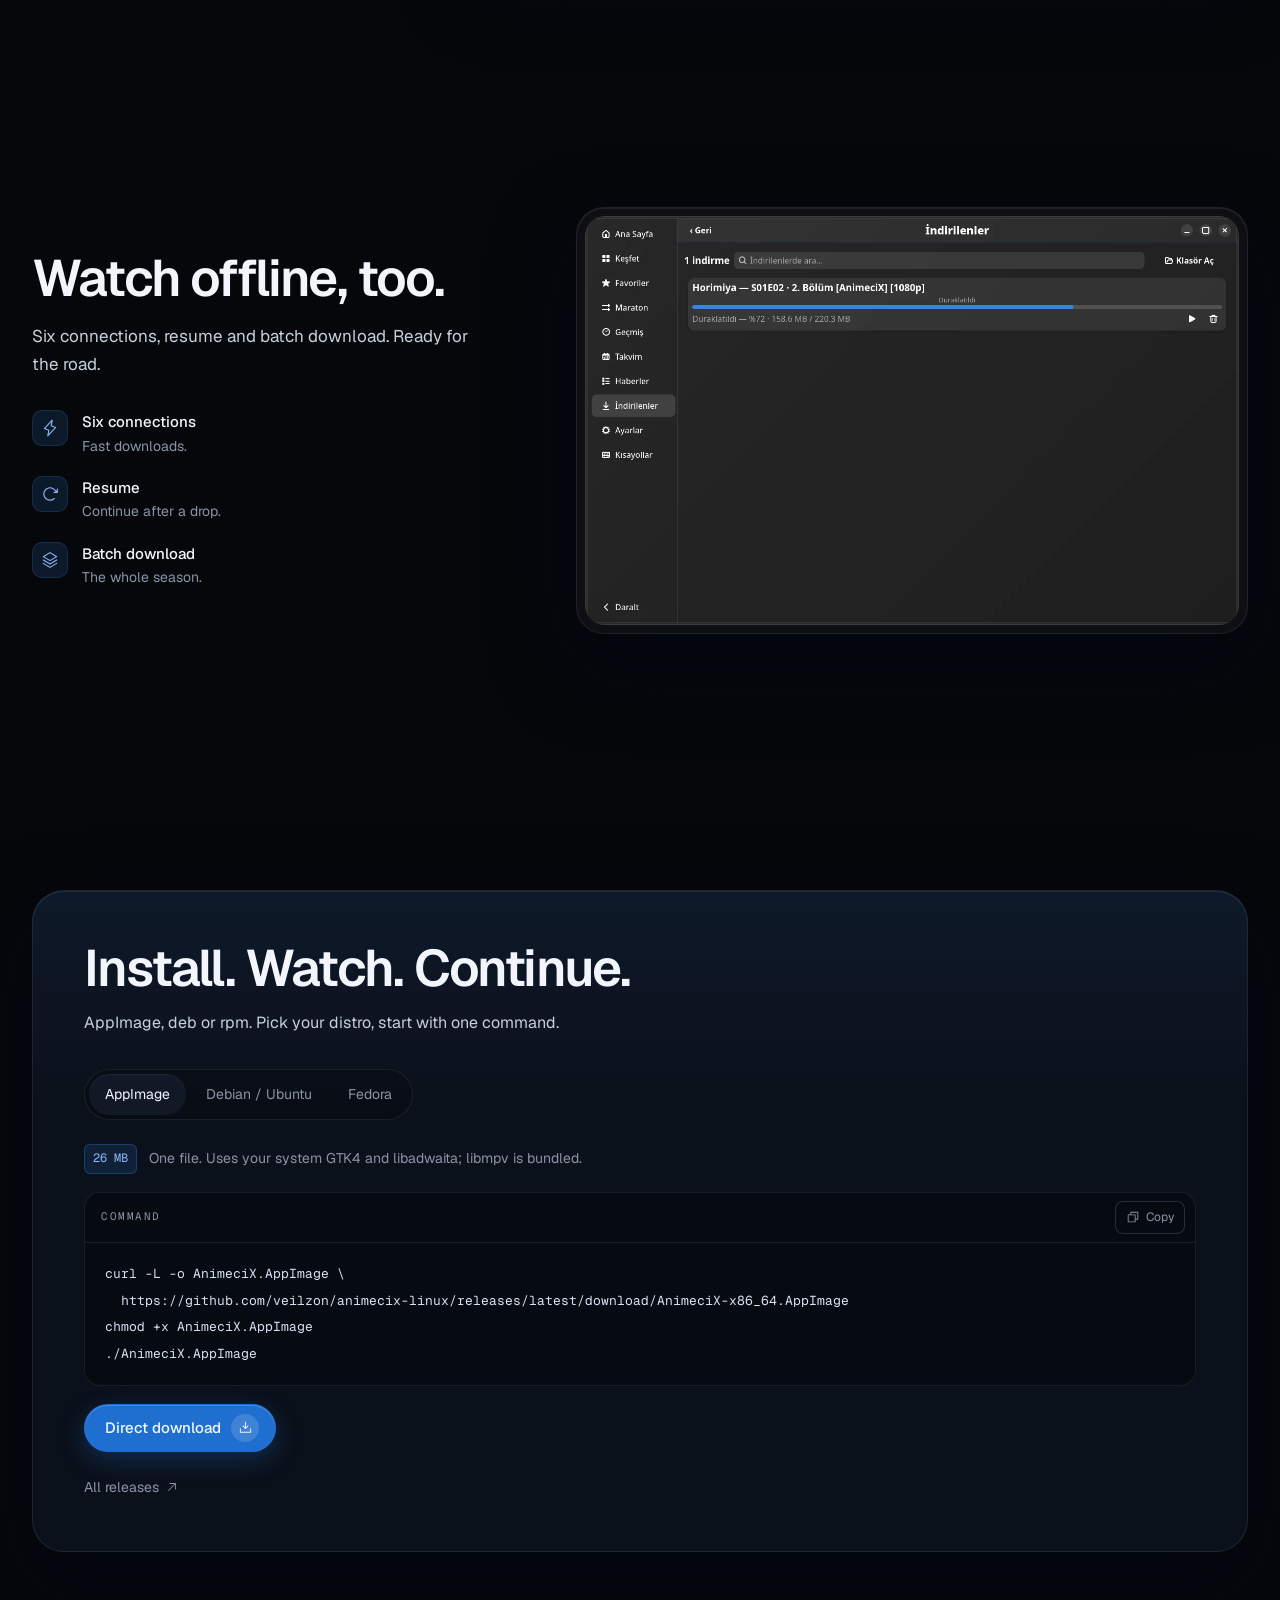
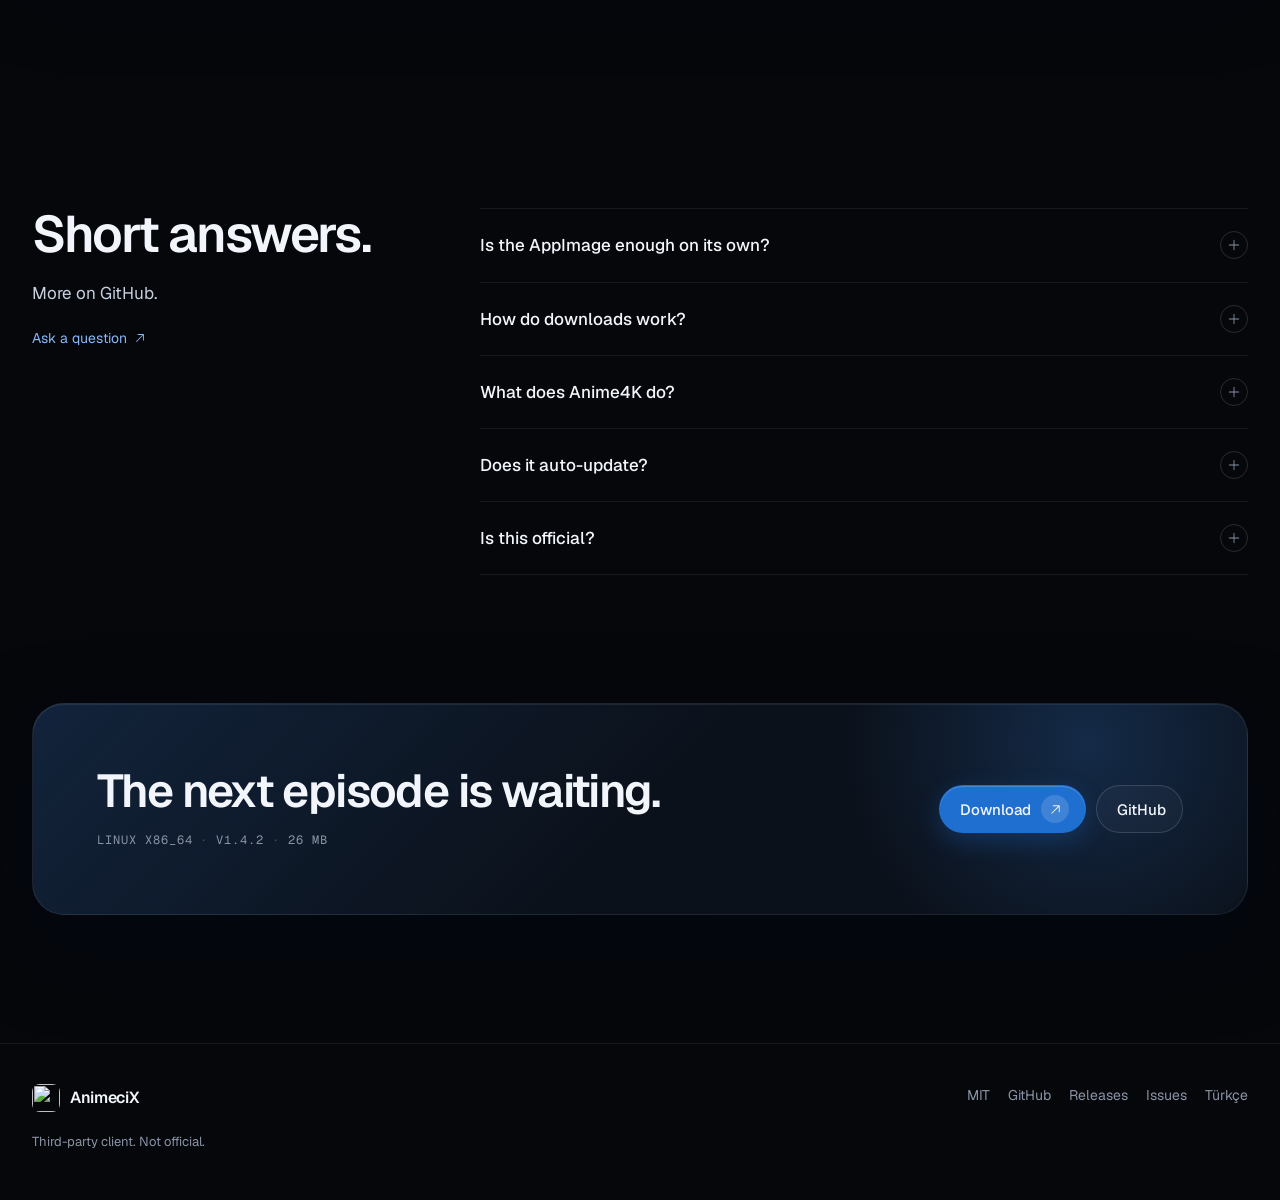
==== commit 8b815a70: "docs: 1.4.2 indirme bağlantıları ve Arch PKGBUILD" ====
--- a/docs/en.html
+++ b/docs/en.html
@@ -46,7 +46,7 @@
   "name": "AnimeciX",
   "applicationCategory": "MultimediaApplication",
   "operatingSystem": "Linux",
-  "softwareVersion": "1.4.1",
+  "softwareVersion": "1.4.2",
   "dateModified": "2026-10-26",
   "inLanguage": "en",
   "description": "A desktop client for anime, series and movies on Linux. Discover, watch, download. MPV, intro/outro skip, Anime4K, five themes and offline downloads.",
@@ -128,7 +128,7 @@
   <section class="hero" aria-labelledby="hero-title">
     <div class="wrap hero-grid">
       <div class="hero-copy">
-        <p class="version-line"><span class="status-dot" aria-hidden="true"></span> Linux x86_64 <span class="dot-sep" aria-hidden="true">·</span> v1.4.1</p>
+        <p class="version-line"><span class="status-dot" aria-hidden="true"></span> Linux x86_64 <span class="dot-sep" aria-hidden="true">·</span> v1.4.2</p>
         <h1 id="hero-title">Anime, one window.</h1>
         <p class="hero-lead">Discover, watch, download. Your library stays ready.</p>
         <div class="hero-actions">
@@ -427,11 +427,11 @@
               </button>
             </div>
             <pre><code>curl -L -O \
-  https://github.com/veilzon/animecix-linux/releases/download/v1.4.1/animecix_1.4.1_amd64.deb
-sudo apt install ./animecix_1.4.1_amd64.deb</code></pre>
+  https://github.com/veilzon/animecix-linux/releases/download/v1.4.2/animecix_1.4.2_amd64.deb
+sudo apt install ./animecix_1.4.2_amd64.deb</code></pre>
           </div>
           <div class="install-actions">
-            <a class="btn btn-primary" href="https://github.com/veilzon/animecix-linux/releases/download/v1.4.1/animecix_1.4.1_amd64.deb">
+            <a class="btn btn-primary" href="https://github.com/veilzon/animecix-linux/releases/download/v1.4.2/animecix_1.4.2_amd64.deb">
               <span>Direct download</span>
               <span class="btn-icon"><svg class="icon" aria-hidden="true"><use href="assets/icons.svg#download-simple"></use></svg></span>
             </a>
@@ -451,11 +451,11 @@
               </button>
             </div>
             <pre><code>curl -L -O \
-  https://github.com/veilzon/animecix-linux/releases/download/v1.4.1/animecix-1.4.1-1.fc40.x86_64.rpm
-sudo dnf install ./animecix-1.4.1-1.fc40.x86_64.rpm</code></pre>
+  https://github.com/veilzon/animecix-linux/releases/download/v1.4.2/animecix-1.4.2-1.fc40.x86_64.rpm
+sudo dnf install ./animecix-1.4.2-1.fc40.x86_64.rpm</code></pre>
           </div>
           <div class="install-actions">
-            <a class="btn btn-primary" href="https://github.com/veilzon/animecix-linux/releases/download/v1.4.1/animecix-1.4.1-1.fc40.x86_64.rpm">
+            <a class="btn btn-primary" href="https://github.com/veilzon/animecix-linux/releases/download/v1.4.2/animecix-1.4.2-1.fc40.x86_64.rpm">
               <span>Direct download</span>
               <span class="btn-icon"><svg class="icon" aria-hidden="true"><use href="assets/icons.svg#download-simple"></use></svg></span>
             </a>
@@ -524,7 +524,7 @@
       <div class="cta-panel">
         <div class="cta-copy">
           <h2 id="cta-title">The next episode is waiting.</h2>
-          <p class="cta-meta">Linux x86_64 <span class="dot-sep" aria-hidden="true">·</span> v1.4.1 <span class="dot-sep" aria-hidden="true">·</span> 26 MB</p>
+          <p class="cta-meta">Linux x86_64 <span class="dot-sep" aria-hidden="true">·</span> v1.4.2 <span class="dot-sep" aria-hidden="true">·</span> 26 MB</p>
         </div>
         <div class="cta-actions">
           <a class="btn btn-primary" href="#install">
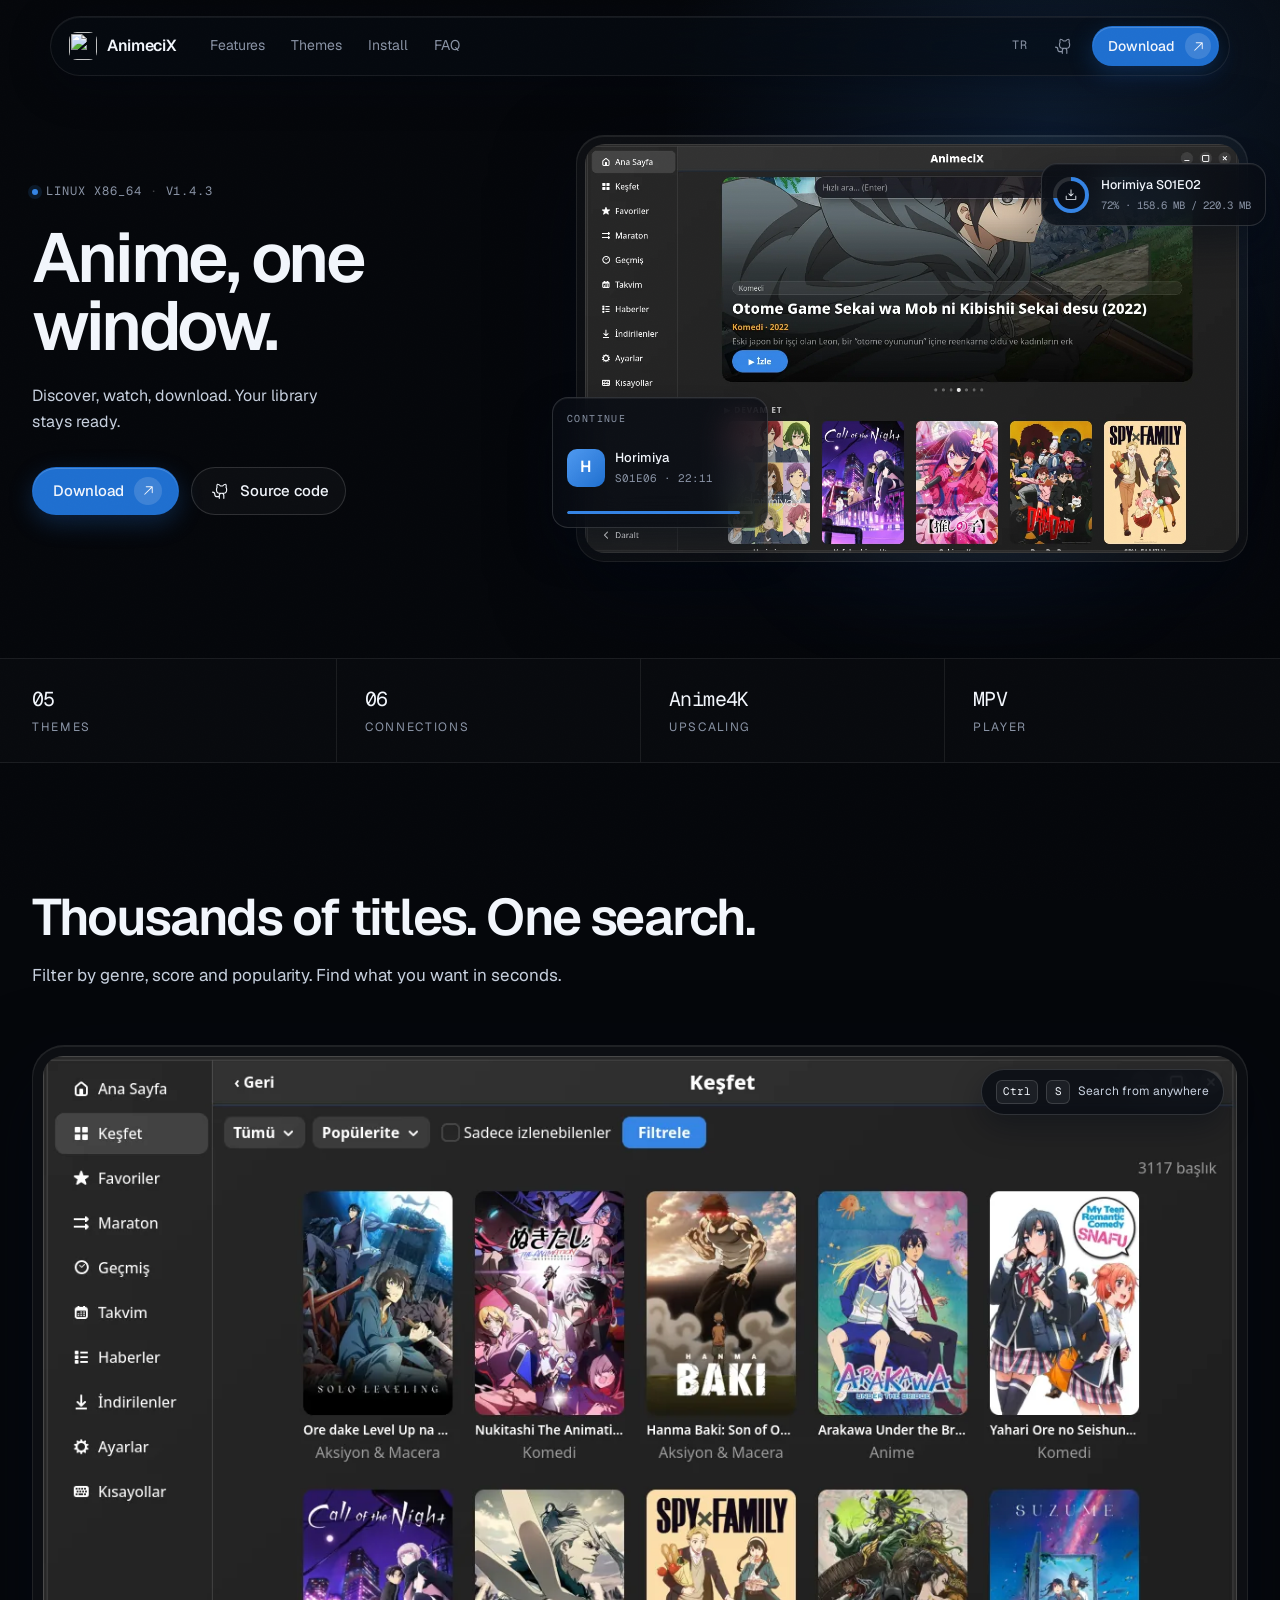
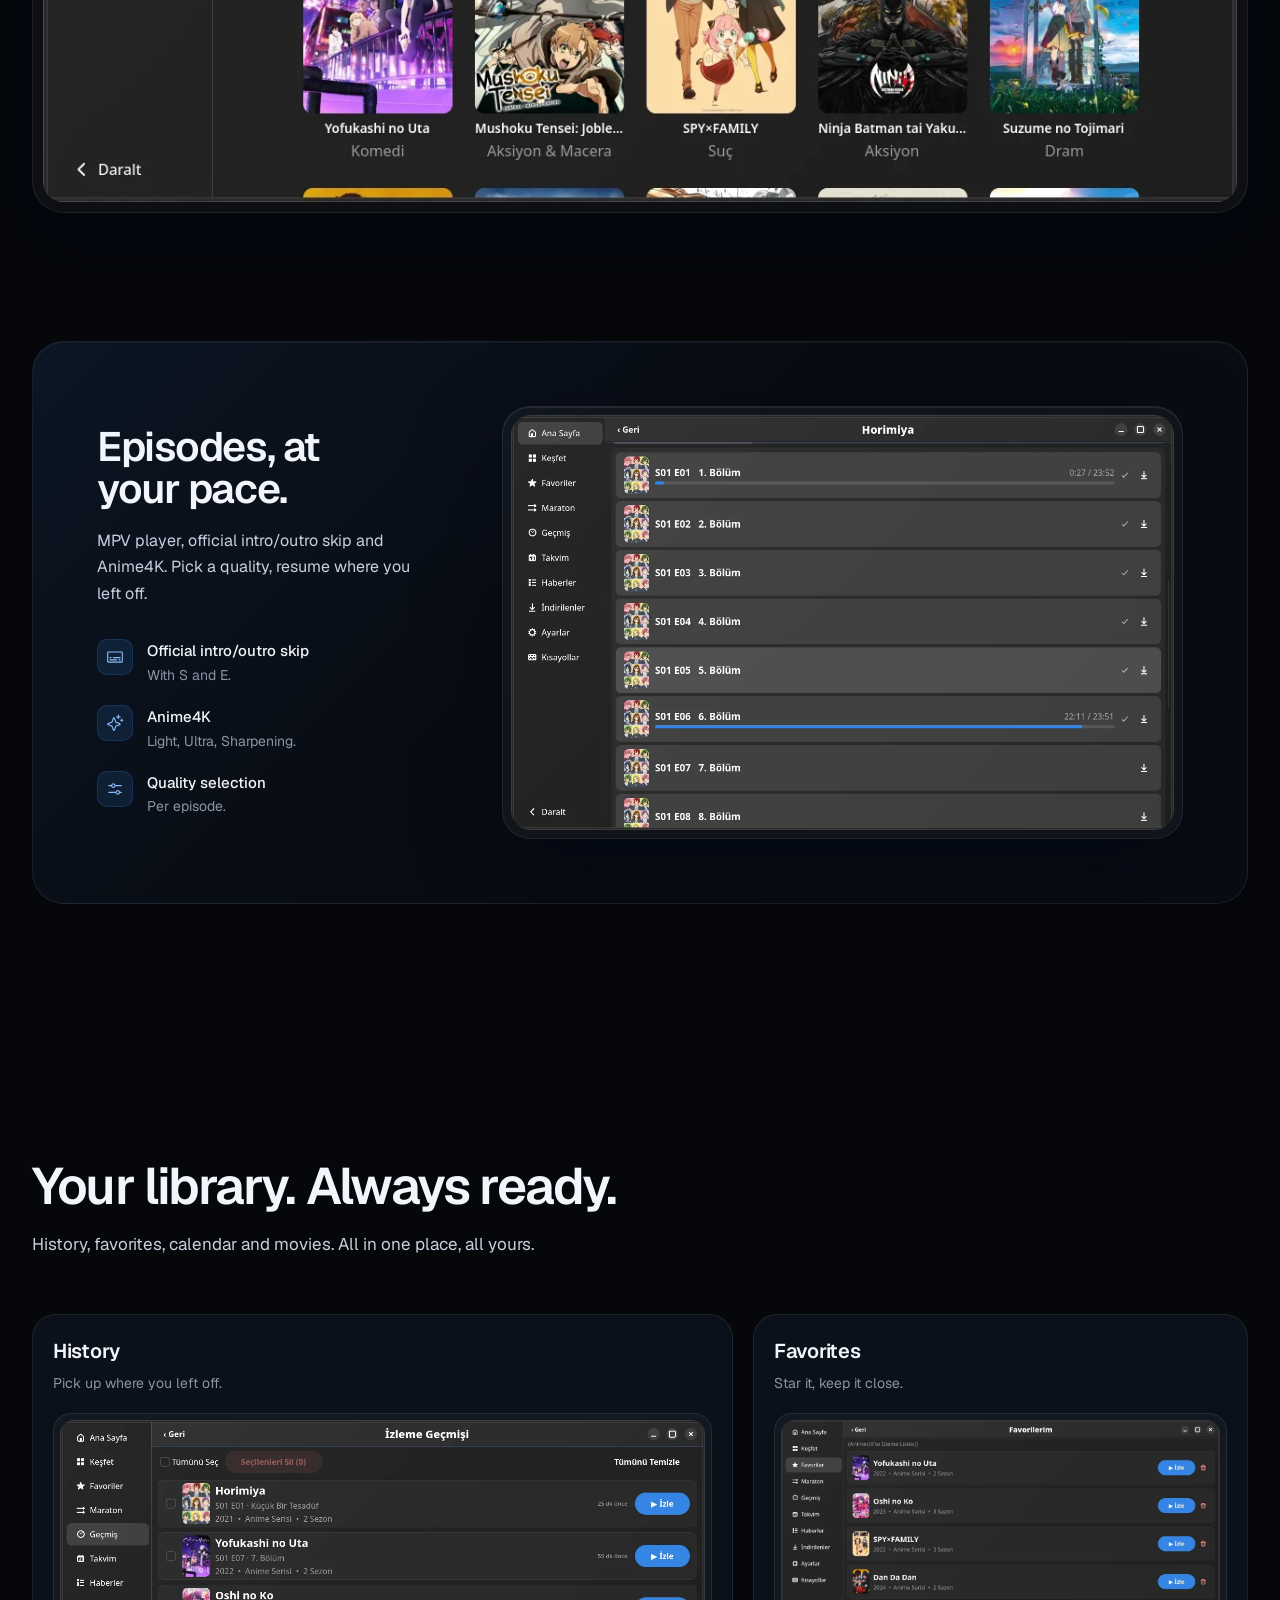
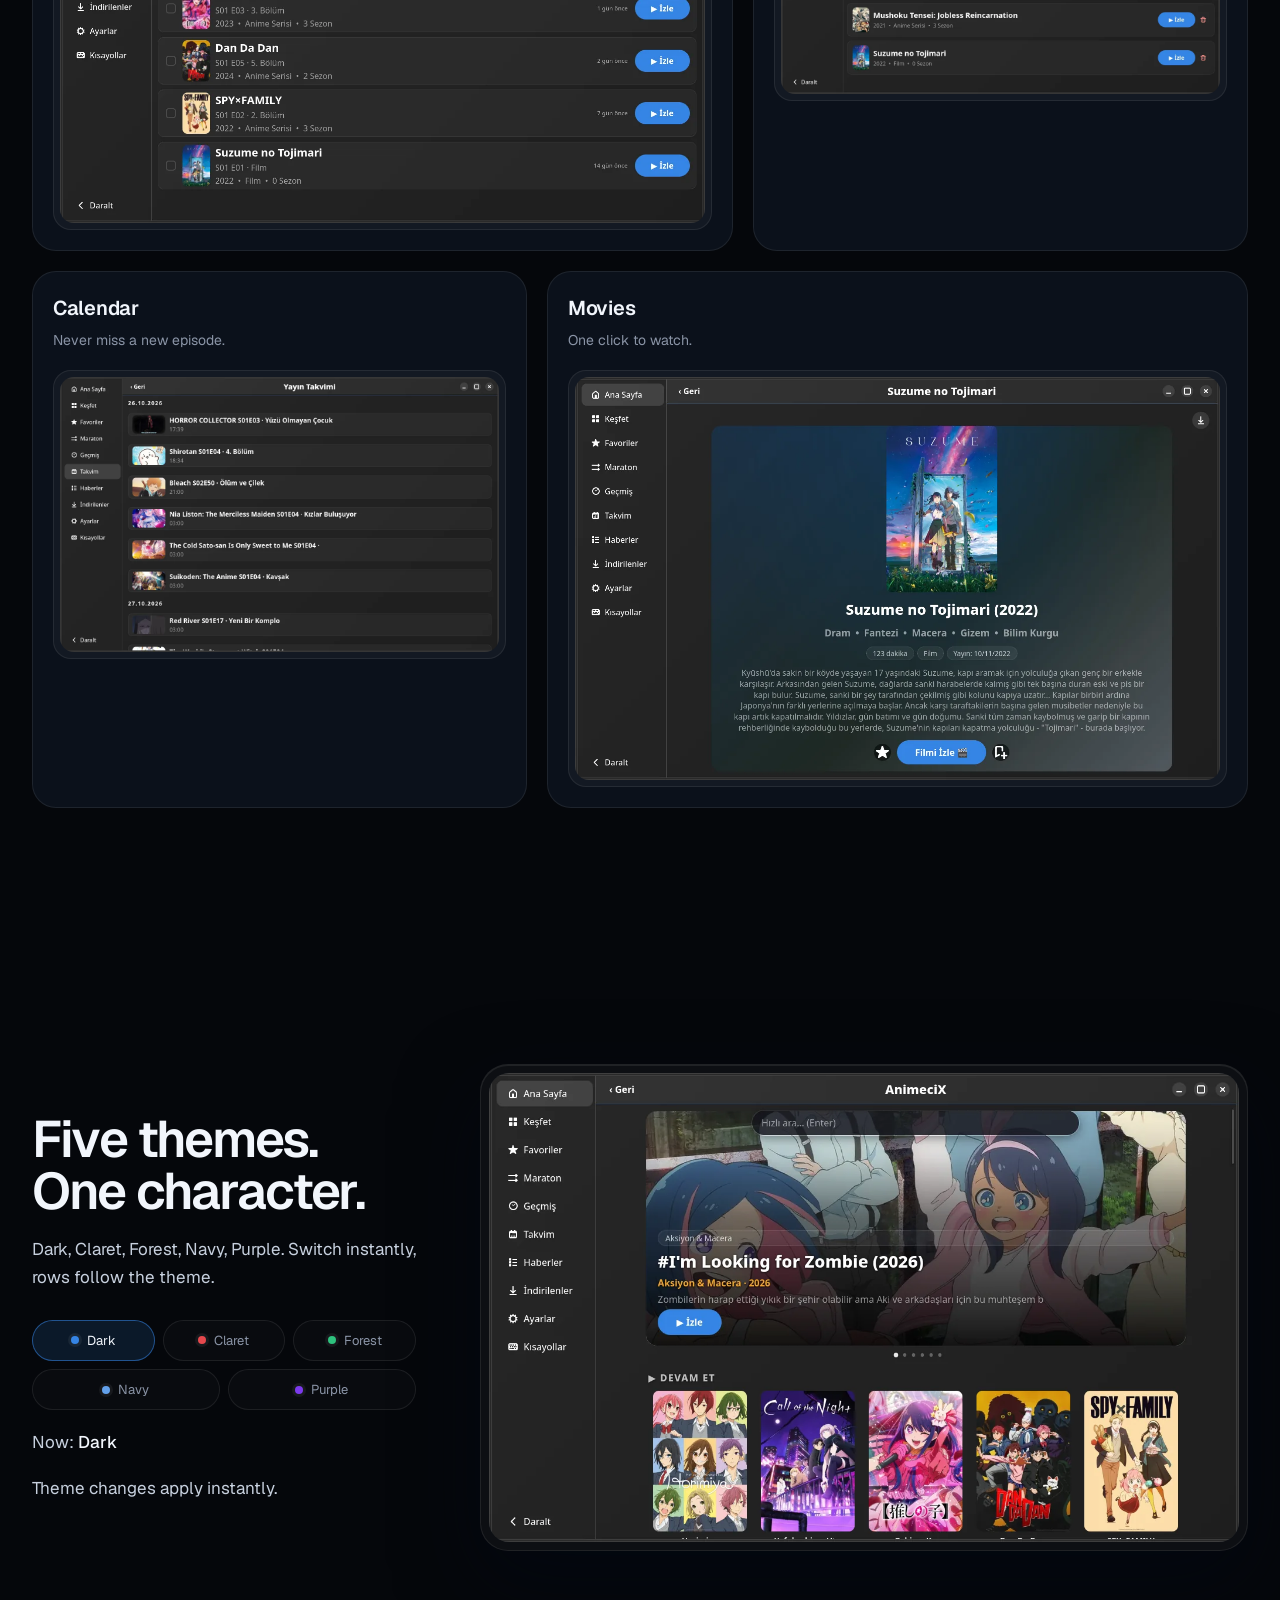
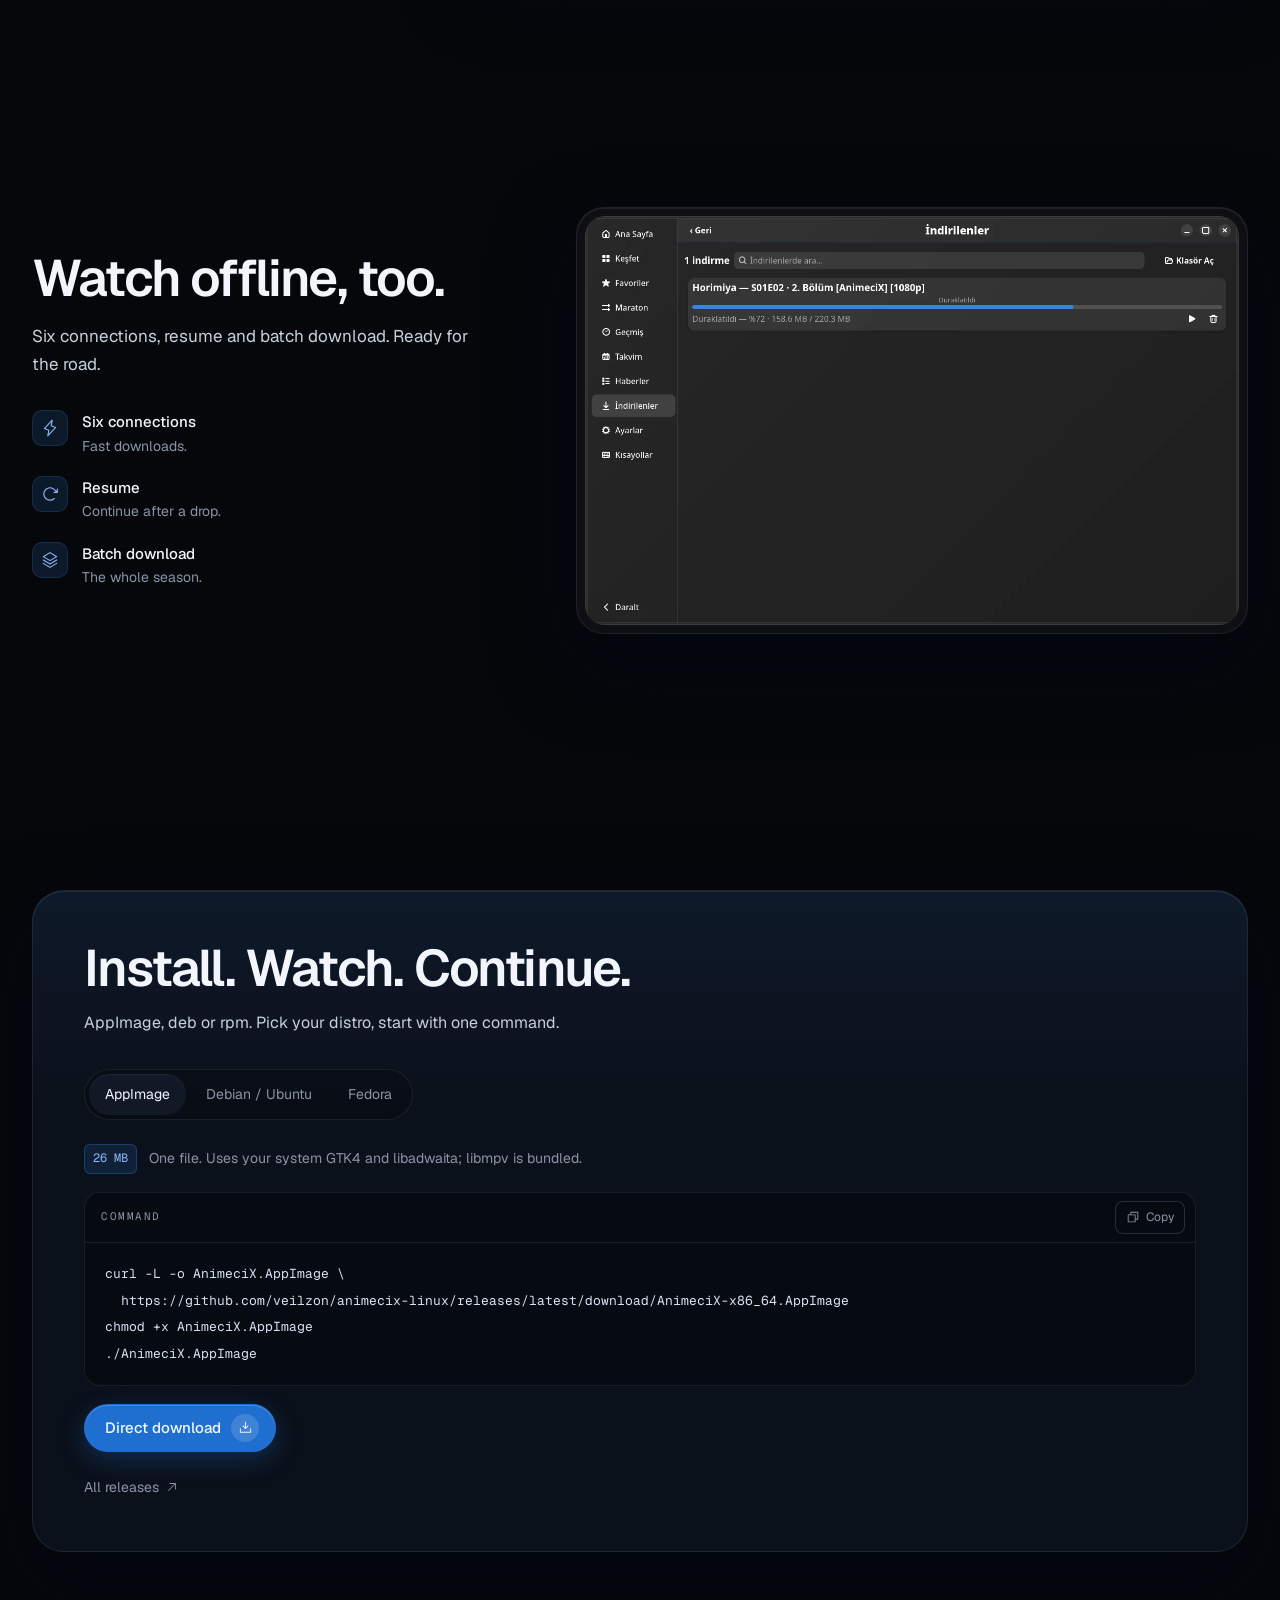
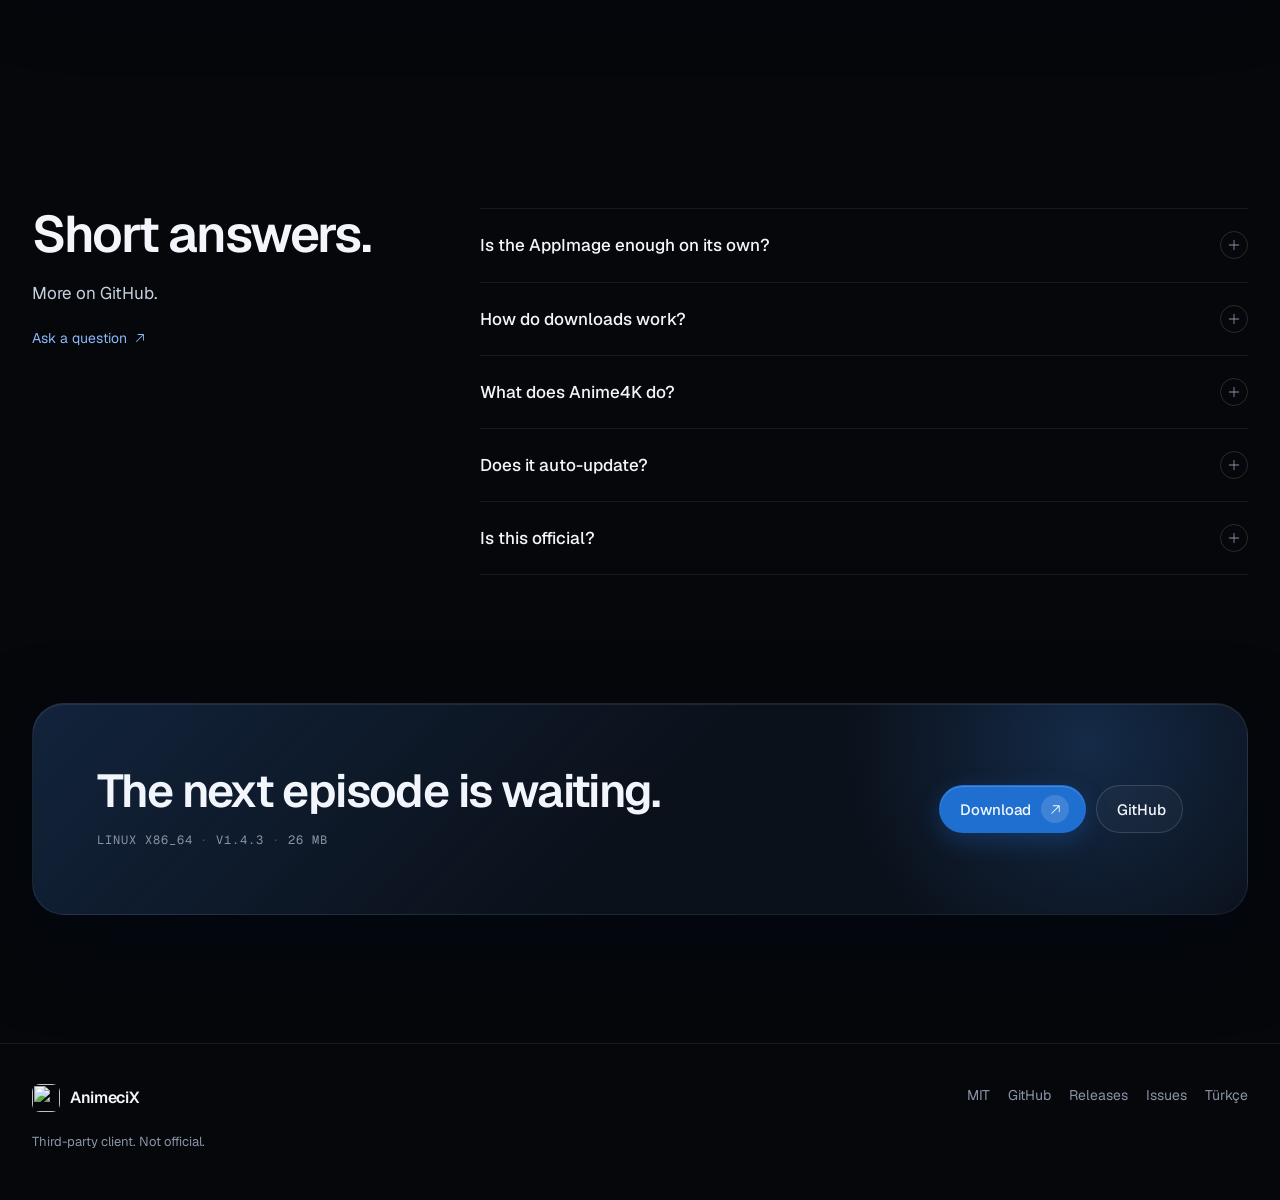
==== commit 0390e9c1: "docs: 1.4.3 indirme bağlantıları ve Arch PKGBUILD" ====
--- a/docs/en.html
+++ b/docs/en.html
@@ -46,7 +46,7 @@
   "name": "AnimeciX",
   "applicationCategory": "MultimediaApplication",
   "operatingSystem": "Linux",
-  "softwareVersion": "1.4.2",
+  "softwareVersion": "1.4.3",
   "dateModified": "2026-10-26",
   "inLanguage": "en",
   "description": "A desktop client for anime, series and movies on Linux. Discover, watch, download. MPV, intro/outro skip, Anime4K, five themes and offline downloads.",
@@ -128,7 +128,7 @@
   <section class="hero" aria-labelledby="hero-title">
     <div class="wrap hero-grid">
       <div class="hero-copy">
-        <p class="version-line"><span class="status-dot" aria-hidden="true"></span> Linux x86_64 <span class="dot-sep" aria-hidden="true">·</span> v1.4.2</p>
+        <p class="version-line"><span class="status-dot" aria-hidden="true"></span> Linux x86_64 <span class="dot-sep" aria-hidden="true">·</span> v1.4.3</p>
         <h1 id="hero-title">Anime, one window.</h1>
         <p class="hero-lead">Discover, watch, download. Your library stays ready.</p>
         <div class="hero-actions">
@@ -427,11 +427,11 @@
               </button>
             </div>
             <pre><code>curl -L -O \
-  https://github.com/veilzon/animecix-linux/releases/download/v1.4.2/animecix_1.4.2_amd64.deb
-sudo apt install ./animecix_1.4.2_amd64.deb</code></pre>
+  https://github.com/veilzon/animecix-linux/releases/download/v1.4.3/animecix_1.4.3_amd64.deb
+sudo apt install ./animecix_1.4.3_amd64.deb</code></pre>
           </div>
           <div class="install-actions">
-            <a class="btn btn-primary" href="https://github.com/veilzon/animecix-linux/releases/download/v1.4.2/animecix_1.4.2_amd64.deb">
+            <a class="btn btn-primary" href="https://github.com/veilzon/animecix-linux/releases/download/v1.4.3/animecix_1.4.3_amd64.deb">
               <span>Direct download</span>
               <span class="btn-icon"><svg class="icon" aria-hidden="true"><use href="assets/icons.svg#download-simple"></use></svg></span>
             </a>
@@ -451,11 +451,11 @@
               </button>
             </div>
             <pre><code>curl -L -O \
-  https://github.com/veilzon/animecix-linux/releases/download/v1.4.2/animecix-1.4.2-1.fc40.x86_64.rpm
-sudo dnf install ./animecix-1.4.2-1.fc40.x86_64.rpm</code></pre>
+  https://github.com/veilzon/animecix-linux/releases/download/v1.4.3/animecix-1.4.3-1.fc40.x86_64.rpm
+sudo dnf install ./animecix-1.4.3-1.fc40.x86_64.rpm</code></pre>
           </div>
           <div class="install-actions">
-            <a class="btn btn-primary" href="https://github.com/veilzon/animecix-linux/releases/download/v1.4.2/animecix-1.4.2-1.fc40.x86_64.rpm">
+            <a class="btn btn-primary" href="https://github.com/veilzon/animecix-linux/releases/download/v1.4.3/animecix-1.4.3-1.fc40.x86_64.rpm">
               <span>Direct download</span>
               <span class="btn-icon"><svg class="icon" aria-hidden="true"><use href="assets/icons.svg#download-simple"></use></svg></span>
             </a>
@@ -524,7 +524,7 @@
       <div class="cta-panel">
         <div class="cta-copy">
           <h2 id="cta-title">The next episode is waiting.</h2>
-          <p class="cta-meta">Linux x86_64 <span class="dot-sep" aria-hidden="true">·</span> v1.4.2 <span class="dot-sep" aria-hidden="true">·</span> 26 MB</p>
+          <p class="cta-meta">Linux x86_64 <span class="dot-sep" aria-hidden="true">·</span> v1.4.3 <span class="dot-sep" aria-hidden="true">·</span> 26 MB</p>
         </div>
         <div class="cta-actions">
           <a class="btn btn-primary" href="#install">
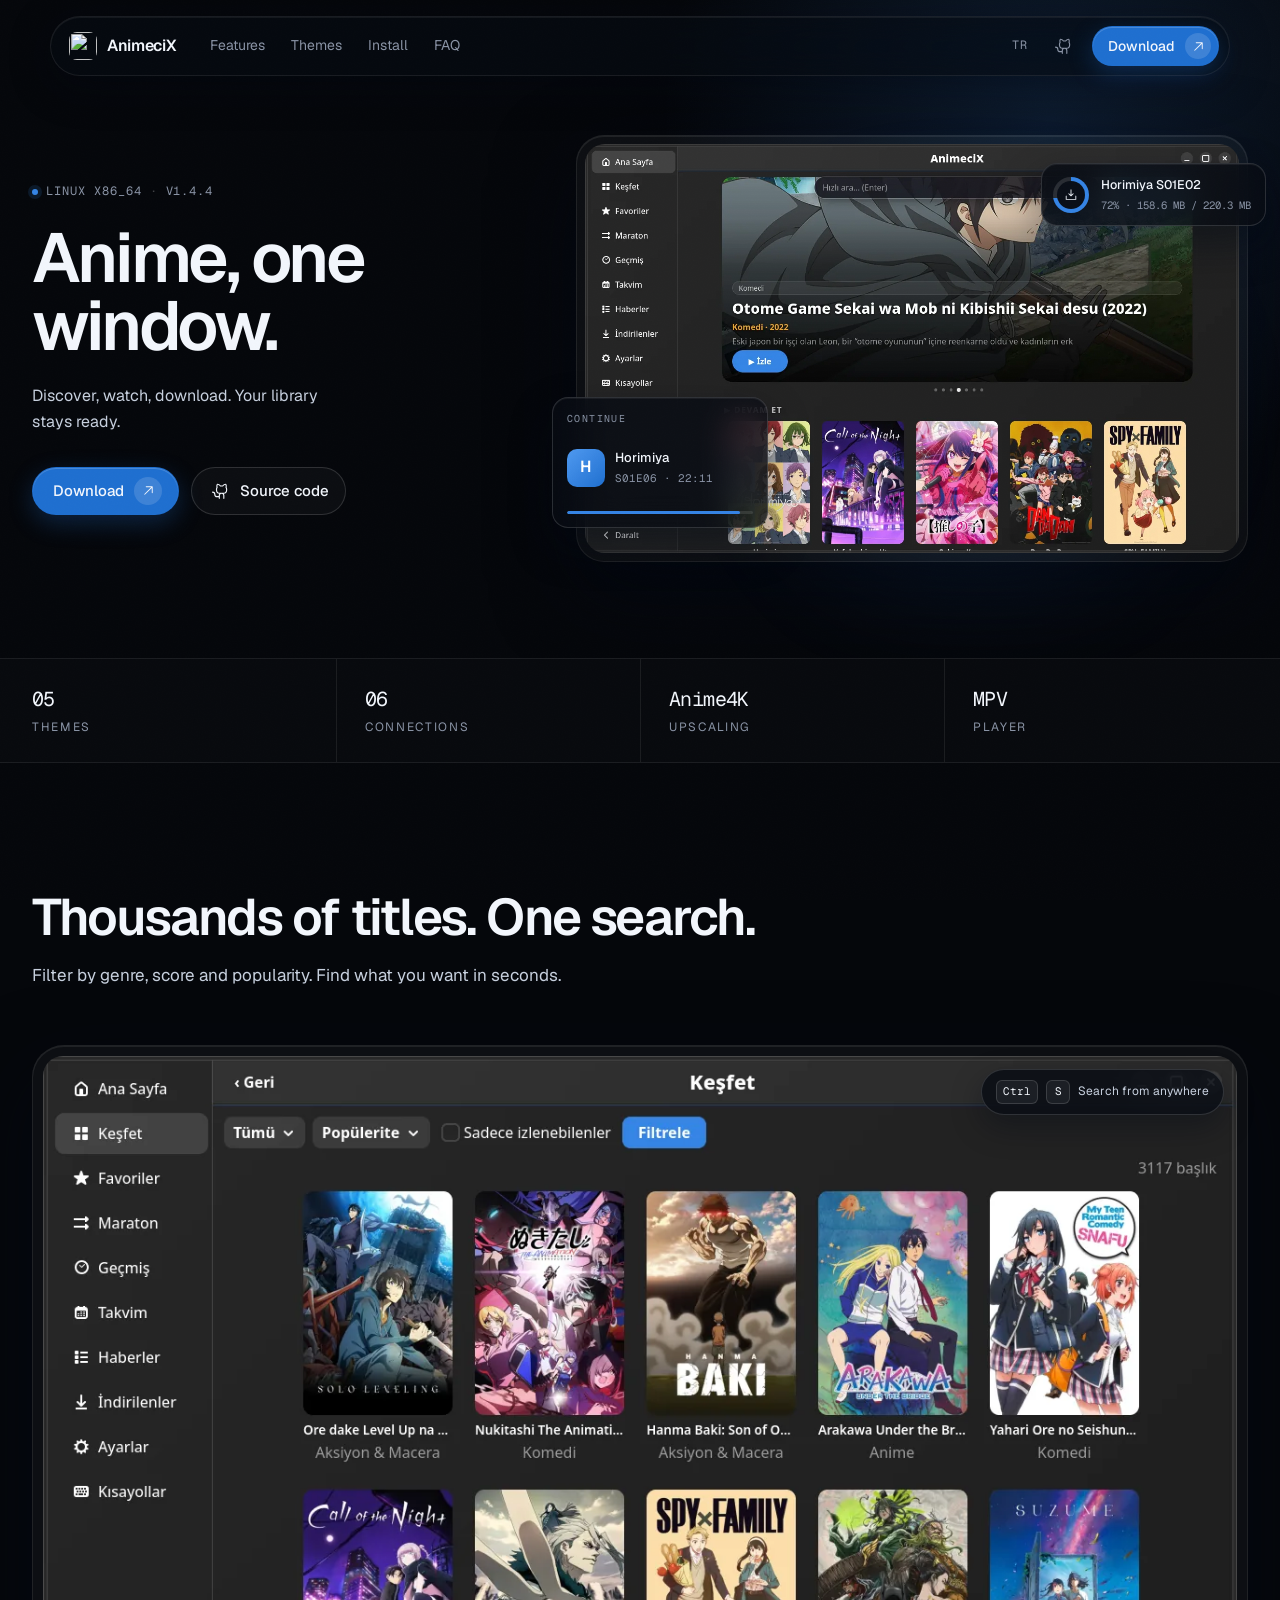
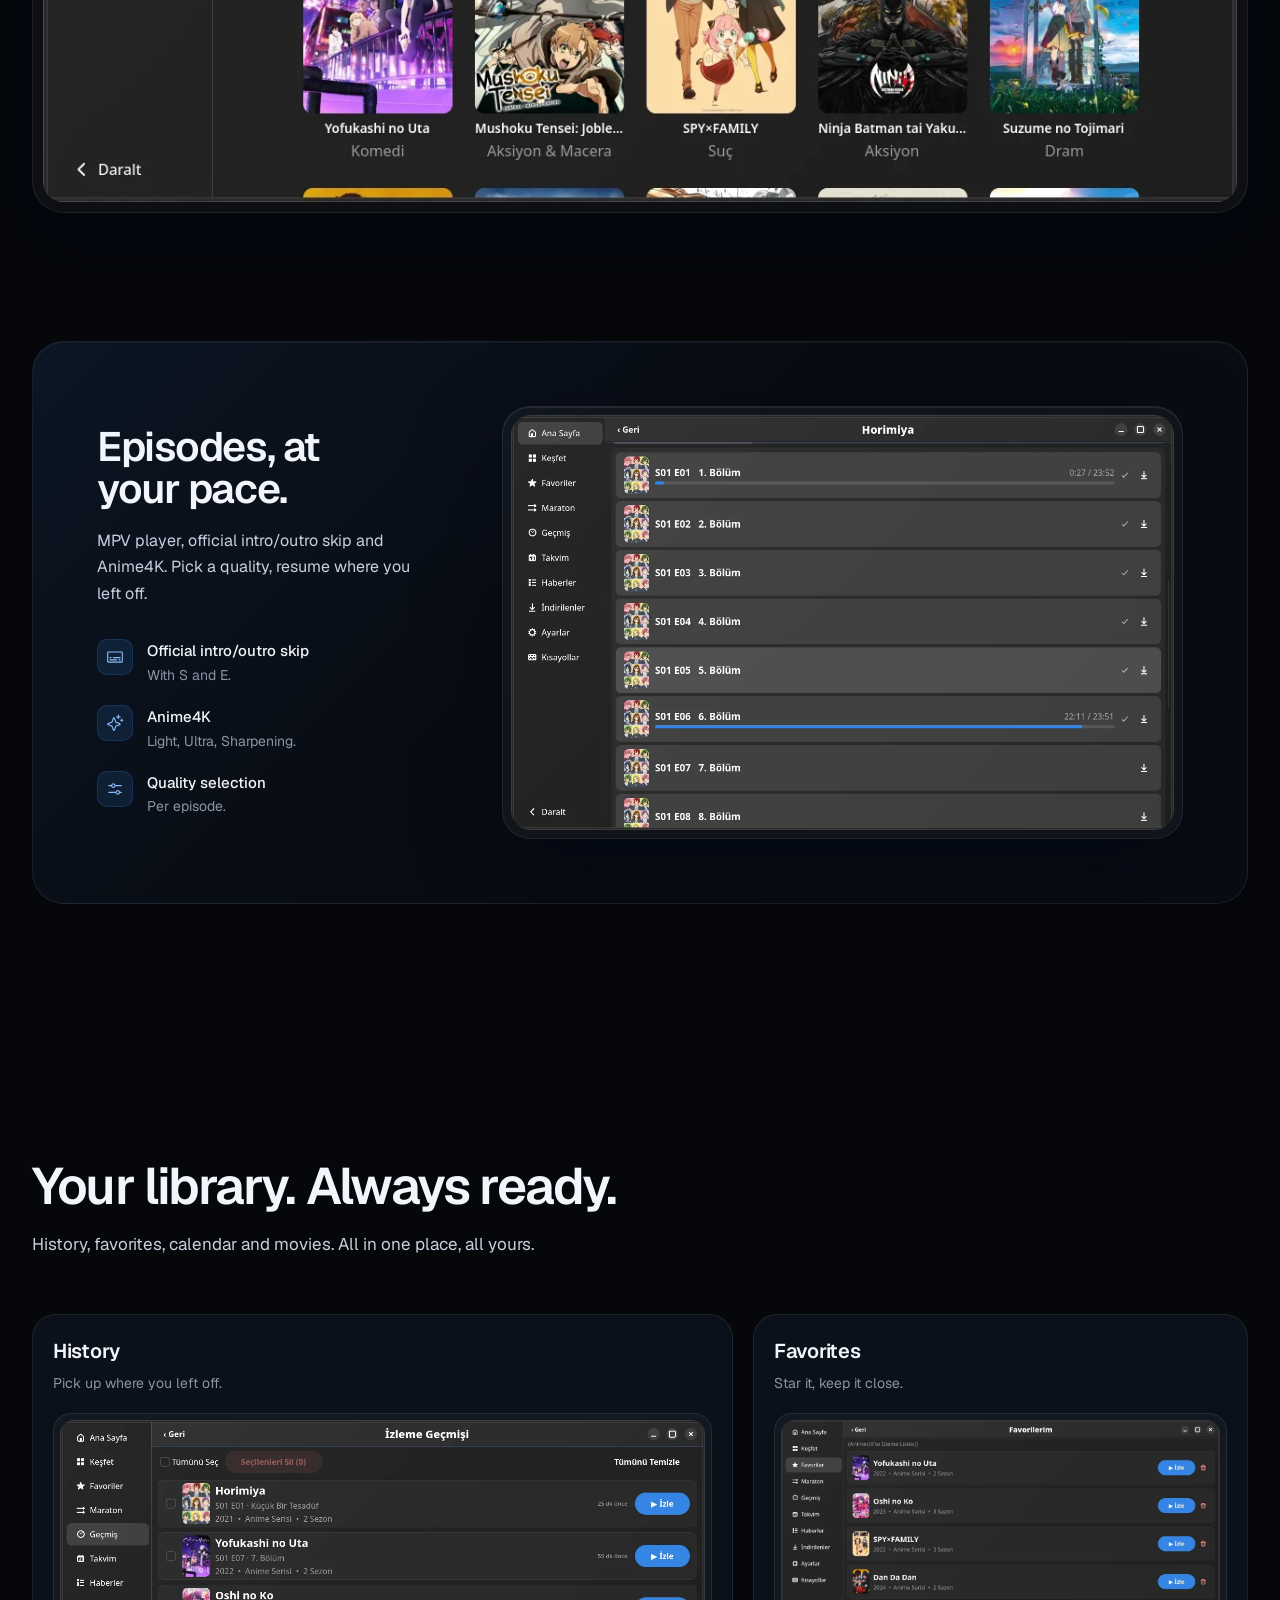
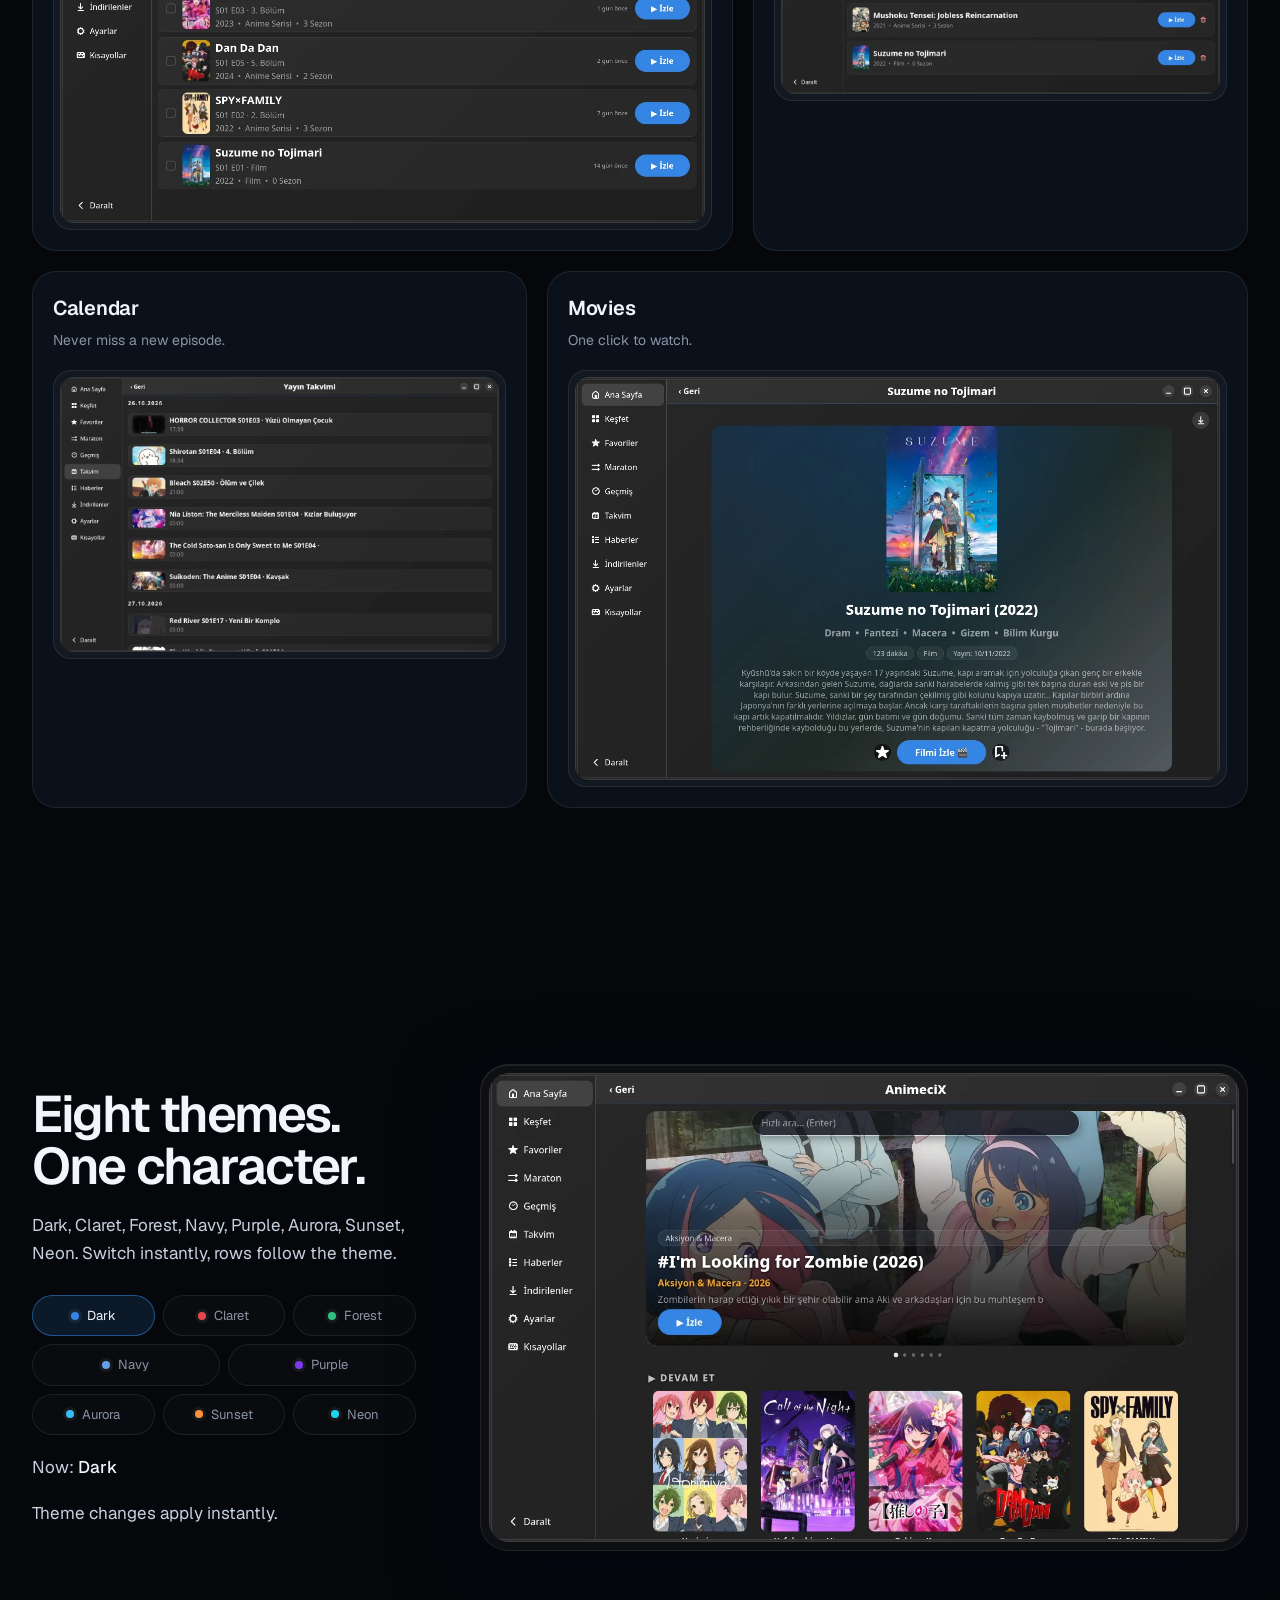
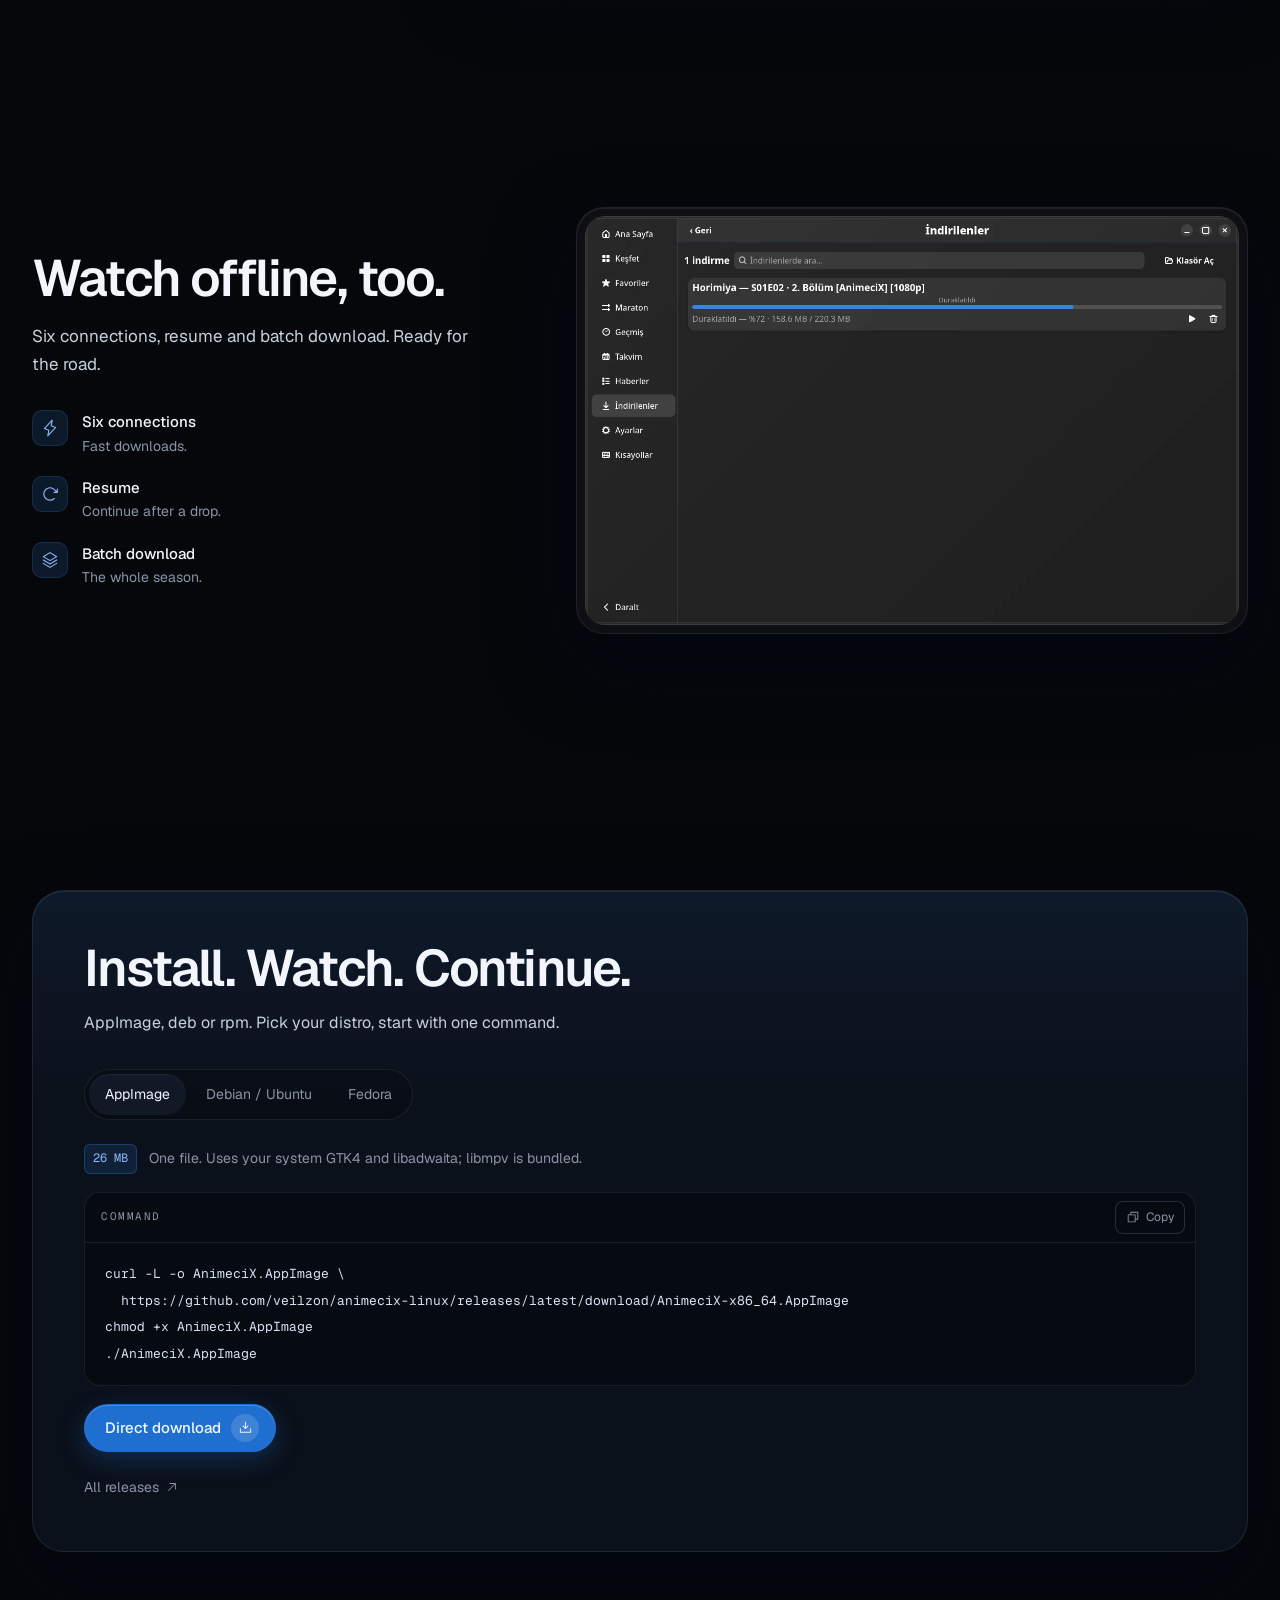
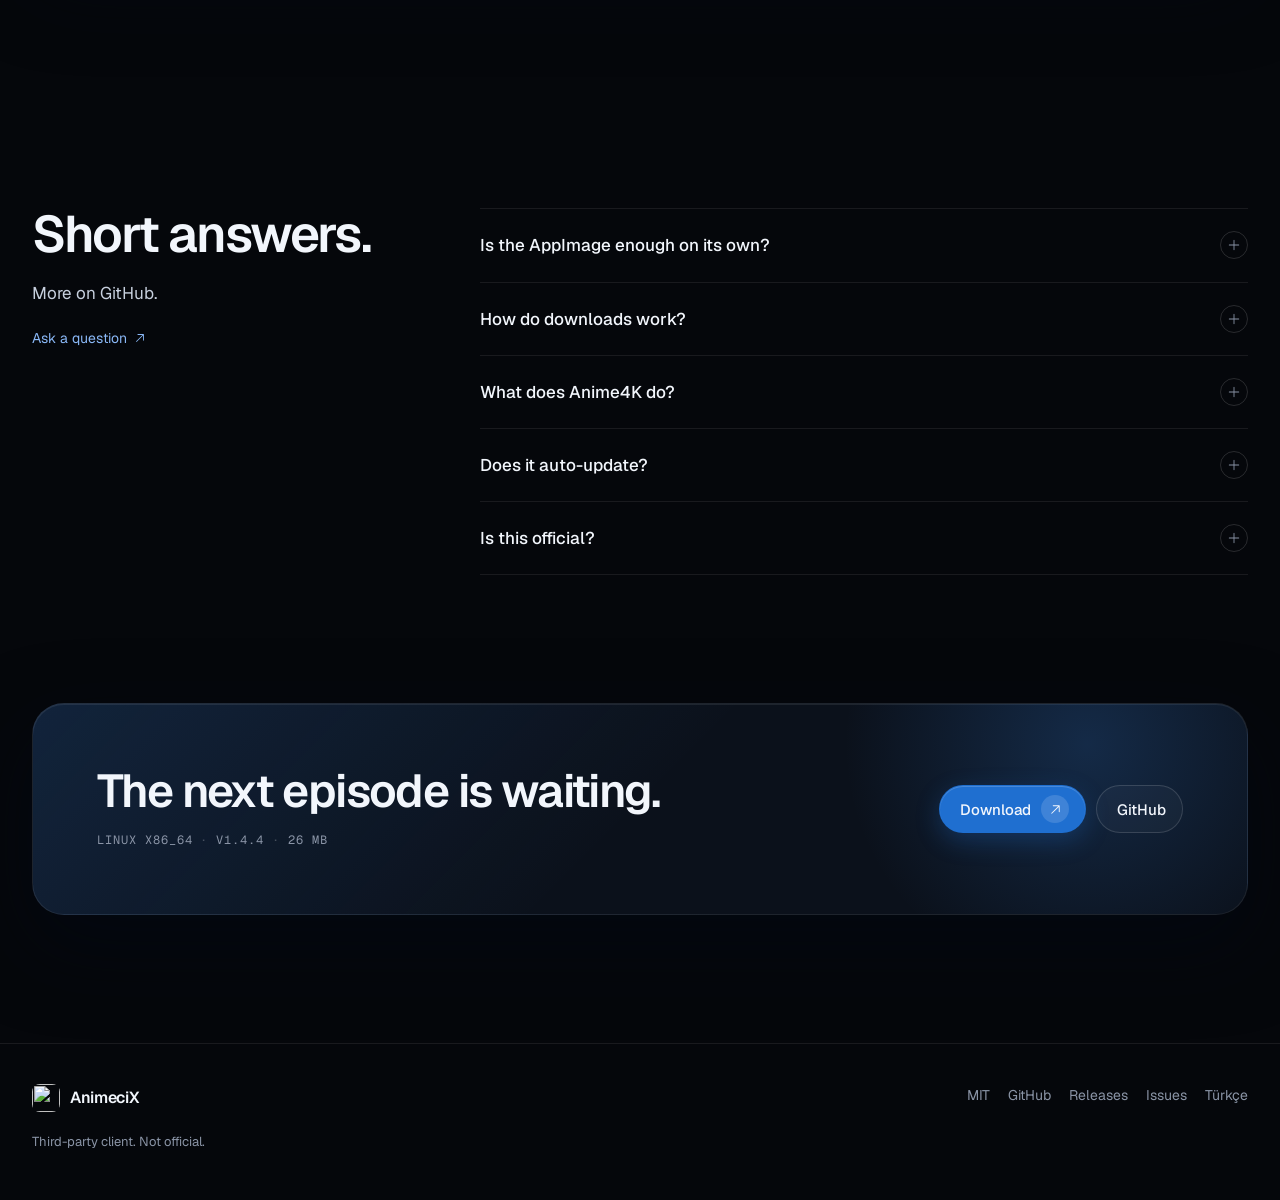
==== commit 9dad82f9: "docs: 1.4.4 indirme bağlantıları ve tema önizlemeleri" ====
--- a/docs/en.html
+++ b/docs/en.html
@@ -5,7 +5,7 @@
 <meta name="viewport" content="width=device-width, initial-scale=1, viewport-fit=cover">
 <meta name="color-scheme" content="dark">
 <title>AnimeciX · Anime, series and movies for Linux</title>
-<meta name="description" content="A desktop client for anime, series and movies on Linux. Discover, watch, download. MPV, intro/outro skip, Anime4K, five themes and offline downloads.">
+<meta name="description" content="A desktop client for anime, series and movies on Linux. Discover, watch, download. MPV, intro/outro skip, Anime4K, eight themes and offline downloads.">
 <meta name="keywords" content="anime, linux, gtk4, libadwaita, appimage, mpv, anime4k, anime download">
 <meta name="author" content="veilzon">
 <meta name="theme-color" content="#05070B">
@@ -19,7 +19,7 @@
 <meta property="og:type" content="website">
 <meta property="og:site_name" content="AnimeciX">
 <meta property="og:title" content="AnimeciX · Anime, one window.">
-<meta property="og:description" content="A desktop client for anime, series and movies on Linux. Discover, watch, download. MPV, intro/outro skip, Anime4K, five themes and offline downloads.">
+<meta property="og:description" content="A desktop client for anime, series and movies on Linux. Discover, watch, download. MPV, intro/outro skip, Anime4K, eight themes and offline downloads.">
 <meta property="og:url" content="https://veilzon.github.io/animecix-linux/en.html">
 <meta property="og:image" content="https://veilzon.github.io/animecix-linux/assets/og.png">
 <meta property="og:image:width" content="1200">
@@ -46,10 +46,10 @@
   "name": "AnimeciX",
   "applicationCategory": "MultimediaApplication",
   "operatingSystem": "Linux",
-  "softwareVersion": "1.4.3",
+  "softwareVersion": "1.4.4",
   "dateModified": "2026-10-26",
   "inLanguage": "en",
-  "description": "A desktop client for anime, series and movies on Linux. Discover, watch, download. MPV, intro/outro skip, Anime4K, five themes and offline downloads.",
+  "description": "A desktop client for anime, series and movies on Linux. Discover, watch, download. MPV, intro/outro skip, Anime4K, eight themes and offline downloads.",
   "url": "https://veilzon.github.io/animecix-linux/en.html",
   "downloadUrl": "https://github.com/veilzon/animecix-linux/releases/latest",
   "screenshot": "https://veilzon.github.io/animecix-linux/assets/screenshots/home.webp",
@@ -128,7 +128,7 @@
   <section class="hero" aria-labelledby="hero-title">
     <div class="wrap hero-grid">
       <div class="hero-copy">
-        <p class="version-line"><span class="status-dot" aria-hidden="true"></span> Linux x86_64 <span class="dot-sep" aria-hidden="true">·</span> v1.4.3</p>
+        <p class="version-line"><span class="status-dot" aria-hidden="true"></span> Linux x86_64 <span class="dot-sep" aria-hidden="true">·</span> v1.4.4</p>
         <h1 id="hero-title">Anime, one window.</h1>
         <p class="hero-lead">Discover, watch, download. Your library stays ready.</p>
         <div class="hero-actions">
@@ -311,14 +311,17 @@
   <section class="section themes" id="themes" aria-labelledby="themes-title">
     <div class="wrap themes-grid">
       <div class="themes-copy">
-        <h2 id="themes-title">Five themes. One character.</h2>
-        <p>Dark, Claret, Forest, Navy, Purple. Switch instantly, rows follow the theme.</p>
+        <h2 id="themes-title">Eight themes. One character.</h2>
+        <p>Dark, Claret, Forest, Navy, Purple, Aurora, Sunset, Neon. Switch instantly, rows follow the theme.</p>
         <div class="theme-controls" role="group" aria-label="Theme selection">
           <button class="theme-button" type="button" data-theme="koyu" data-theme-label="Dark" aria-pressed="true"><span class="theme-dot" style="--dot:#3584E4" aria-hidden="true"></span>Dark</button>
           <button class="theme-button" type="button" data-theme="bordo" data-theme-label="Claret" aria-pressed="false"><span class="theme-dot" style="--dot:#E5484D" aria-hidden="true"></span>Claret</button>
           <button class="theme-button" type="button" data-theme="orman" data-theme-label="Forest" aria-pressed="false"><span class="theme-dot" style="--dot:#2EC27E" aria-hidden="true"></span>Forest</button>
           <button class="theme-button" type="button" data-theme="lacivert" data-theme-label="Navy" aria-pressed="false"><span class="theme-dot" style="--dot:#62A0EA" aria-hidden="true"></span>Navy</button>
           <button class="theme-button" type="button" data-theme="mor" data-theme-label="Purple" aria-pressed="false"><span class="theme-dot" style="--dot:#7C3AED" aria-hidden="true"></span>Purple</button>
+          <button class="theme-button" type="button" data-theme="aurora" data-theme-label="Aurora" aria-pressed="false"><span class="theme-dot" style="--dot:#38BDF8" aria-hidden="true"></span>Aurora</button>
+          <button class="theme-button" type="button" data-theme="gunbatimi" data-theme-label="Sunset" aria-pressed="false"><span class="theme-dot" style="--dot:#FB923C" aria-hidden="true"></span>Sunset</button>
+          <button class="theme-button" type="button" data-theme="neon" data-theme-label="Neon" aria-pressed="false"><span class="theme-dot" style="--dot:#22D3EE" aria-hidden="true"></span>Neon</button>
         </div>
         <p class="theme-status" aria-live="polite">Now: <strong data-theme-name>Dark</strong></p>
         <p class="theme-note">Theme changes apply instantly.</p>
@@ -331,6 +334,9 @@
             <img class="theme-preview" data-theme-preview="orman" src="assets/screenshots/theme-orman.webp" width="1280" height="800" alt="AnimeciX home screen, Forest theme" loading="lazy" decoding="async" aria-hidden="true">
             <img class="theme-preview" data-theme-preview="lacivert" src="assets/screenshots/theme-lacivert.webp" width="1280" height="800" alt="AnimeciX home screen, Navy theme" loading="lazy" decoding="async" aria-hidden="true">
             <img class="theme-preview" data-theme-preview="mor" src="assets/screenshots/theme-mor.webp" width="1280" height="800" alt="AnimeciX home screen, Purple theme" loading="lazy" decoding="async" aria-hidden="true">
+            <img class="theme-preview" data-theme-preview="aurora" src="assets/screenshots/theme-aurora.webp" width="1280" height="800" alt="AnimeciX home screen, Aurora theme" loading="lazy" decoding="async" aria-hidden="true">
+            <img class="theme-preview" data-theme-preview="gunbatimi" src="assets/screenshots/theme-gunbatimi.webp" width="1280" height="800" alt="AnimeciX home screen, Sunset theme" loading="lazy" decoding="async" aria-hidden="true">
+            <img class="theme-preview" data-theme-preview="neon" src="assets/screenshots/theme-neon.webp" width="1280" height="800" alt="AnimeciX home screen, Neon theme" loading="lazy" decoding="async" aria-hidden="true">
           </div>
         </div>
       </div>
@@ -427,11 +433,11 @@
               </button>
             </div>
             <pre><code>curl -L -O \
-  https://github.com/veilzon/animecix-linux/releases/download/v1.4.3/animecix_1.4.3_amd64.deb
-sudo apt install ./animecix_1.4.3_amd64.deb</code></pre>
+  https://github.com/veilzon/animecix-linux/releases/download/v1.4.4/animecix_1.4.4_amd64.deb
+sudo apt install ./animecix_1.4.4_amd64.deb</code></pre>
           </div>
           <div class="install-actions">
-            <a class="btn btn-primary" href="https://github.com/veilzon/animecix-linux/releases/download/v1.4.3/animecix_1.4.3_amd64.deb">
+            <a class="btn btn-primary" href="https://github.com/veilzon/animecix-linux/releases/download/v1.4.4/animecix_1.4.4_amd64.deb">
               <span>Direct download</span>
               <span class="btn-icon"><svg class="icon" aria-hidden="true"><use href="assets/icons.svg#download-simple"></use></svg></span>
             </a>
@@ -451,11 +457,11 @@
               </button>
             </div>
             <pre><code>curl -L -O \
-  https://github.com/veilzon/animecix-linux/releases/download/v1.4.3/animecix-1.4.3-1.fc40.x86_64.rpm
-sudo dnf install ./animecix-1.4.3-1.fc40.x86_64.rpm</code></pre>
+  https://github.com/veilzon/animecix-linux/releases/download/v1.4.4/animecix-1.4.4-1.fc40.x86_64.rpm
+sudo dnf install ./animecix-1.4.4-1.fc40.x86_64.rpm</code></pre>
           </div>
           <div class="install-actions">
-            <a class="btn btn-primary" href="https://github.com/veilzon/animecix-linux/releases/download/v1.4.3/animecix-1.4.3-1.fc40.x86_64.rpm">
+            <a class="btn btn-primary" href="https://github.com/veilzon/animecix-linux/releases/download/v1.4.4/animecix-1.4.4-1.fc40.x86_64.rpm">
               <span>Direct download</span>
               <span class="btn-icon"><svg class="icon" aria-hidden="true"><use href="assets/icons.svg#download-simple"></use></svg></span>
             </a>
@@ -524,7 +530,7 @@
       <div class="cta-panel">
         <div class="cta-copy">
           <h2 id="cta-title">The next episode is waiting.</h2>
-          <p class="cta-meta">Linux x86_64 <span class="dot-sep" aria-hidden="true">·</span> v1.4.3 <span class="dot-sep" aria-hidden="true">·</span> 26 MB</p>
+          <p class="cta-meta">Linux x86_64 <span class="dot-sep" aria-hidden="true">·</span> v1.4.4 <span class="dot-sep" aria-hidden="true">·</span> 26 MB</p>
         </div>
         <div class="cta-actions">
           <a class="btn btn-primary" href="#install">
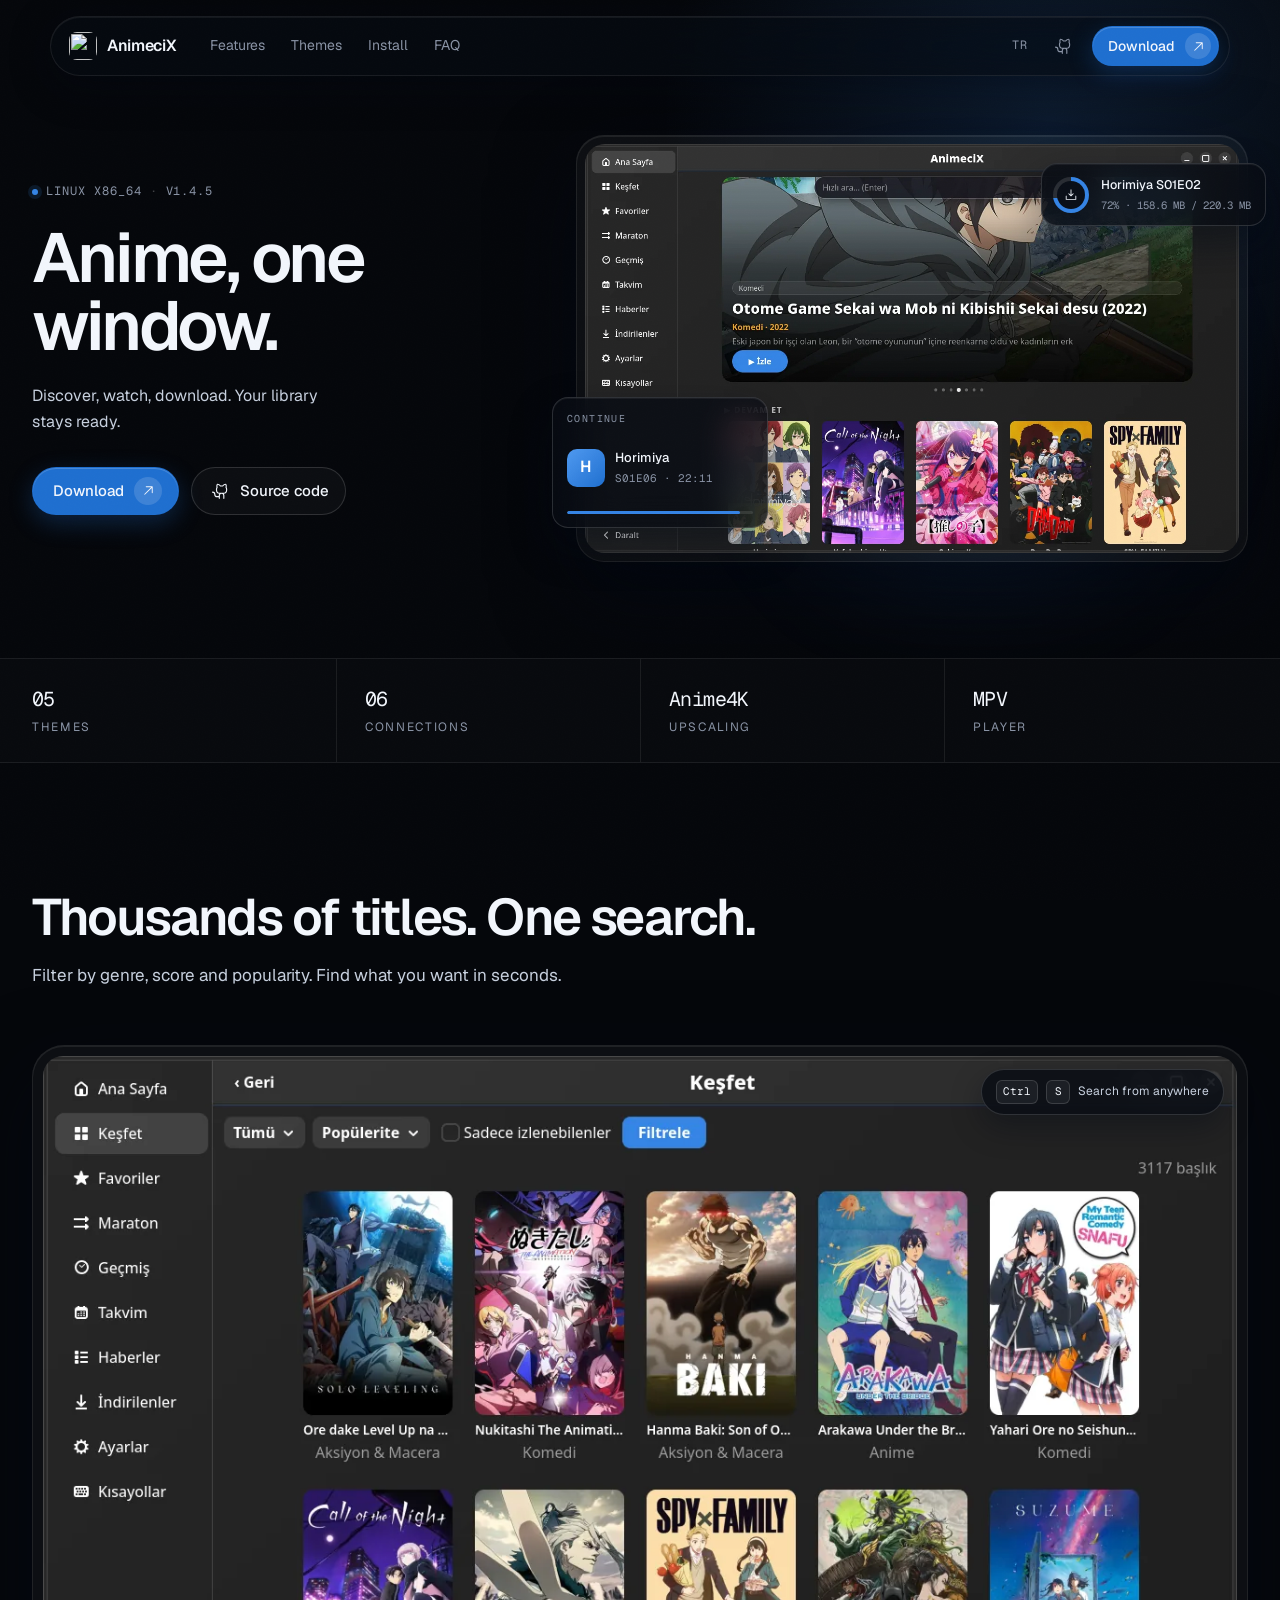
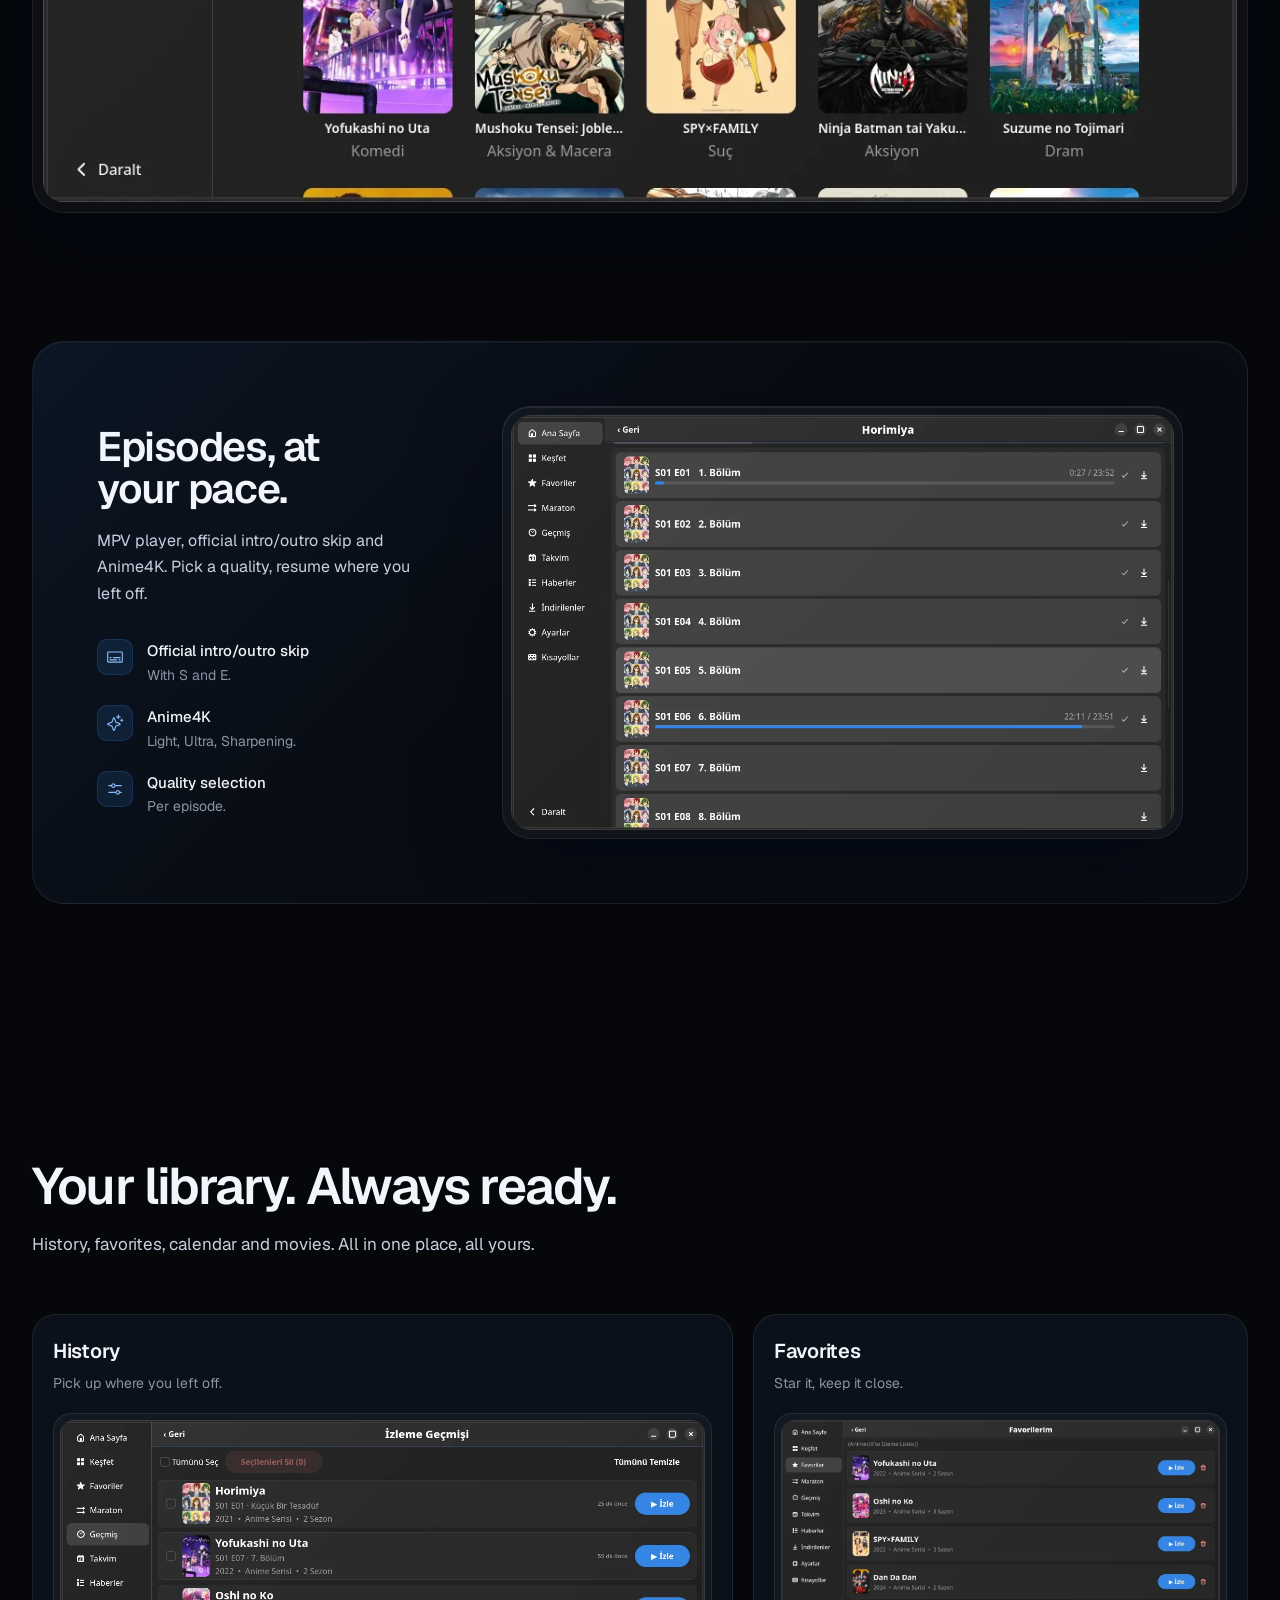
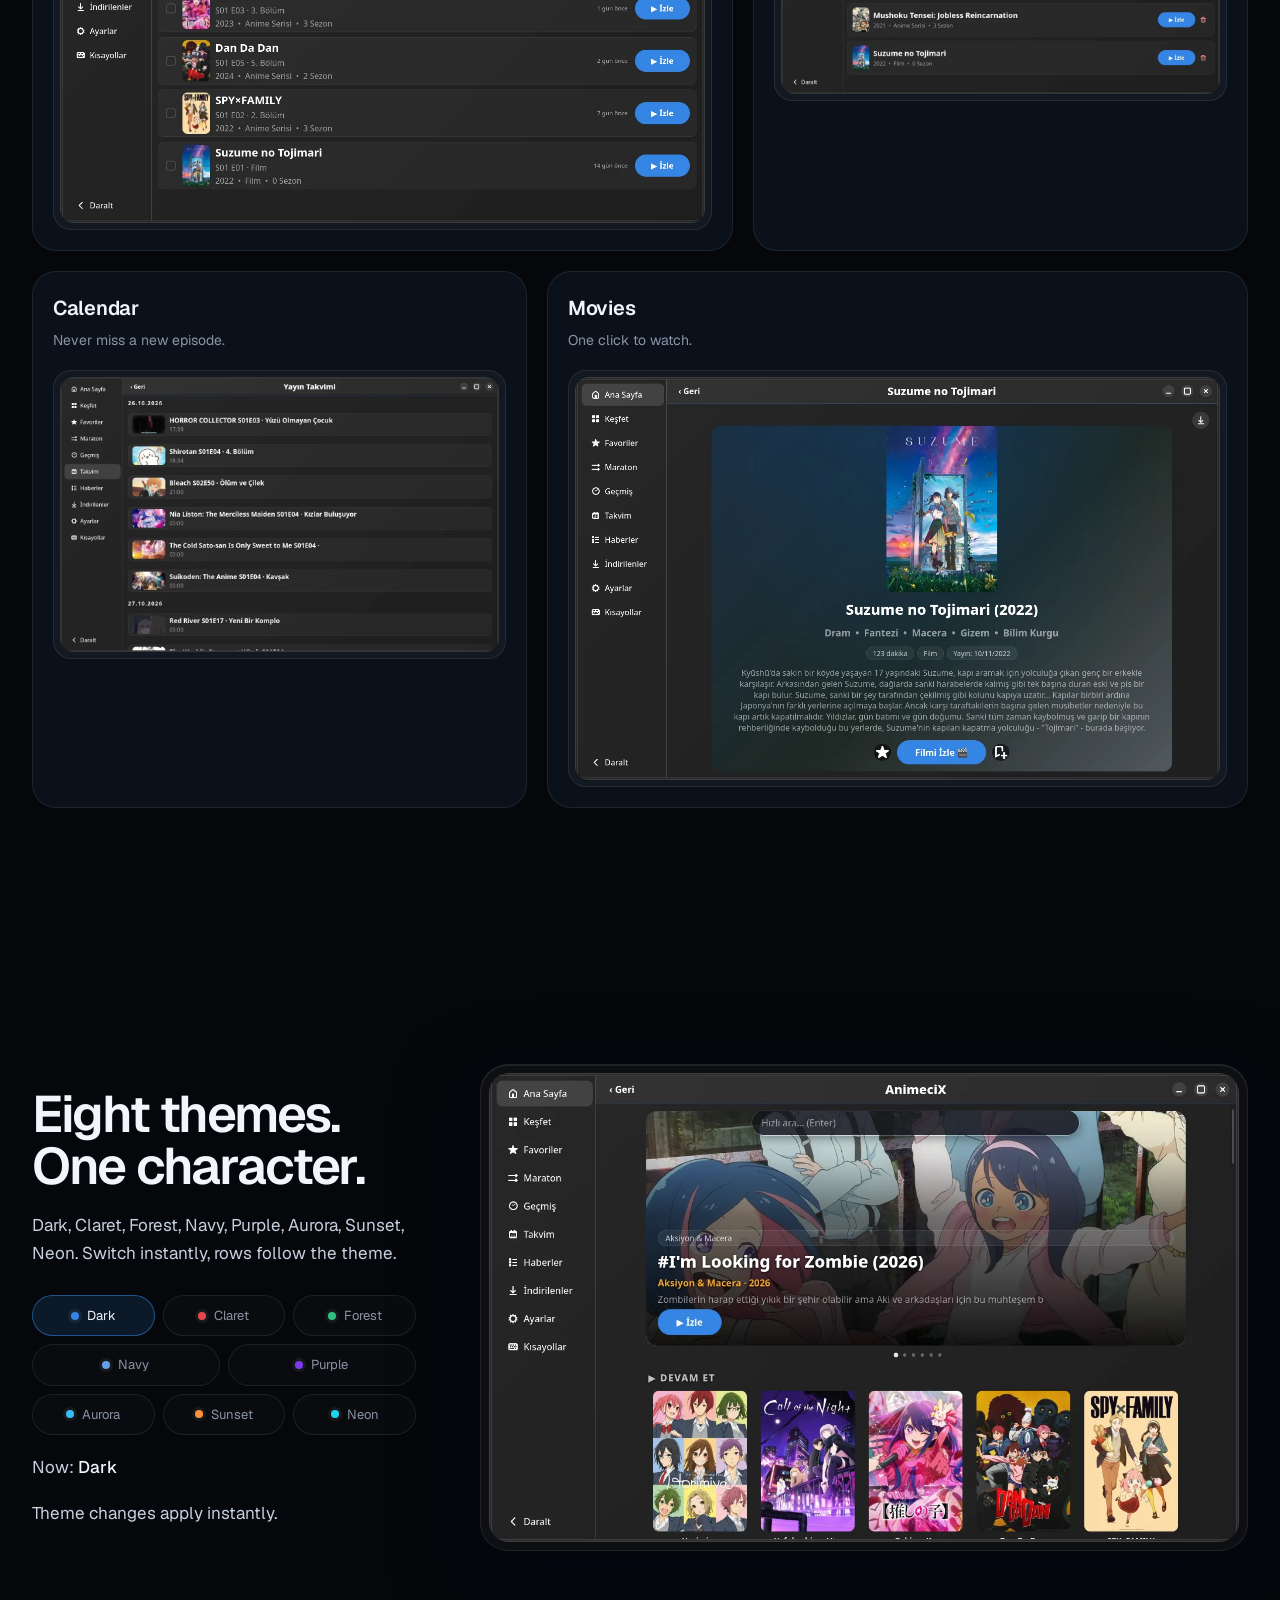
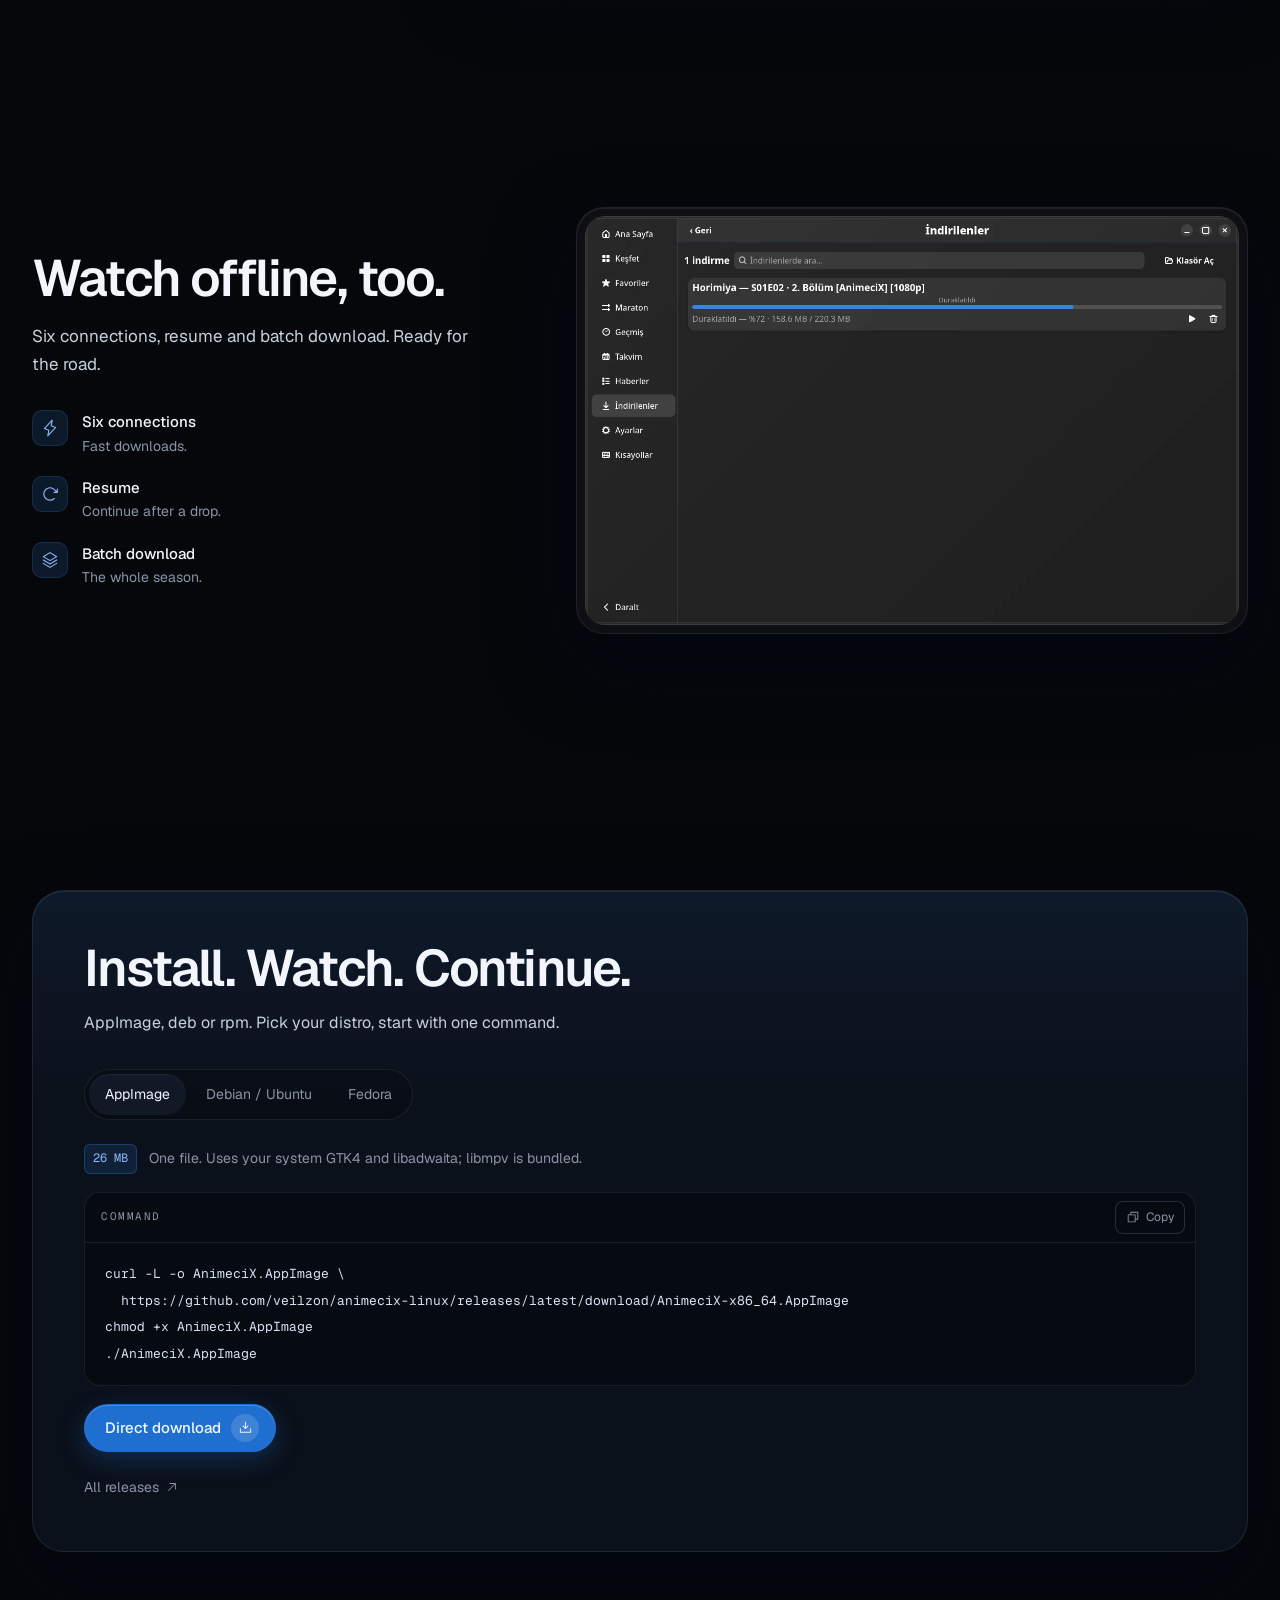
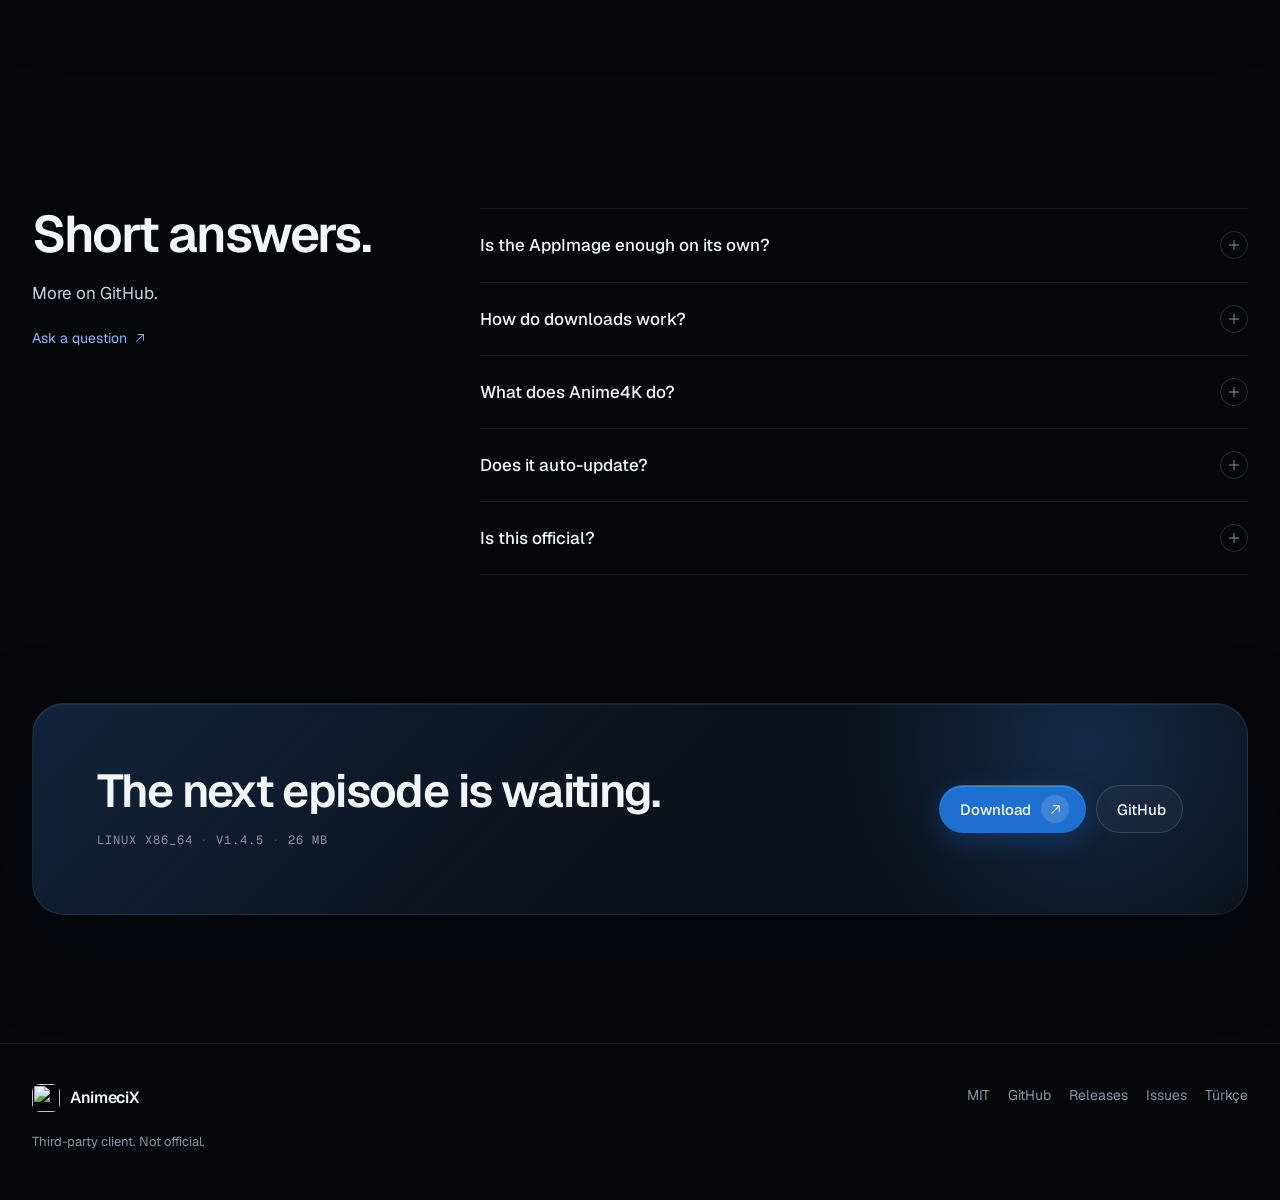
==== commit 00adb397: "docs: update downloads for v1.4.5" ====
--- a/docs/en.html
+++ b/docs/en.html
@@ -46,7 +46,7 @@
   "name": "AnimeciX",
   "applicationCategory": "MultimediaApplication",
   "operatingSystem": "Linux",
-  "softwareVersion": "1.4.4",
+  "softwareVersion": "1.4.5",
   "dateModified": "2026-10-26",
   "inLanguage": "en",
   "description": "A desktop client for anime, series and movies on Linux. Discover, watch, download. MPV, intro/outro skip, Anime4K, eight themes and offline downloads.",
@@ -128,7 +128,7 @@
   <section class="hero" aria-labelledby="hero-title">
     <div class="wrap hero-grid">
       <div class="hero-copy">
-        <p class="version-line"><span class="status-dot" aria-hidden="true"></span> Linux x86_64 <span class="dot-sep" aria-hidden="true">·</span> v1.4.4</p>
+        <p class="version-line"><span class="status-dot" aria-hidden="true"></span> Linux x86_64 <span class="dot-sep" aria-hidden="true">·</span> v1.4.5</p>
         <h1 id="hero-title">Anime, one window.</h1>
         <p class="hero-lead">Discover, watch, download. Your library stays ready.</p>
         <div class="hero-actions">
@@ -433,11 +433,11 @@
               </button>
             </div>
             <pre><code>curl -L -O \
-  https://github.com/veilzon/animecix-linux/releases/download/v1.4.4/animecix_1.4.4_amd64.deb
-sudo apt install ./animecix_1.4.4_amd64.deb</code></pre>
+  https://github.com/veilzon/animecix-linux/releases/download/v1.4.5/animecix_1.4.5_amd64.deb
+sudo apt install ./animecix_1.4.5_amd64.deb</code></pre>
           </div>
           <div class="install-actions">
-            <a class="btn btn-primary" href="https://github.com/veilzon/animecix-linux/releases/download/v1.4.4/animecix_1.4.4_amd64.deb">
+            <a class="btn btn-primary" href="https://github.com/veilzon/animecix-linux/releases/download/v1.4.5/animecix_1.4.5_amd64.deb">
               <span>Direct download</span>
               <span class="btn-icon"><svg class="icon" aria-hidden="true"><use href="assets/icons.svg#download-simple"></use></svg></span>
             </a>
@@ -457,11 +457,11 @@
               </button>
             </div>
             <pre><code>curl -L -O \
-  https://github.com/veilzon/animecix-linux/releases/download/v1.4.4/animecix-1.4.4-1.fc40.x86_64.rpm
-sudo dnf install ./animecix-1.4.4-1.fc40.x86_64.rpm</code></pre>
+  https://github.com/veilzon/animecix-linux/releases/download/v1.4.5/animecix-1.4.5-1.fc40.x86_64.rpm
+sudo dnf install ./animecix-1.4.5-1.fc40.x86_64.rpm</code></pre>
           </div>
           <div class="install-actions">
-            <a class="btn btn-primary" href="https://github.com/veilzon/animecix-linux/releases/download/v1.4.4/animecix-1.4.4-1.fc40.x86_64.rpm">
+            <a class="btn btn-primary" href="https://github.com/veilzon/animecix-linux/releases/download/v1.4.5/animecix-1.4.5-1.fc40.x86_64.rpm">
               <span>Direct download</span>
               <span class="btn-icon"><svg class="icon" aria-hidden="true"><use href="assets/icons.svg#download-simple"></use></svg></span>
             </a>
@@ -530,7 +530,7 @@
       <div class="cta-panel">
         <div class="cta-copy">
           <h2 id="cta-title">The next episode is waiting.</h2>
-          <p class="cta-meta">Linux x86_64 <span class="dot-sep" aria-hidden="true">·</span> v1.4.4 <span class="dot-sep" aria-hidden="true">·</span> 26 MB</p>
+          <p class="cta-meta">Linux x86_64 <span class="dot-sep" aria-hidden="true">·</span> v1.4.5 <span class="dot-sep" aria-hidden="true">·</span> 26 MB</p>
         </div>
         <div class="cta-actions">
           <a class="btn btn-primary" href="#install">
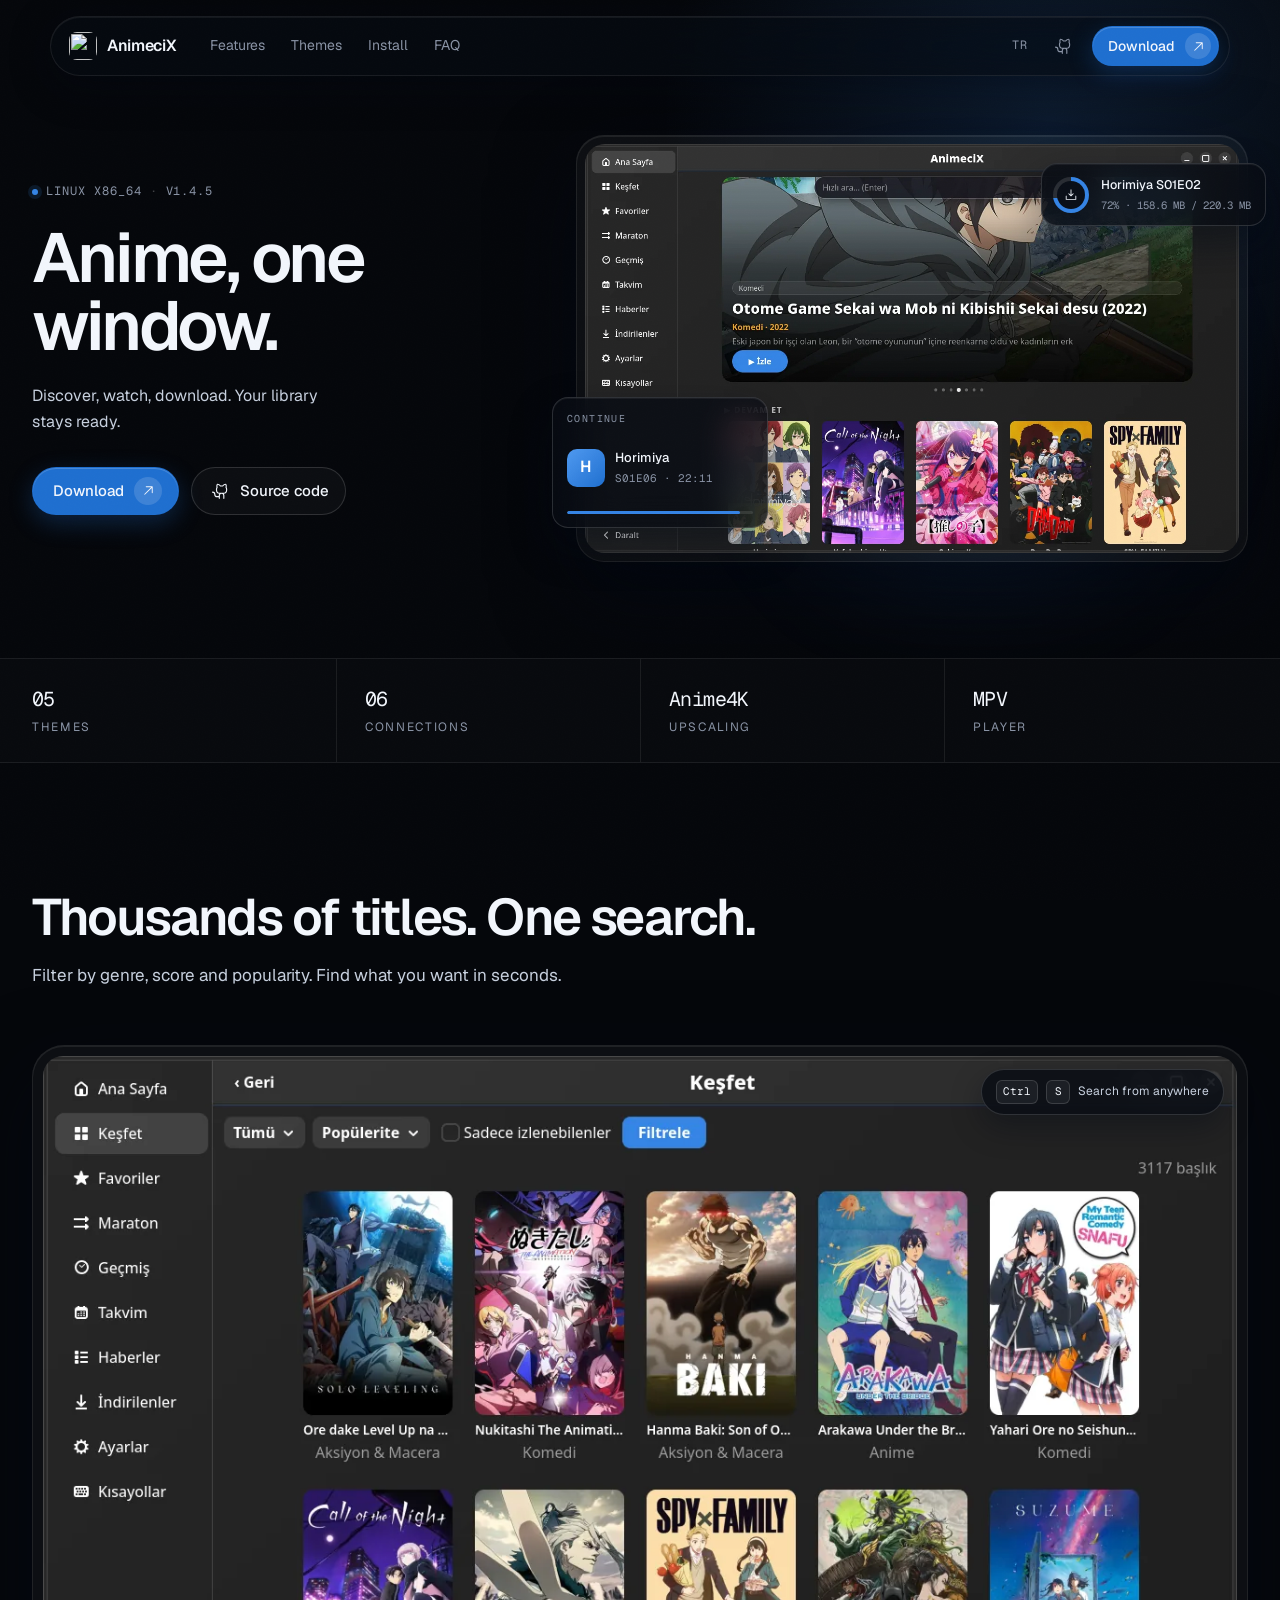
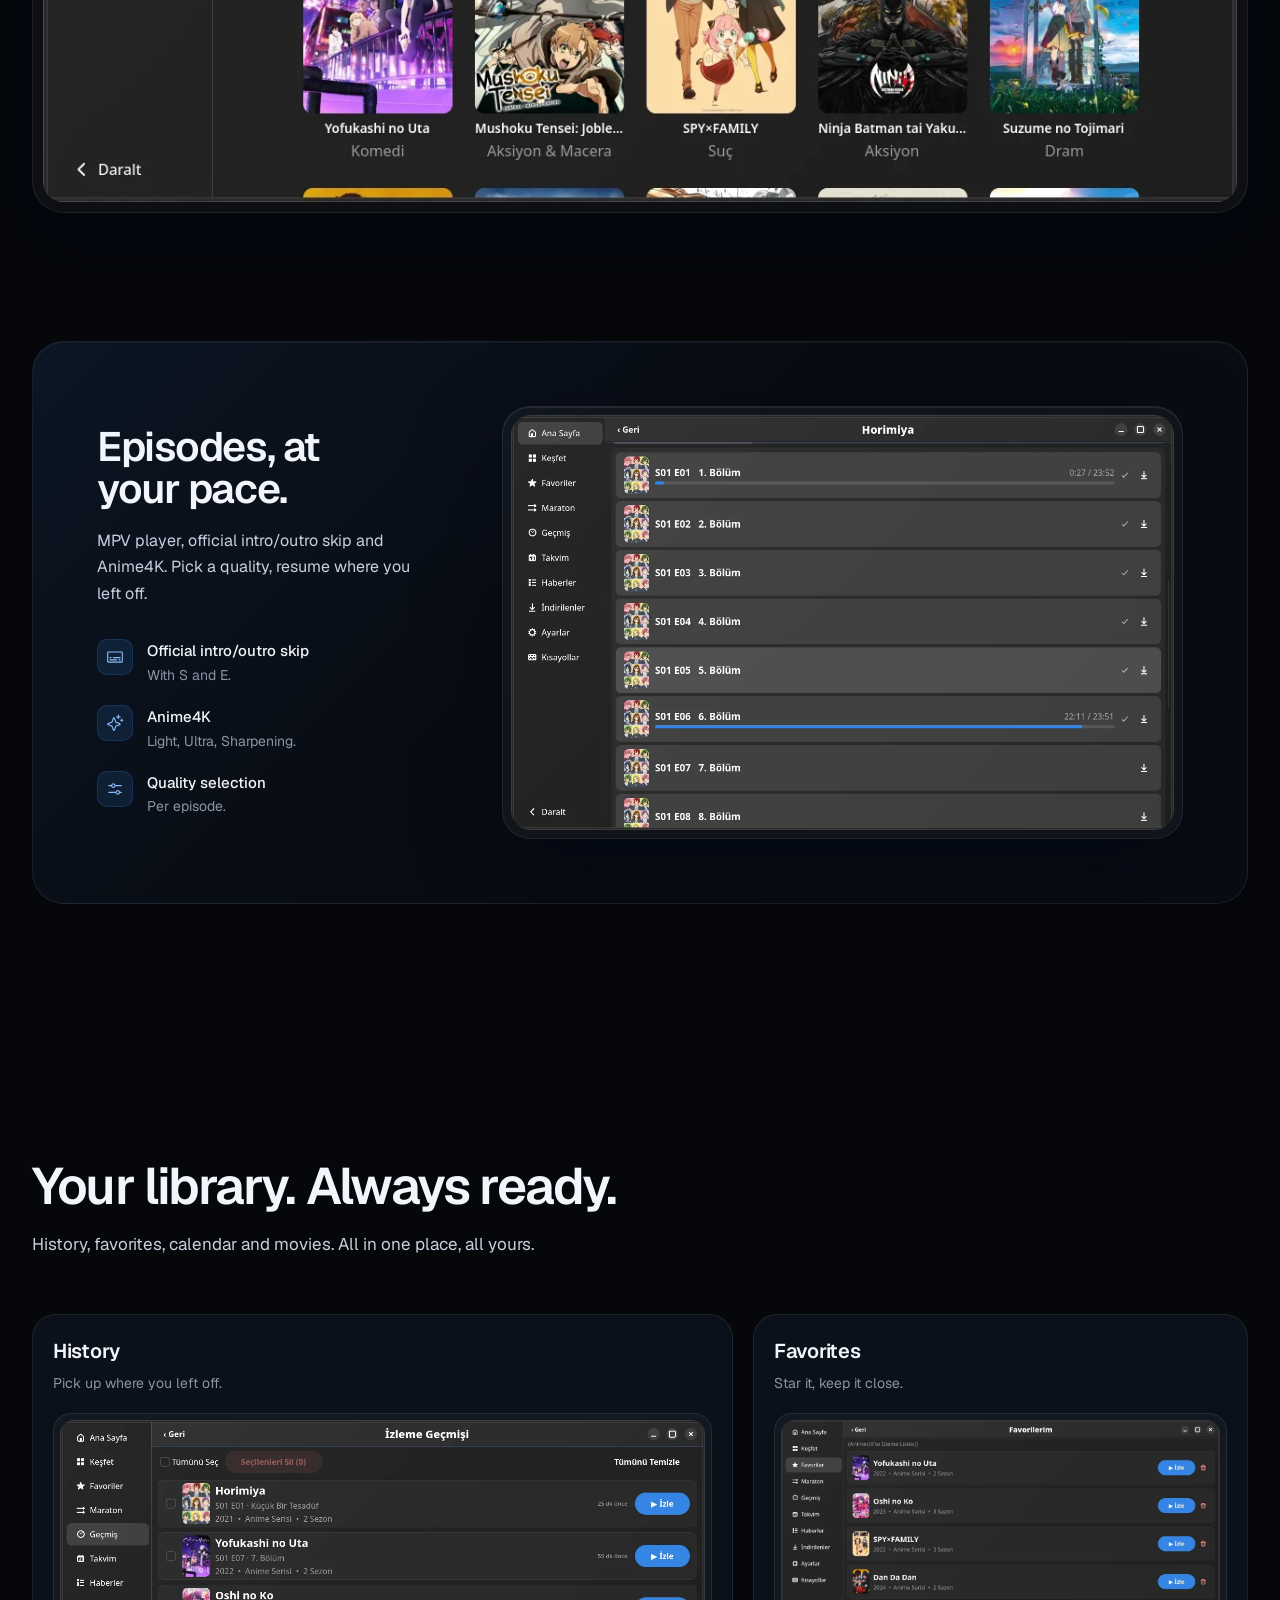
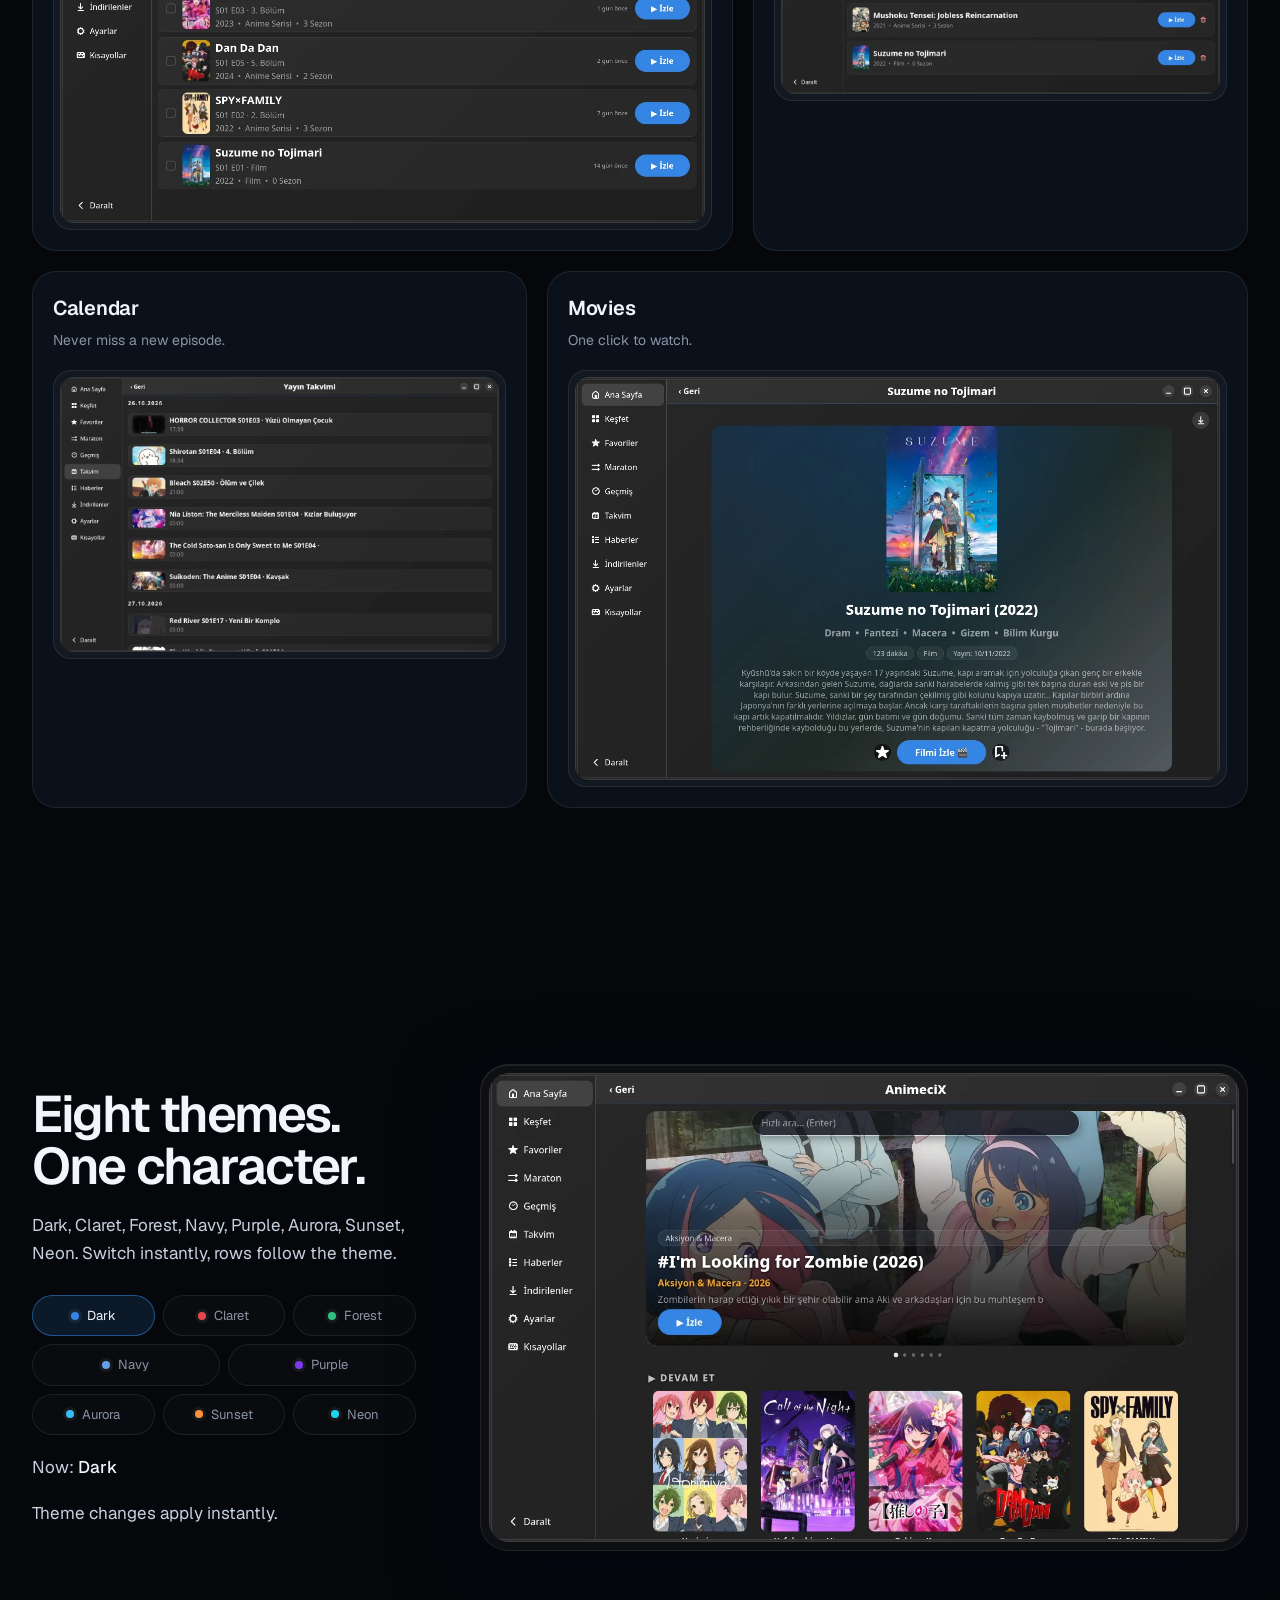
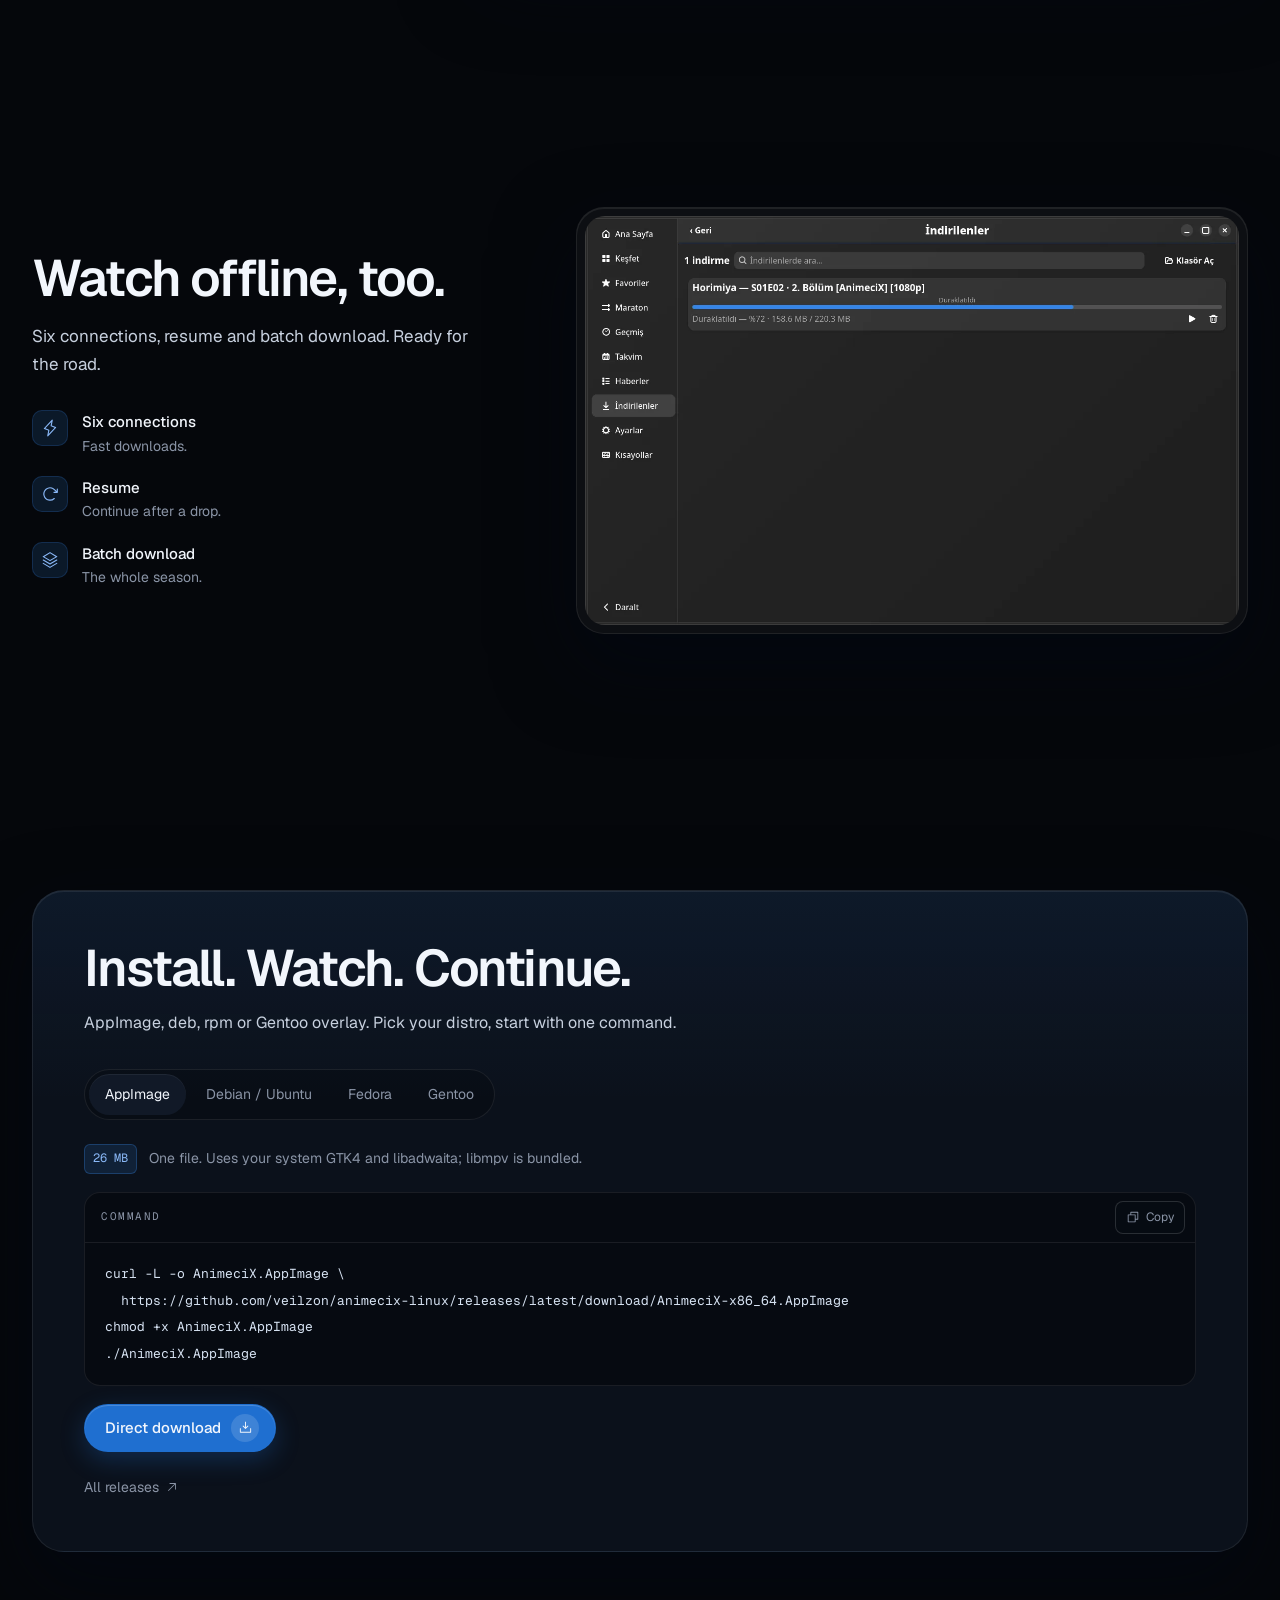
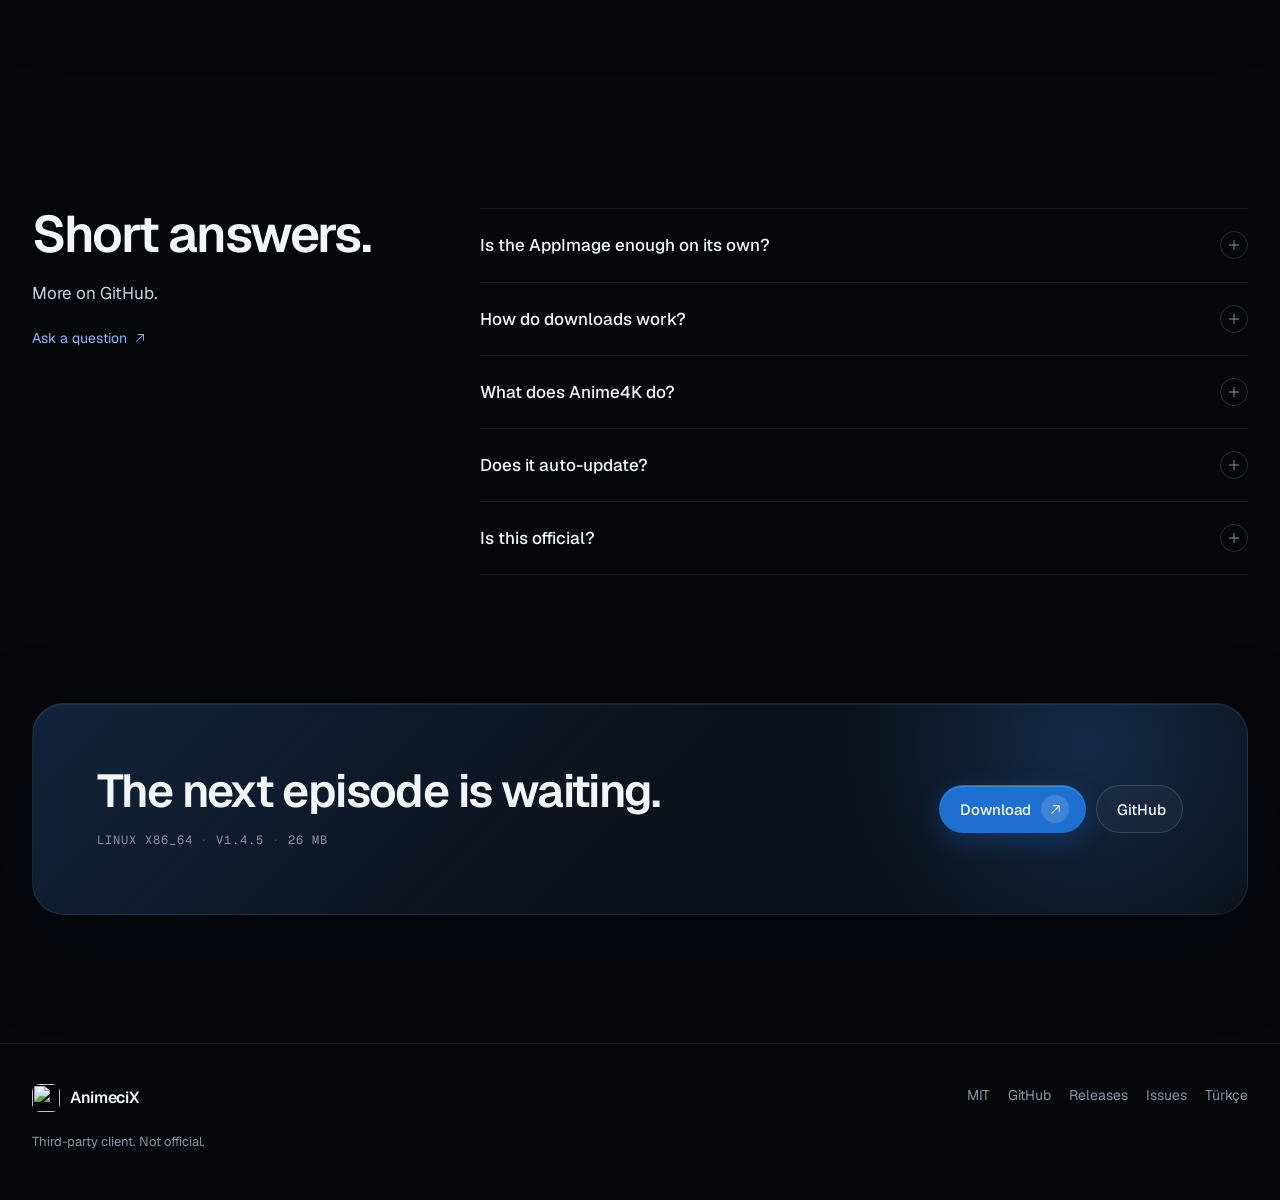
==== commit b3015eba: "docs: add Gentoo overlay install instructions" ====
--- a/docs/en.html
+++ b/docs/en.html
@@ -387,12 +387,13 @@
       <div class="install-panel">
         <div class="install-head">
           <h2 id="install-title">Install. Watch. Continue.</h2>
-          <p>AppImage, deb or rpm. Pick your distro, start with one command.</p>
+          <p>AppImage, deb, rpm or Gentoo overlay. Pick your distro, start with one command.</p>
         </div>
         <div class="tabs" role="tablist" aria-label="Install packages">
           <button class="tab" type="button" role="tab" id="tab-appimage" aria-selected="true" aria-controls="panel-appimage" tabindex="0">AppImage</button>
           <button class="tab" type="button" role="tab" id="tab-debian" aria-selected="false" aria-controls="panel-debian" tabindex="-1">Debian / Ubuntu</button>
           <button class="tab" type="button" role="tab" id="tab-fedora" aria-selected="false" aria-controls="panel-fedora" tabindex="-1">Fedora</button>
+          <button class="tab" type="button" role="tab" id="tab-gentoo" aria-selected="false" aria-controls="panel-gentoo" tabindex="-1">Gentoo</button>
         </div>
         <div class="tab-panel" role="tabpanel" id="panel-appimage" aria-labelledby="tab-appimage">
           <div class="install-meta">
@@ -464,6 +465,34 @@
             <a class="btn btn-primary" href="https://github.com/veilzon/animecix-linux/releases/download/v1.4.5/animecix-1.4.5-1.fc40.x86_64.rpm">
               <span>Direct download</span>
               <span class="btn-icon"><svg class="icon" aria-hidden="true"><use href="assets/icons.svg#download-simple"></use></svg></span>
+            </a>
+          </div>
+        </div>
+        <div class="tab-panel" role="tabpanel" id="panel-gentoo" aria-labelledby="tab-gentoo" hidden>
+          <div class="install-meta">
+            <span class="install-size">Source</span>
+            <span class="install-note">Portage overlay; built from source.</span>
+          </div>
+          <div class="code-block">
+            <div class="code-head">
+              <span class="code-label">Command</span>
+              <button class="copy-button" type="button" data-copy data-copied-label="Copied" data-failed-label="Copy failed">
+                <svg class="icon" aria-hidden="true"><use href="assets/icons.svg#copy"></use></svg>
+                <span>Copy</span>
+              </button>
+            </div>
+            <pre><code>sudo eselect repository add animecix git \
+  https://github.com/veilzon/animecix-gentoo.git
+sudo emaint sync -r animecix
+sudo mkdir -p /etc/portage/package.accept_keywords
+echo 'media-video/animecix ~amd64' | sudo tee \
+  /etc/portage/package.accept_keywords/animecix
+sudo emerge -av media-video/animecix</code></pre>
+          </div>
+          <div class="install-actions">
+            <a class="btn btn-primary" href="https://github.com/veilzon/animecix-gentoo">
+              <span>Overlay repository</span>
+              <span class="btn-icon"><svg class="icon" aria-hidden="true"><use href="assets/icons.svg#github-logo"></use></svg></span>
             </a>
           </div>
         </div>
